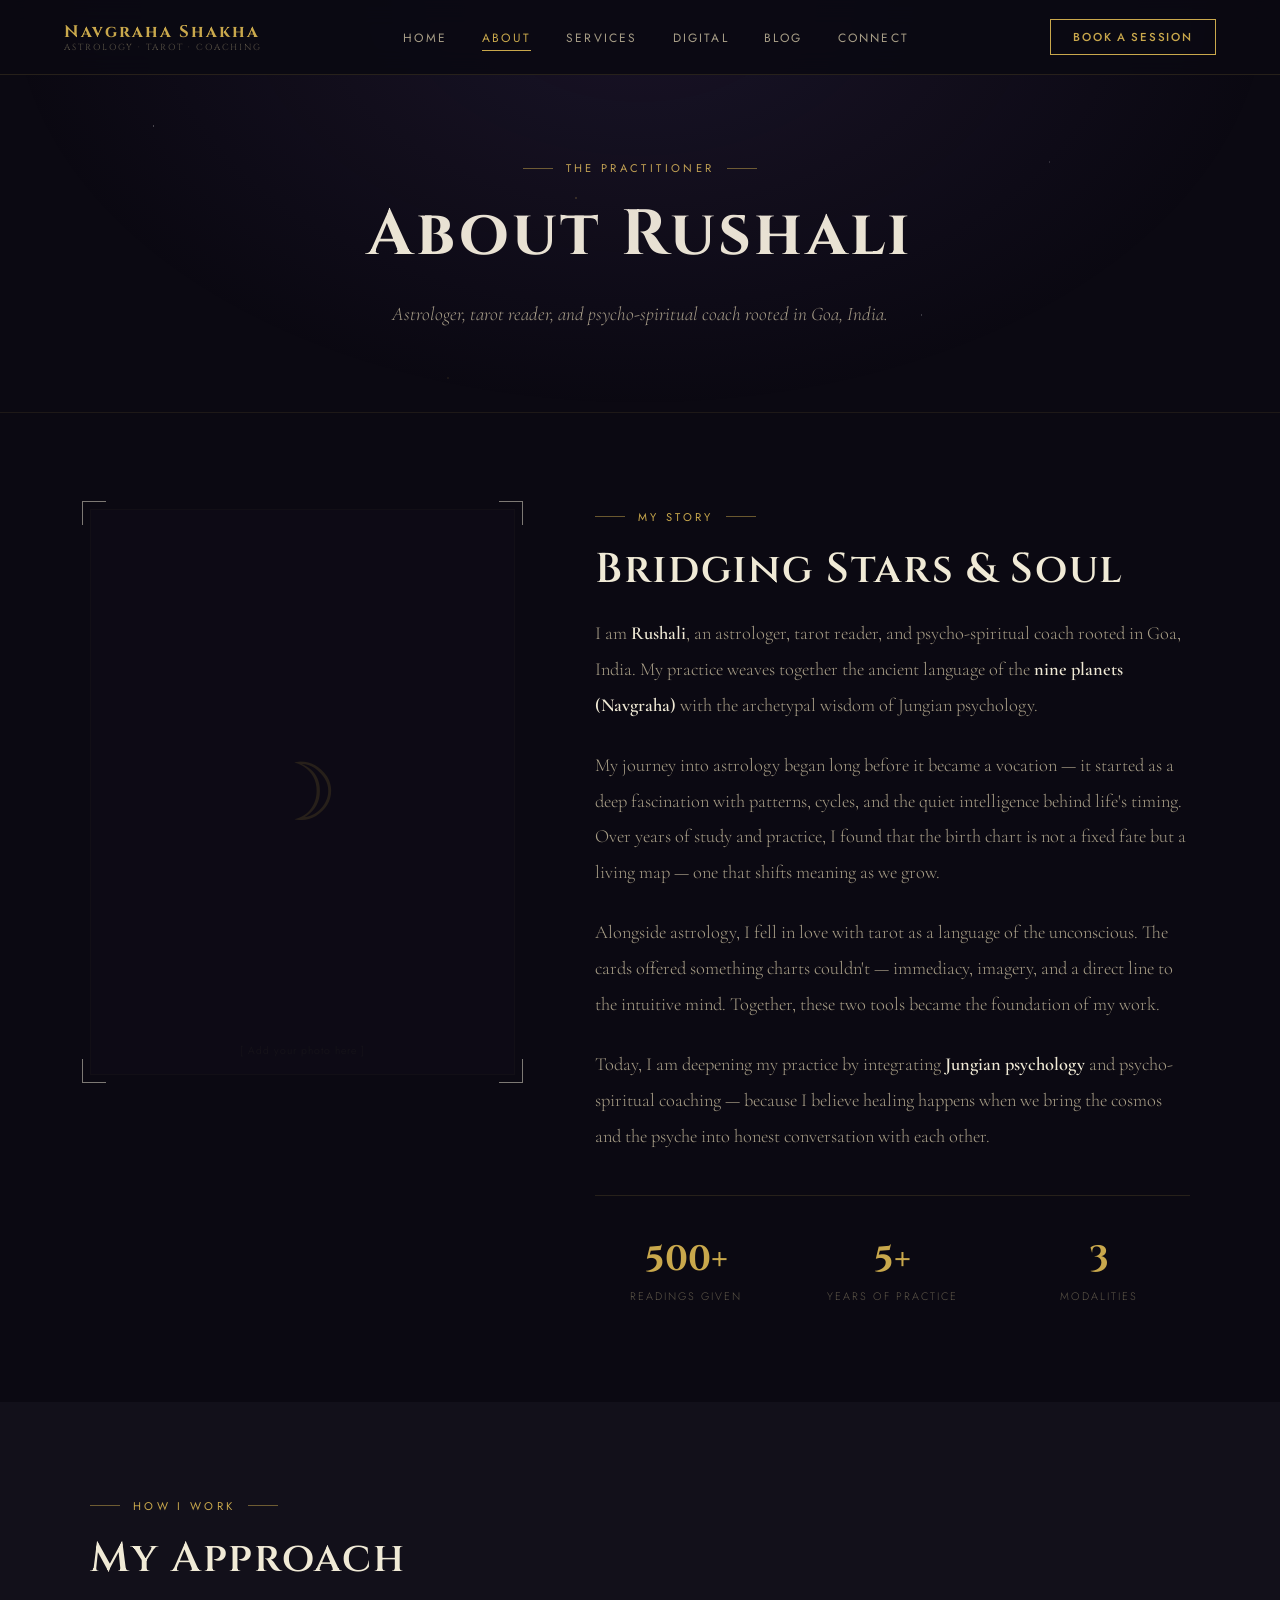
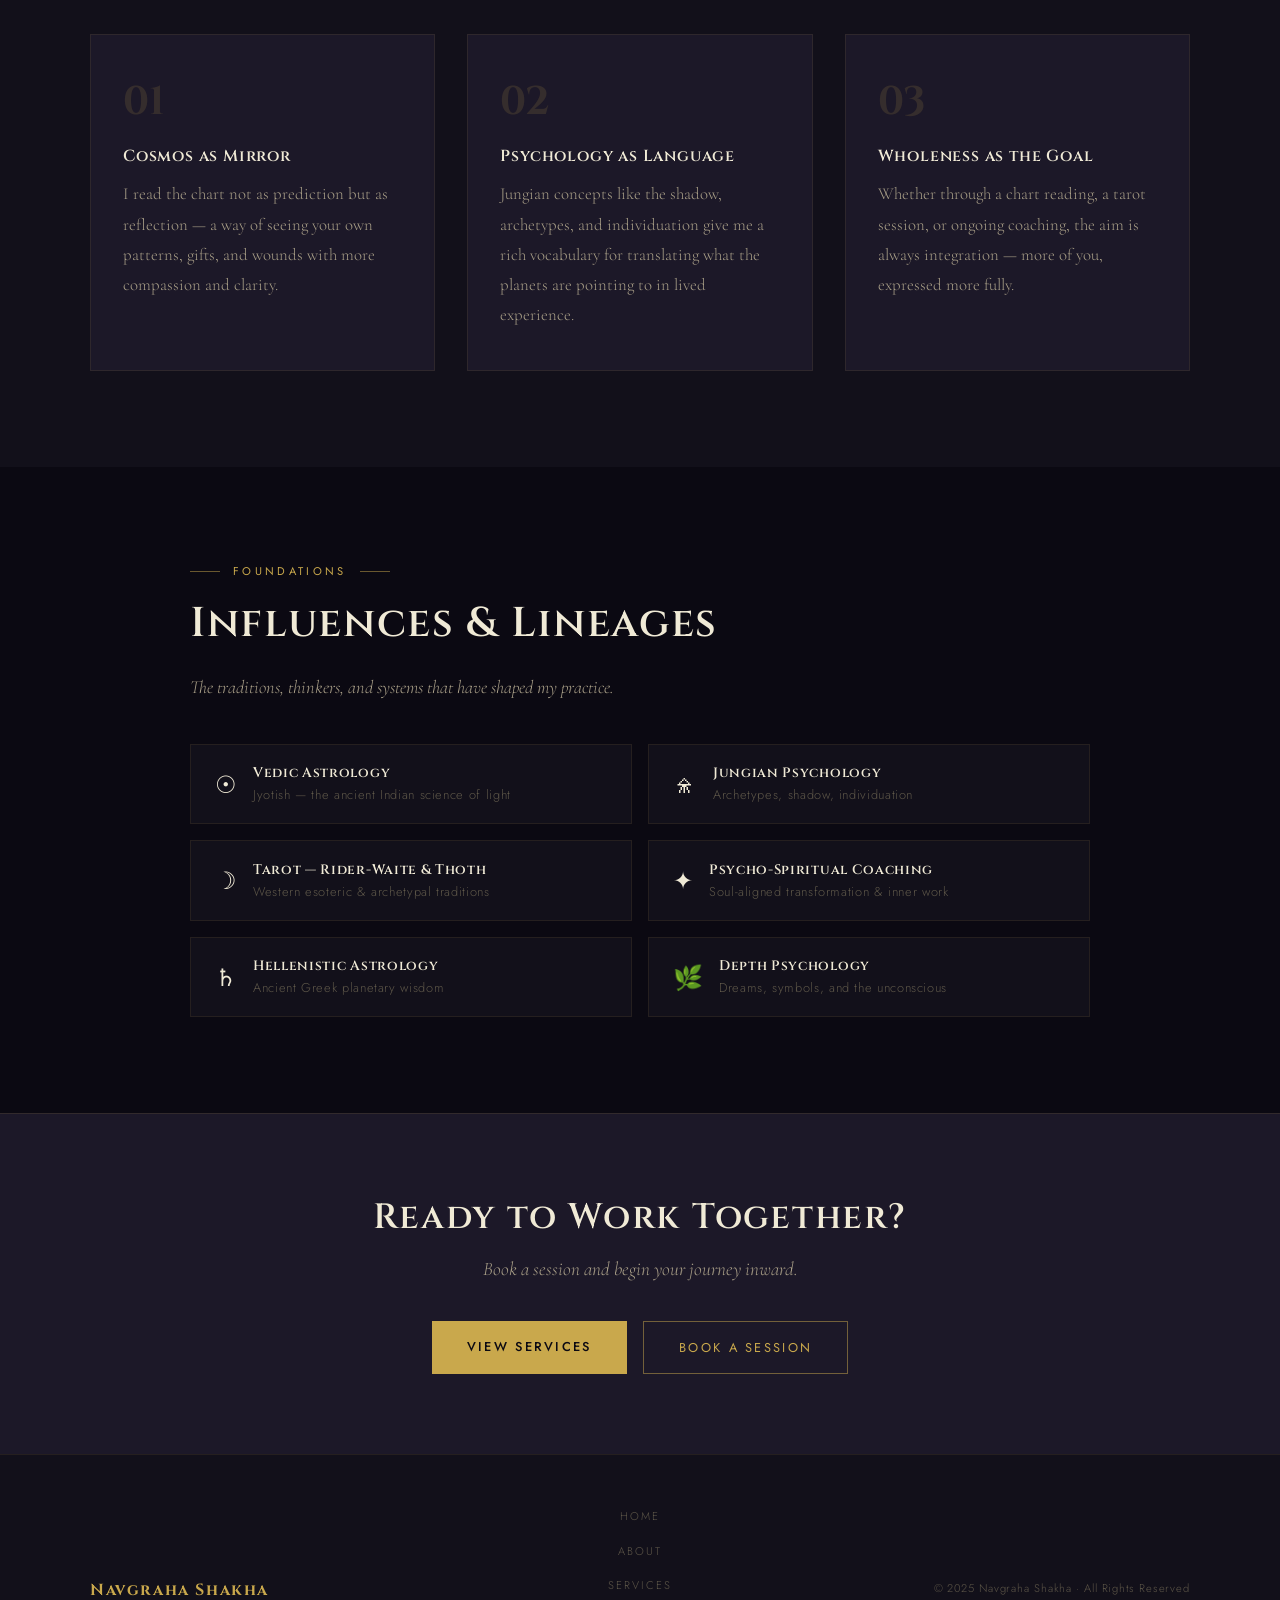
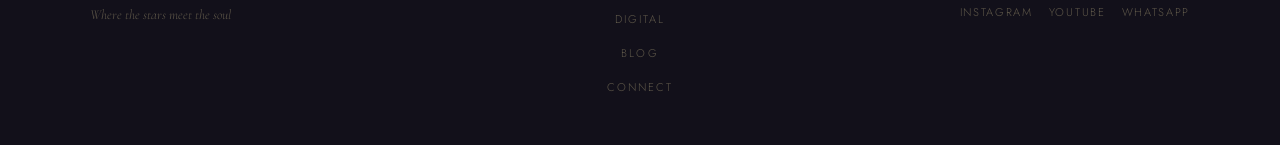
==== about.html @ 57480a90 "Add files via upload" ====
<!DOCTYPE html>
<html lang="en">
<head>
<meta charset="UTF-8">
<meta name="viewport" content="width=device-width, initial-scale=1.0">
<title>About Rushali — Navgraha Shakha</title>
<meta name="description" content="Meet Rushali, astrologer, tarot reader, and psycho-spiritual coach based in Goa, India.">
<link rel="stylesheet" href="style.css">
<style>
.about-grid {
  display: grid;
  grid-template-columns: 1fr 1.4fr;
  gap: 5rem;
  align-items: start;
  max-width: 1100px;
  margin: 0 auto;
}
.about-image-frame {
  position: relative;
  width: 100%;
  aspect-ratio: 3/4;
  background: var(--surface2);
  border: 1px solid rgba(201,168,76,0.2);
  display: flex;
  align-items: center;
  justify-content: center;
  font-size: 5rem;
  color: var(--gold);
  opacity: 0.15;
  overflow: hidden;
}
.about-image-corner {
  position: absolute;
  width: 24px; height: 24px;
  border-color: var(--gold);
  opacity: 0.5;
}
.about-image-corner.tl { top:-8px;left:-8px;border-top:1px solid;border-left:1px solid; }
.about-image-corner.tr { top:-8px;right:-8px;border-top:1px solid;border-right:1px solid; }
.about-image-corner.bl { bottom:-8px;left:-8px;border-bottom:1px solid;border-left:1px solid; }
.about-image-corner.br { bottom:-8px;right:-8px;border-bottom:1px solid;border-right:1px solid; }
.photo-note {
  position: absolute;
  bottom:1rem;left:0;right:0;text-align:center;
  font-size:0.65rem;color:var(--ink-faint);letter-spacing:0.1em;
  font-family:'Jost',sans-serif;
}
.about-text p {
  font-family: 'Cormorant Garamond', serif;
  font-size: 1.15rem;
  line-height: 1.95;
  color: var(--ink-dim);
  margin-bottom: 1.5rem;
}
.about-text p strong { color: var(--ink); font-weight: 600; }
.about-stats {
  display: grid;
  grid-template-columns: repeat(3, 1fr);
  gap: 1.5rem;
  margin-top: 2.5rem;
  padding-top: 2.5rem;
  border-top: 1px solid rgba(201,168,76,0.15);
}
.stat-item { text-align: center; }
.stat-num { font-family:'Cinzel',serif;font-size:2.2rem;font-weight:700;color:var(--gold);display:block; }
.stat-label { font-size:0.68rem;letter-spacing:0.18em;text-transform:uppercase;color:var(--ink-faint);margin-top:0.3rem; }

/* Approach section */
.approach-section { background: var(--surface); padding: 6rem 2rem; position:relative;z-index:1; }
.approach-grid {
  max-width: 1100px; margin: 0 auto;
  display: grid; grid-template-columns: repeat(3,1fr); gap: 2rem;
  margin-top: 3rem;
}
.approach-card {
  background: var(--surface2);
  border: 1px solid rgba(201,168,76,0.1);
  padding: 2.5rem 2rem;
  transition: border-color 0.3s;
}
.approach-card:hover { border-color: rgba(201,168,76,0.3); }
.approach-num {
  font-family:'Cinzel',serif;
  font-size:2.5rem;font-weight:700;
  color:rgba(201,168,76,0.15);
  margin-bottom:1rem;display:block;
}
.approach-card h3 {
  font-family:'Cinzel',serif;font-size:1rem;font-weight:600;
  letter-spacing:0.05em;color:var(--ink);margin-bottom:0.8rem;
}
.approach-card p {
  font-family:'Cormorant Garamond',serif;font-size:1.05rem;
  line-height:1.8;color:var(--ink-dim);
}

/* Influences */
.influences { padding: 6rem 2rem; position:relative;z-index:1; }
.influences-inner { max-width: 900px; margin: 0 auto; }
.influences-list {
  display: grid; grid-template-columns: 1fr 1fr; gap: 1rem; margin-top: 2.5rem;
}
.influence-item {
  display: flex; align-items: center; gap: 1rem;
  padding: 1.2rem 1.5rem;
  border: 1px solid rgba(201,168,76,0.1);
  background: var(--surface);
  transition: border-color 0.3s;
}
.influence-item:hover { border-color: rgba(201,168,76,0.3); }
.influence-item span:first-child { font-size: 1.5rem; }
.influence-item-text h4 { font-family:'Cinzel',serif;font-size:0.85rem;font-weight:600;letter-spacing:0.05em;color:var(--ink);margin-bottom:0.2rem; }
.influence-item-text p { font-size:0.8rem;color:var(--ink-faint);letter-spacing:0.05em; }

@media(max-width:900px){
  .about-grid{grid-template-columns:1fr;gap:3rem;}
  .approach-grid{grid-template-columns:1fr;}
  .influences-list{grid-template-columns:1fr;}
}
</style>
</head>
<body>
<script src="common.js"></script>
<script>document.write(getNav('About'));</script>

<div class="page-hero">
  <div class="page-eyebrow">The Practitioner</div>
  <h1 class="page-title">About Rushali</h1>
  <p class="page-subtitle">Astrologer, tarot reader, and psycho-spiritual coach rooted in Goa, India.</p>
</div>

<section style="background:var(--deep);padding:6rem 2rem;position:relative;z-index:1;">
  <div class="about-grid">
    <div style="position:relative;">
      <div class="about-image-frame">
        ☽
        <div class="photo-note">[ Add your photo here ]</div>
      </div>
      <div class="about-image-corner tl"></div>
      <div class="about-image-corner tr"></div>
      <div class="about-image-corner bl"></div>
      <div class="about-image-corner br"></div>
    </div>
    <div class="about-text fade-in">
      <div class="section-eyebrow">My Story</div>
      <h2 class="section-title">Bridging Stars &amp; Soul</h2>
      <p>
        I am <strong>Rushali</strong>, an astrologer, tarot reader, and psycho-spiritual coach rooted in Goa, India. My practice weaves together the ancient language of the <strong>nine planets (Navgraha)</strong> with the archetypal wisdom of Jungian psychology.
      </p>
      <p>
        My journey into astrology began long before it became a vocation — it started as a deep fascination with patterns, cycles, and the quiet intelligence behind life's timing. Over years of study and practice, I found that the birth chart is not a fixed fate but a living map — one that shifts meaning as we grow.
      </p>
      <p>
        Alongside astrology, I fell in love with tarot as a language of the unconscious. The cards offered something charts couldn't — immediacy, imagery, and a direct line to the intuitive mind. Together, these two tools became the foundation of my work.
      </p>
      <p>
        Today, I am deepening my practice by integrating <strong>Jungian psychology</strong> and psycho-spiritual coaching — because I believe healing happens when we bring the cosmos and the psyche into honest conversation with each other.
      </p>
      <div class="about-stats">
        <div class="stat-item">
          <span class="stat-num">500+</span>
          <span class="stat-label">Readings Given</span>
        </div>
        <div class="stat-item">
          <span class="stat-num">5+</span>
          <span class="stat-label">Years of Practice</span>
        </div>
        <div class="stat-item">
          <span class="stat-num">3</span>
          <span class="stat-label">Modalities</span>
        </div>
      </div>
    </div>
  </div>
</section>

<div class="approach-section">
  <div style="max-width:1100px;margin:0 auto;">
    <div class="section-eyebrow">How I Work</div>
    <h2 class="section-title">My Approach</h2>
  </div>
  <div class="approach-grid">
    <div class="approach-card fade-in">
      <span class="approach-num">01</span>
      <h3>Cosmos as Mirror</h3>
      <p>I read the chart not as prediction but as reflection — a way of seeing your own patterns, gifts, and wounds with more compassion and clarity.</p>
    </div>
    <div class="approach-card fade-in">
      <span class="approach-num">02</span>
      <h3>Psychology as Language</h3>
      <p>Jungian concepts like the shadow, archetypes, and individuation give me a rich vocabulary for translating what the planets are pointing to in lived experience.</p>
    </div>
    <div class="approach-card fade-in">
      <span class="approach-num">03</span>
      <h3>Wholeness as the Goal</h3>
      <p>Whether through a chart reading, a tarot session, or ongoing coaching, the aim is always integration — more of you, expressed more fully.</p>
    </div>
  </div>
</div>

<div class="influences">
  <div class="influences-inner">
    <div class="section-eyebrow">Foundations</div>
    <h2 class="section-title">Influences &amp; Lineages</h2>
    <p class="section-subtitle">The traditions, thinkers, and systems that have shaped my practice.</p>
    <div class="influences-list">
      <div class="influence-item fade-in">
        <span>☉</span>
        <div class="influence-item-text">
          <h4>Vedic Astrology</h4>
          <p>Jyotish — the ancient Indian science of light</p>
        </div>
      </div>
      <div class="influence-item fade-in">
        <span>🜎</span>
        <div class="influence-item-text">
          <h4>Jungian Psychology</h4>
          <p>Archetypes, shadow, individuation</p>
        </div>
      </div>
      <div class="influence-item fade-in">
        <span>☽</span>
        <div class="influence-item-text">
          <h4>Tarot — Rider-Waite &amp; Thoth</h4>
          <p>Western esoteric &amp; archetypal traditions</p>
        </div>
      </div>
      <div class="influence-item fade-in">
        <span>✦</span>
        <div class="influence-item-text">
          <h4>Psycho-Spiritual Coaching</h4>
          <p>Soul-aligned transformation &amp; inner work</p>
        </div>
      </div>
      <div class="influence-item fade-in">
        <span>♄</span>
        <div class="influence-item-text">
          <h4>Hellenistic Astrology</h4>
          <p>Ancient Greek planetary wisdom</p>
        </div>
      </div>
      <div class="influence-item fade-in">
        <span>🌿</span>
        <div class="influence-item-text">
          <h4>Depth Psychology</h4>
          <p>Dreams, symbols, and the unconscious</p>
        </div>
      </div>
    </div>
  </div>
</div>

<div style="background:var(--surface2);border-top:1px solid rgba(201,168,76,0.12);padding:5rem 2rem;text-align:center;position:relative;z-index:1;">
  <h2 style="font-family:'Cinzel',serif;font-size:clamp(1.4rem,3vw,2.2rem);font-weight:600;letter-spacing:0.05em;color:var(--ink);margin-bottom:1rem;">Ready to Work Together?</h2>
  <p style="font-family:'Cormorant Garamond',serif;font-size:1.2rem;font-style:italic;color:var(--ink-dim);margin-bottom:2.5rem;">Book a session and begin your journey inward.</p>
  <div style="display:flex;gap:1rem;justify-content:center;flex-wrap:wrap;">
    <a href="services.html" class="btn-primary">View Services</a>
    <a href="contact.html" class="btn-secondary">Book a Session</a>
  </div>
</div>

<script>document.write(getFooter());</script>
</body>
</html>
---- style.css ----
@import url('https://fonts.googleapis.com/css2?family=Cinzel:wght@400;600;700&family=Cormorant+Garamond:ital,wght@0,300;0,400;0,600;1,300;1,400&family=Jost:wght@300;400;500&display=swap');

:root {
  --gold: #C9A84C;
  --gold-light: #E8C97A;
  --gold-dim: #8A6B2E;
  --deep: #0B0912;
  --surface: #12101A;
  --surface2: #1C1828;
  --surface3: #251F35;
  --ink: #F0EAD6;
  --ink-dim: #A89E87;
  --ink-faint: #5E5749;
}

* { margin: 0; padding: 0; box-sizing: border-box; }
html { scroll-behavior: smooth; }

body {
  background: var(--deep);
  color: var(--ink);
  font-family: 'Jost', sans-serif;
  font-weight: 300;
  overflow-x: hidden;
  min-height: 100vh;
}

body::before {
  content: '';
  position: fixed;
  inset: 0;
  background-image:
    radial-gradient(1px 1px at 12% 14%, rgba(255,255,255,0.5) 0%, transparent 100%),
    radial-gradient(1.5px 1.5px at 45% 22%, rgba(201,168,76,0.4) 0%, transparent 100%),
    radial-gradient(1px 1px at 67% 5%, rgba(255,255,255,0.4) 0%, transparent 100%),
    radial-gradient(1px 1px at 82% 18%, rgba(255,255,255,0.3) 0%, transparent 100%),
    radial-gradient(1px 1px at 35% 42%, rgba(201,168,76,0.3) 0%, transparent 100%),
    radial-gradient(1px 1px at 72% 35%, rgba(255,255,255,0.4) 0%, transparent 100%),
    radial-gradient(1.5px 1.5px at 18% 61%, rgba(255,255,255,0.4) 0%, transparent 100%),
    radial-gradient(1px 1px at 54% 58%, rgba(201,168,76,0.3) 0%, transparent 100%),
    radial-gradient(1px 1px at 40% 82%, rgba(255,255,255,0.4) 0%, transparent 100%),
    radial-gradient(1px 1px at 91% 88%, rgba(255,255,255,0.4) 0%, transparent 100%);
  pointer-events: none;
  z-index: 0;
}

/* ── NAV ── */
nav {
  position: fixed;
  top: 0; left: 0; right: 0;
  z-index: 100;
  display: flex;
  align-items: center;
  justify-content: space-between;
  padding: 1.2rem 4rem;
  background: rgba(11,9,18,0.9);
  backdrop-filter: blur(12px);
  border-bottom: 1px solid rgba(201,168,76,0.15);
}
.nav-logo {
  font-family: 'Cinzel', serif;
  font-size: 1.05rem;
  font-weight: 700;
  letter-spacing: 0.12em;
  color: var(--gold);
  text-decoration: none;
  line-height: 1.2;
}
.nav-logo small {
  display: block;
  font-size: 0.55rem;
  font-weight: 400;
  letter-spacing: 0.22em;
  color: var(--ink-faint);
  text-transform: uppercase;
}
.nav-links {
  display: flex;
  gap: 2.2rem;
  list-style: none;
}
.nav-links a {
  font-size: 0.75rem;
  font-weight: 400;
  letter-spacing: 0.18em;
  text-transform: uppercase;
  color: var(--ink-dim);
  text-decoration: none;
  transition: color 0.3s;
  position: relative;
}
.nav-links a::after {
  content: '';
  position: absolute;
  bottom: -4px; left: 0; right: 0;
  height: 1px;
  background: var(--gold);
  transform: scaleX(0);
  transition: transform 0.3s;
}
.nav-links a:hover, .nav-links a.active { color: var(--gold); }
.nav-links a:hover::after, .nav-links a.active::after { transform: scaleX(1); }
.nav-cta {
  font-size: 0.72rem;
  font-weight: 500;
  letter-spacing: 0.15em;
  text-transform: uppercase;
  padding: 0.55rem 1.4rem;
  border: 1px solid var(--gold);
  color: var(--gold);
  text-decoration: none;
  transition: all 0.3s;
}
.nav-cta:hover { background: var(--gold); color: var(--deep); }

.hamburger { display: none; flex-direction: column; gap: 5px; cursor: pointer; background: none; border: none; padding: 4px; }
.hamburger span { width: 24px; height: 1px; background: var(--gold); display: block; }

/* Mobile nav */
.mobile-menu {
  display: none;
  position: fixed;
  top: 65px; left: 0; right: 0;
  background: rgba(11,9,18,0.97);
  border-bottom: 1px solid rgba(201,168,76,0.15);
  padding: 2rem;
  flex-direction: column;
  gap: 1.5rem;
  z-index: 99;
}
.mobile-menu.open { display: flex; }
.mobile-menu a {
  font-size: 0.8rem;
  letter-spacing: 0.2em;
  text-transform: uppercase;
  color: var(--ink-dim);
  text-decoration: none;
  transition: color 0.3s;
}
.mobile-menu a:hover { color: var(--gold); }

/* ── PAGE HERO (inner pages) ── */
.page-hero {
  position: relative;
  padding: 10rem 2rem 5rem;
  text-align: center;
  z-index: 1;
  border-bottom: 1px solid rgba(201,168,76,0.1);
}
.page-hero::before {
  content: '';
  position: absolute;
  inset: 0;
  background: radial-gradient(ellipse at center top, rgba(107,79,160,0.15) 0%, transparent 70%);
  pointer-events: none;
}
.page-eyebrow {
  font-size: 0.7rem;
  font-weight: 400;
  letter-spacing: 0.3em;
  text-transform: uppercase;
  color: var(--gold);
  margin-bottom: 1rem;
  display: flex;
  align-items: center;
  justify-content: center;
  gap: 0.8rem;
}
.page-eyebrow::before, .page-eyebrow::after {
  content: '';
  width: 30px; height: 1px;
  background: var(--gold);
  opacity: 0.5;
}
.page-title {
  font-family: 'Cinzel', serif;
  font-size: clamp(2rem, 5vw, 4rem);
  font-weight: 700;
  letter-spacing: 0.05em;
  color: var(--ink);
  margin-bottom: 1.2rem;
}
.page-subtitle {
  font-family: 'Cormorant Garamond', serif;
  font-size: 1.2rem;
  font-style: italic;
  color: var(--ink-dim);
  max-width: 560px;
  margin: 0 auto;
  line-height: 1.8;
}

/* ── SECTION BASE ── */
section { position: relative; z-index: 1; padding: 6rem 2rem; }
.section-inner { max-width: 1100px; margin: 0 auto; }
.section-eyebrow {
  font-size: 0.7rem;
  font-weight: 400;
  letter-spacing: 0.3em;
  text-transform: uppercase;
  color: var(--gold);
  margin-bottom: 1rem;
  display: flex;
  align-items: center;
  gap: 0.8rem;
}
.section-eyebrow::before, .section-eyebrow::after {
  content: '';
  width: 30px; height: 1px;
  background: var(--gold);
  opacity: 0.5;
}
.section-title {
  font-family: 'Cinzel', serif;
  font-size: clamp(1.6rem, 3.5vw, 2.6rem);
  font-weight: 600;
  letter-spacing: 0.04em;
  color: var(--ink);
  margin-bottom: 1.2rem;
}
.section-subtitle {
  font-family: 'Cormorant Garamond', serif;
  font-size: 1.15rem;
  font-style: italic;
  color: var(--ink-dim);
  line-height: 1.8;
  max-width: 600px;
}

/* ── BUTTONS ── */
.btn-primary {
  display: inline-block;
  font-family: 'Jost', sans-serif;
  font-size: 0.8rem;
  font-weight: 500;
  letter-spacing: 0.18em;
  text-transform: uppercase;
  padding: 1rem 2.2rem;
  background: var(--gold);
  color: var(--deep);
  text-decoration: none;
  transition: all 0.3s;
}
.btn-primary:hover { background: var(--gold-light); transform: translateY(-2px); }
.btn-secondary {
  display: inline-block;
  font-family: 'Jost', sans-serif;
  font-size: 0.8rem;
  font-weight: 400;
  letter-spacing: 0.18em;
  text-transform: uppercase;
  padding: 1rem 2.2rem;
  border: 1px solid rgba(201,168,76,0.5);
  color: var(--gold);
  text-decoration: none;
  transition: all 0.3s;
}
.btn-secondary:hover { border-color: var(--gold); background: rgba(201,168,76,0.08); }

/* ── GOLD SEPARATOR ── */
.gold-sep {
  display: flex;
  align-items: center;
  gap: 1rem;
  margin: 3rem 0;
  justify-content: center;
}
.gold-sep::before, .gold-sep::after {
  content: '';
  flex: 1;
  max-width: 200px;
  height: 1px;
  background: linear-gradient(90deg, transparent, rgba(201,168,76,0.4));
}
.gold-sep::after { background: linear-gradient(90deg, rgba(201,168,76,0.4), transparent); }
.gold-sep span { color: var(--gold); font-size: 0.75rem; letter-spacing: 0.4rem; }

/* ── FOOTER ── */
footer {
  background: var(--surface);
  border-top: 1px solid rgba(201,168,76,0.1);
  padding: 3rem 4rem;
  position: relative;
  z-index: 1;
}
.footer-inner {
  max-width: 1100px;
  margin: 0 auto;
  display: grid;
  grid-template-columns: 1fr auto 1fr;
  align-items: center;
  gap: 2rem;
}
.footer-logo-wrap { }
.footer-logo {
  font-family: 'Cinzel', serif;
  font-size: 1rem;
  font-weight: 700;
  letter-spacing: 0.1em;
  color: var(--gold);
  text-decoration: none;
}
.footer-tagline {
  font-family: 'Cormorant Garamond', serif;
  font-size: 0.85rem;
  font-style: italic;
  color: var(--ink-faint);
  margin-top: 0.3rem;
}
.footer-links {
  display: flex;
  flex-direction: column;
  gap: 0.7rem;
  list-style: none;
  align-items: center;
}
.footer-links a {
  font-size: 0.7rem;
  letter-spacing: 0.18em;
  text-transform: uppercase;
  color: var(--ink-faint);
  text-decoration: none;
  transition: color 0.3s;
}
.footer-links a:hover { color: var(--gold); }
.footer-right { text-align: right; }
.footer-copy {
  font-size: 0.7rem;
  letter-spacing: 0.08em;
  color: var(--ink-faint);
  margin-bottom: 0.5rem;
}
.footer-social {
  display: flex;
  gap: 1rem;
  justify-content: flex-end;
}
.footer-social a {
  font-size: 0.7rem;
  letter-spacing: 0.15em;
  text-transform: uppercase;
  color: var(--ink-faint);
  text-decoration: none;
  transition: color 0.3s;
}
.footer-social a:hover { color: var(--gold); }

/* ── FORM ELEMENTS ── */
.form-group { display: flex; flex-direction: column; gap: 0.5rem; }
.form-label {
  font-size: 0.68rem;
  font-weight: 400;
  letter-spacing: 0.22em;
  text-transform: uppercase;
  color: var(--gold-dim);
}
.form-input, .form-textarea, .form-select {
  background: var(--surface);
  border: 1px solid rgba(201,168,76,0.15);
  color: var(--ink);
  padding: 0.85rem 1.2rem;
  font-family: 'Jost', sans-serif;
  font-size: 0.9rem;
  font-weight: 300;
  outline: none;
  transition: border-color 0.3s;
  width: 100%;
  appearance: none;
}
.form-input:focus, .form-textarea:focus, .form-select:focus { border-color: rgba(201,168,76,0.5); }
.form-input::placeholder, .form-textarea::placeholder { color: var(--ink-faint); }
.form-textarea { resize: vertical; min-height: 130px; }
.form-select { cursor: pointer; }
.form-select option { background: var(--surface2); }
.form-submit {
  background: var(--gold);
  color: var(--deep);
  border: none;
  padding: 1rem 2.5rem;
  font-family: 'Jost', sans-serif;
  font-size: 0.8rem;
  font-weight: 500;
  letter-spacing: 0.2em;
  text-transform: uppercase;
  cursor: pointer;
  transition: all 0.3s;
}
.form-submit:hover { background: var(--gold-light); transform: translateY(-2px); }

/* ── CARDS ── */
.card {
  background: var(--surface);
  border: 1px solid rgba(201,168,76,0.1);
  transition: border-color 0.3s;
}
.card:hover { border-color: rgba(201,168,76,0.3); }

/* ── RESPONSIVE ── */
@media (max-width: 900px) {
  nav { padding: 1.2rem 1.5rem; }
  .nav-links, .nav-cta { display: none; }
  .hamburger { display: flex; }
  footer { padding: 3rem 1.5rem; }
  .footer-inner { grid-template-columns: 1fr; text-align: center; }
  .footer-right { text-align: center; }
  .footer-social { justify-content: center; }
}
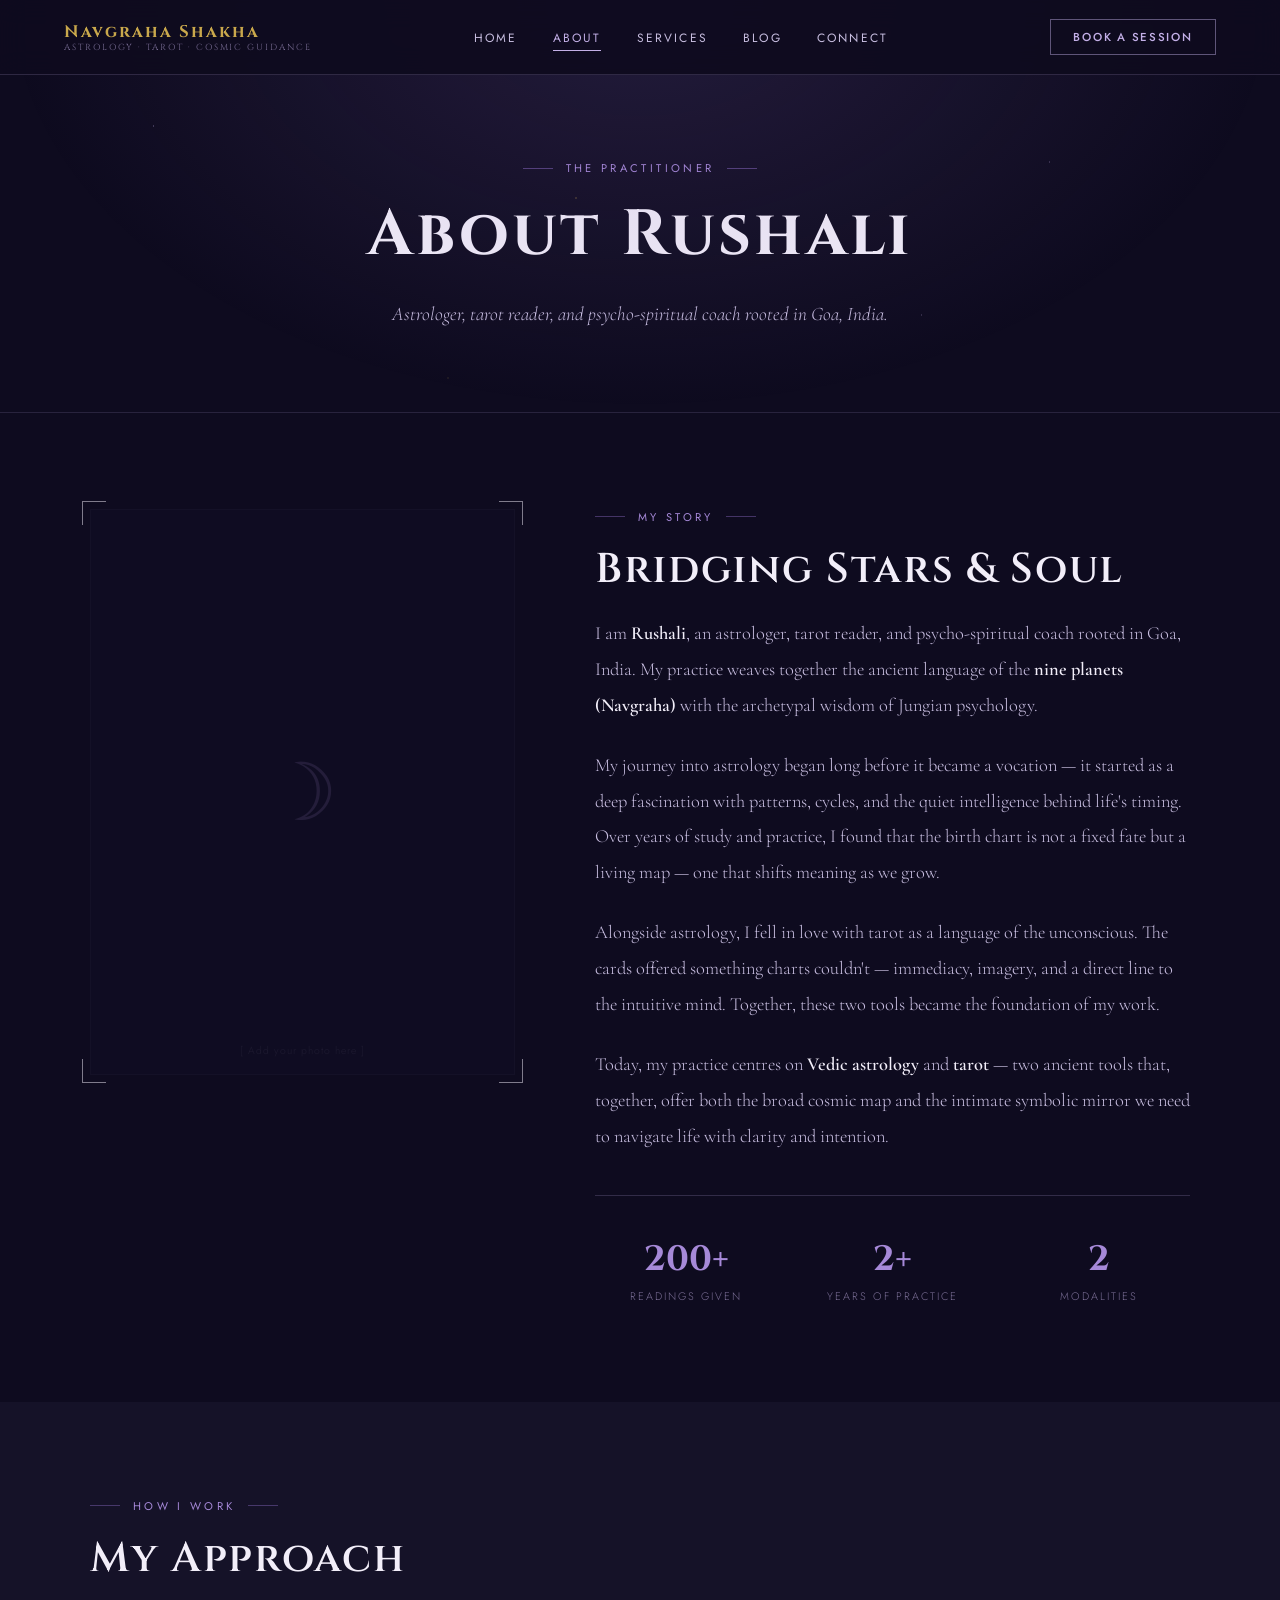
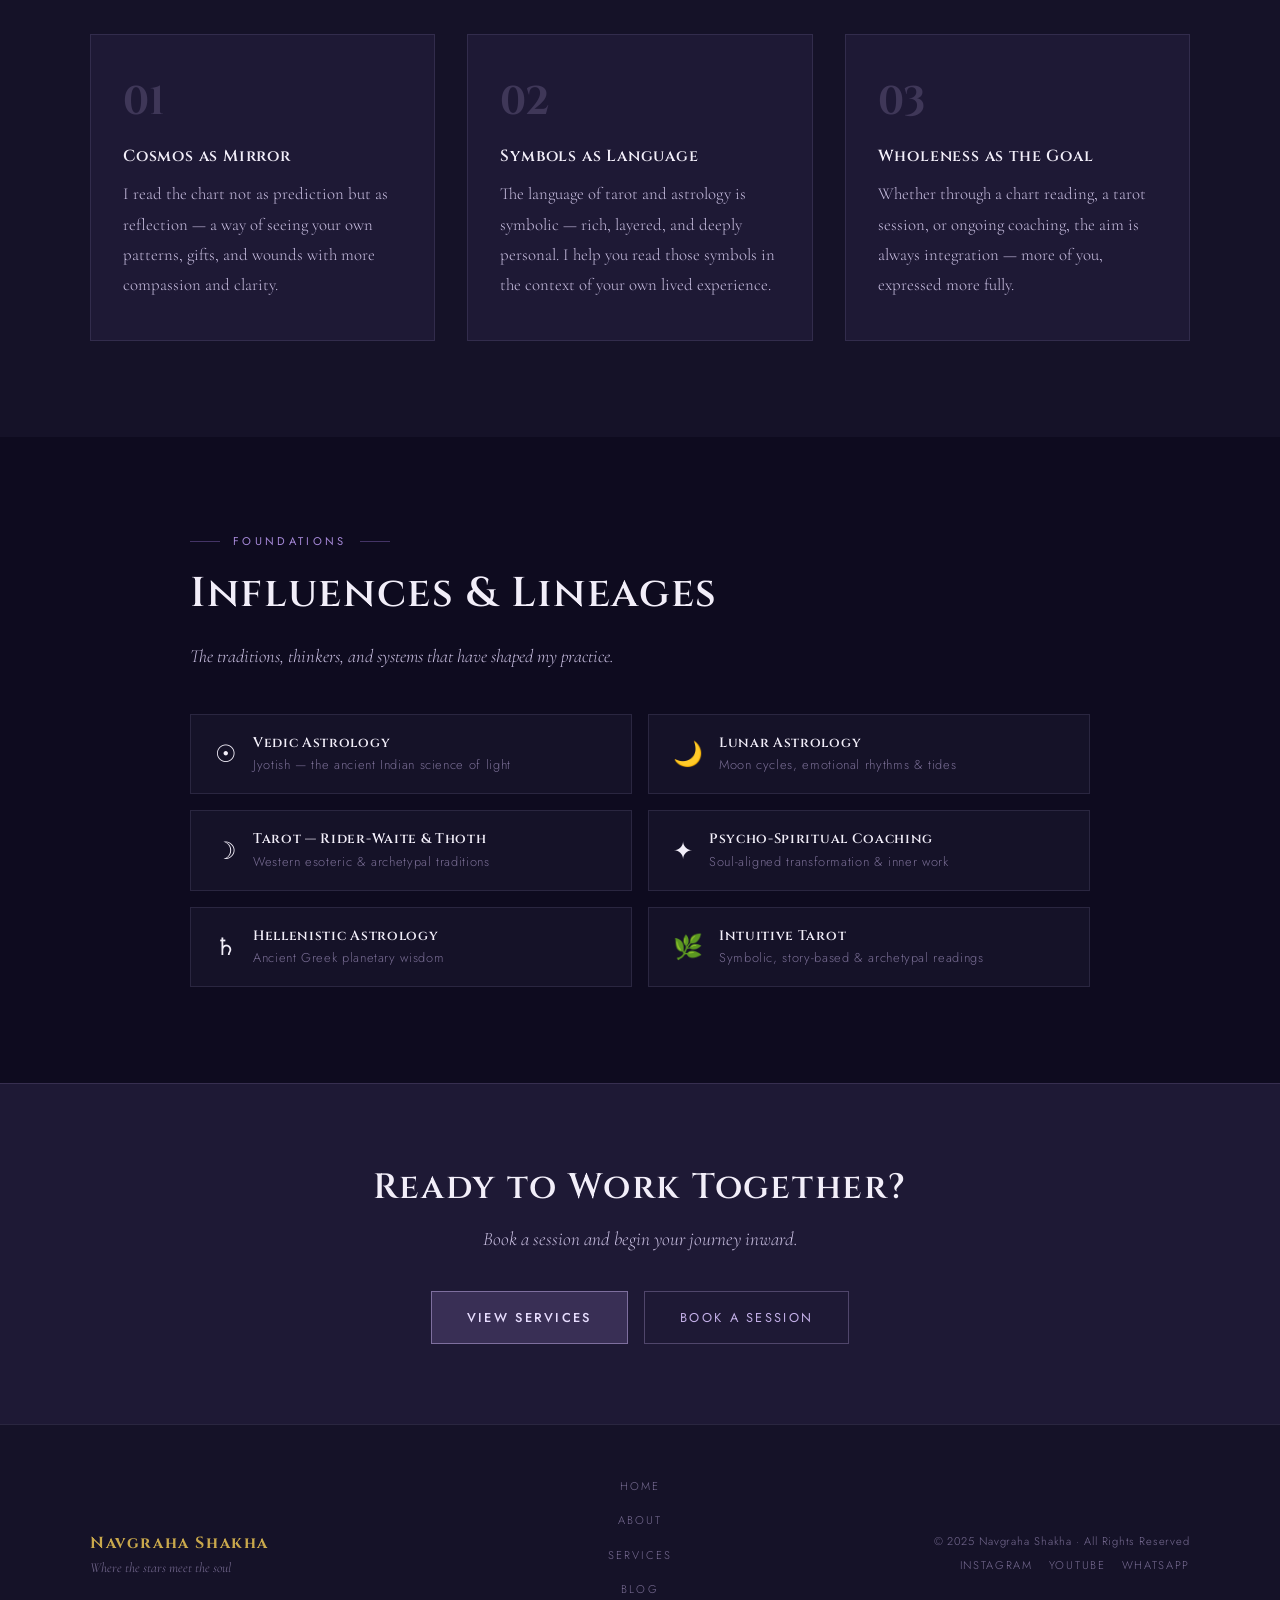
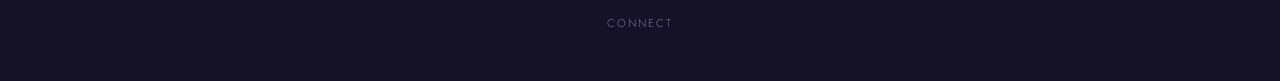
==== commit f6060bc5: "Add files via upload" ====
--- a/about.html
+++ b/about.html
@@ -20,19 +20,19 @@
   width: 100%;
   aspect-ratio: 3/4;
   background: var(--surface2);
-  border: 1px solid rgba(201,168,76,0.2);
+  border: 1px solid rgba(196,176,232,0.2);
   display: flex;
   align-items: center;
   justify-content: center;
   font-size: 5rem;
-  color: var(--gold);
+  color: var(--lavender-mid);
   opacity: 0.15;
   overflow: hidden;
 }
 .about-image-corner {
   position: absolute;
   width: 24px; height: 24px;
-  border-color: var(--gold);
+  border-color: var(--lavender-mid);
   opacity: 0.5;
 }
 .about-image-corner.tl { top:-8px;left:-8px;border-top:1px solid;border-left:1px solid; }
@@ -59,10 +59,10 @@
   gap: 1.5rem;
   margin-top: 2.5rem;
   padding-top: 2.5rem;
-  border-top: 1px solid rgba(201,168,76,0.15);
+  border-top: 1px solid rgba(196,176,232,0.2);
 }
 .stat-item { text-align: center; }
-.stat-num { font-family:'Cinzel',serif;font-size:2.2rem;font-weight:700;color:var(--gold);display:block; }
+.stat-num { font-family:'Cinzel',serif;font-size:2.2rem;font-weight:700;color:var(--lavender-mid);display:block; }
 .stat-label { font-size:0.68rem;letter-spacing:0.18em;text-transform:uppercase;color:var(--ink-faint);margin-top:0.3rem; }
 
 /* Approach section */
@@ -74,15 +74,15 @@
 }
 .approach-card {
   background: var(--surface2);
-  border: 1px solid rgba(201,168,76,0.1);
+  border: 1px solid rgba(196,176,232,0.12);
   padding: 2.5rem 2rem;
   transition: border-color 0.3s;
 }
-.approach-card:hover { border-color: rgba(201,168,76,0.3); }
+.approach-card:hover { border-color: rgba(196,176,232,0.35); }
 .approach-num {
   font-family:'Cinzel',serif;
   font-size:2.5rem;font-weight:700;
-  color:rgba(201,168,76,0.15);
+  color:rgba(196,176,232,0.2);
   margin-bottom:1rem;display:block;
 }
 .approach-card h3 {
@@ -103,11 +103,11 @@
 .influence-item {
   display: flex; align-items: center; gap: 1rem;
   padding: 1.2rem 1.5rem;
-  border: 1px solid rgba(201,168,76,0.1);
+  border: 1px solid rgba(196,176,232,0.12);
   background: var(--surface);
   transition: border-color 0.3s;
 }
-.influence-item:hover { border-color: rgba(201,168,76,0.3); }
+.influence-item:hover { border-color: rgba(196,176,232,0.35); }
 .influence-item span:first-child { font-size: 1.5rem; }
 .influence-item-text h4 { font-family:'Cinzel',serif;font-size:0.85rem;font-weight:600;letter-spacing:0.05em;color:var(--ink);margin-bottom:0.2rem; }
 .influence-item-text p { font-size:0.8rem;color:var(--ink-faint);letter-spacing:0.05em; }
@@ -154,19 +154,19 @@
         Alongside astrology, I fell in love with tarot as a language of the unconscious. The cards offered something charts couldn't — immediacy, imagery, and a direct line to the intuitive mind. Together, these two tools became the foundation of my work.
       </p>
       <p>
-        Today, I am deepening my practice by integrating <strong>Jungian psychology</strong> and psycho-spiritual coaching — because I believe healing happens when we bring the cosmos and the psyche into honest conversation with each other.
+        Today, my practice centres on <strong>Vedic astrology</strong> and <strong>tarot</strong> — two ancient tools that, together, offer both the broad cosmic map and the intimate symbolic mirror we need to navigate life with clarity and intention.
       </p>
       <div class="about-stats">
         <div class="stat-item">
-          <span class="stat-num">500+</span>
+          <span class="stat-num">200+</span>
           <span class="stat-label">Readings Given</span>
         </div>
         <div class="stat-item">
-          <span class="stat-num">5+</span>
+          <span class="stat-num">2+</span>
           <span class="stat-label">Years of Practice</span>
         </div>
         <div class="stat-item">
-          <span class="stat-num">3</span>
+          <span class="stat-num">2</span>
           <span class="stat-label">Modalities</span>
         </div>
       </div>
@@ -187,8 +187,8 @@
     </div>
     <div class="approach-card fade-in">
       <span class="approach-num">02</span>
-      <h3>Psychology as Language</h3>
-      <p>Jungian concepts like the shadow, archetypes, and individuation give me a rich vocabulary for translating what the planets are pointing to in lived experience.</p>
+      <h3>Symbols as Language</h3>
+      <p>The language of tarot and astrology is symbolic — rich, layered, and deeply personal. I help you read those symbols in the context of your own lived experience.</p>
     </div>
     <div class="approach-card fade-in">
       <span class="approach-num">03</span>
@@ -212,10 +212,10 @@
         </div>
       </div>
       <div class="influence-item fade-in">
-        <span>🜎</span>
-        <div class="influence-item-text">
-          <h4>Jungian Psychology</h4>
-          <p>Archetypes, shadow, individuation</p>
+        <span>🌙</span>
+        <div class="influence-item-text">
+          <h4>Lunar Astrology</h4>
+          <p>Moon cycles, emotional rhythms &amp; tides</p>
         </div>
       </div>
       <div class="influence-item fade-in">
@@ -242,15 +242,15 @@
       <div class="influence-item fade-in">
         <span>🌿</span>
         <div class="influence-item-text">
-          <h4>Depth Psychology</h4>
-          <p>Dreams, symbols, and the unconscious</p>
-        </div>
-      </div>
-    </div>
-  </div>
-</div>
-
-<div style="background:var(--surface2);border-top:1px solid rgba(201,168,76,0.12);padding:5rem 2rem;text-align:center;position:relative;z-index:1;">
+          <h4>Intuitive Tarot</h4>
+          <p>Symbolic, story-based &amp; archetypal readings</p>
+        </div>
+      </div>
+    </div>
+  </div>
+</div>
+
+<div style="background:var(--surface2);border-top:1px solid rgba(196,176,232,0.15);padding:5rem 2rem;text-align:center;position:relative;z-index:1;">
   <h2 style="font-family:'Cinzel',serif;font-size:clamp(1.4rem,3vw,2.2rem);font-weight:600;letter-spacing:0.05em;color:var(--ink);margin-bottom:1rem;">Ready to Work Together?</h2>
   <p style="font-family:'Cormorant Garamond',serif;font-size:1.2rem;font-style:italic;color:var(--ink-dim);margin-bottom:2.5rem;">Book a session and begin your journey inward.</p>
   <div style="display:flex;gap:1rem;justify-content:center;flex-wrap:wrap;">
--- a/style.css
+++ b/style.css
@@ -3,14 +3,19 @@
 :root {
   --gold: #C9A84C;
   --gold-light: #E8C97A;
-  --gold-dim: #8A6B2E;
-  --deep: #0B0912;
-  --surface: #12101A;
-  --surface2: #1C1828;
-  --surface3: #251F35;
-  --ink: #F0EAD6;
-  --ink-dim: #A89E87;
-  --ink-faint: #5E5749;
+  --gold-dim: #9A7A35;
+  --deep: #0E0B1F;
+  --surface: #151228;
+  --surface2: #1E1935;
+  --surface3: #282042;
+  --lavender: #C4B0E8;
+  --lavender-mid: #A689D8;
+  --lavender-soft: #E8DEFF;
+  --lavender-dim: #7A5EAD;
+  --lavender-faint: #3D2F6B;
+  --ink: #F2EEF9;
+  --ink-dim: #C8BEE0;
+  --ink-faint: #7A6E95;
 }
 
 * { margin: 0; padding: 0; box-sizing: border-box; }
@@ -30,16 +35,18 @@
   position: fixed;
   inset: 0;
   background-image:
-    radial-gradient(1px 1px at 12% 14%, rgba(255,255,255,0.5) 0%, transparent 100%),
+    radial-gradient(1px 1px at 12% 14%, rgba(196,176,232,0.55) 0%, transparent 100%),
     radial-gradient(1.5px 1.5px at 45% 22%, rgba(201,168,76,0.4) 0%, transparent 100%),
-    radial-gradient(1px 1px at 67% 5%, rgba(255,255,255,0.4) 0%, transparent 100%),
-    radial-gradient(1px 1px at 82% 18%, rgba(255,255,255,0.3) 0%, transparent 100%),
+    radial-gradient(1px 1px at 67% 5%, rgba(232,222,255,0.4) 0%, transparent 100%),
+    radial-gradient(1px 1px at 82% 18%, rgba(196,176,232,0.45) 0%, transparent 100%),
     radial-gradient(1px 1px at 35% 42%, rgba(201,168,76,0.3) 0%, transparent 100%),
-    radial-gradient(1px 1px at 72% 35%, rgba(255,255,255,0.4) 0%, transparent 100%),
-    radial-gradient(1.5px 1.5px at 18% 61%, rgba(255,255,255,0.4) 0%, transparent 100%),
-    radial-gradient(1px 1px at 54% 58%, rgba(201,168,76,0.3) 0%, transparent 100%),
-    radial-gradient(1px 1px at 40% 82%, rgba(255,255,255,0.4) 0%, transparent 100%),
-    radial-gradient(1px 1px at 91% 88%, rgba(255,255,255,0.4) 0%, transparent 100%);
+    radial-gradient(1px 1px at 72% 35%, rgba(196,176,232,0.4) 0%, transparent 100%),
+    radial-gradient(1.5px 1.5px at 18% 61%, rgba(232,222,255,0.35) 0%, transparent 100%),
+    radial-gradient(1px 1px at 54% 58%, rgba(201,168,76,0.25) 0%, transparent 100%),
+    radial-gradient(1px 1px at 40% 82%, rgba(196,176,232,0.45) 0%, transparent 100%),
+    radial-gradient(1px 1px at 91% 88%, rgba(232,222,255,0.3) 0%, transparent 100%),
+    radial-gradient(1px 1px at 25% 90%, rgba(201,168,76,0.3) 0%, transparent 100%),
+    radial-gradient(1px 1px at 78% 72%, rgba(196,176,232,0.4) 0%, transparent 100%);
   pointer-events: none;
   z-index: 0;
 }
@@ -53,9 +60,9 @@
   align-items: center;
   justify-content: space-between;
   padding: 1.2rem 4rem;
-  background: rgba(11,9,18,0.9);
-  backdrop-filter: blur(12px);
-  border-bottom: 1px solid rgba(201,168,76,0.15);
+  background: rgba(14,11,31,0.93);
+  backdrop-filter: blur(14px);
+  border-bottom: 1px solid rgba(196,176,232,0.18);
 }
 .nav-logo {
   font-family: 'Cinzel', serif;
@@ -74,11 +81,7 @@
   color: var(--ink-faint);
   text-transform: uppercase;
 }
-.nav-links {
-  display: flex;
-  gap: 2.2rem;
-  list-style: none;
-}
+.nav-links { display: flex; gap: 2.2rem; list-style: none; }
 .nav-links a {
   font-size: 0.75rem;
   font-weight: 400;
@@ -94,11 +97,11 @@
   position: absolute;
   bottom: -4px; left: 0; right: 0;
   height: 1px;
-  background: var(--gold);
+  background: var(--lavender);
   transform: scaleX(0);
   transition: transform 0.3s;
 }
-.nav-links a:hover, .nav-links a.active { color: var(--gold); }
+.nav-links a:hover, .nav-links a.active { color: var(--lavender); }
 .nav-links a:hover::after, .nav-links a.active::after { transform: scaleX(1); }
 .nav-cta {
   font-size: 0.72rem;
@@ -106,23 +109,22 @@
   letter-spacing: 0.15em;
   text-transform: uppercase;
   padding: 0.55rem 1.4rem;
-  border: 1px solid var(--gold);
-  color: var(--gold);
+  border: 1px solid rgba(196,176,232,0.45);
+  color: var(--lavender);
   text-decoration: none;
   transition: all 0.3s;
 }
-.nav-cta:hover { background: var(--gold); color: var(--deep); }
+.nav-cta:hover { background: rgba(196,176,232,0.15); border-color: var(--lavender); }
 
 .hamburger { display: none; flex-direction: column; gap: 5px; cursor: pointer; background: none; border: none; padding: 4px; }
-.hamburger span { width: 24px; height: 1px; background: var(--gold); display: block; }
-
-/* Mobile nav */
+.hamburger span { width: 24px; height: 1px; background: var(--lavender); display: block; }
+
 .mobile-menu {
   display: none;
   position: fixed;
   top: 65px; left: 0; right: 0;
-  background: rgba(11,9,18,0.97);
-  border-bottom: 1px solid rgba(201,168,76,0.15);
+  background: rgba(14,11,31,0.97);
+  border-bottom: 1px solid rgba(196,176,232,0.18);
   padding: 2rem;
   flex-direction: column;
   gap: 1.5rem;
@@ -130,270 +132,165 @@
 }
 .mobile-menu.open { display: flex; }
 .mobile-menu a {
-  font-size: 0.8rem;
-  letter-spacing: 0.2em;
-  text-transform: uppercase;
-  color: var(--ink-dim);
-  text-decoration: none;
-  transition: color 0.3s;
-}
-.mobile-menu a:hover { color: var(--gold); }
-
-/* ── PAGE HERO (inner pages) ── */
+  font-size: 0.8rem; letter-spacing: 0.2em; text-transform: uppercase;
+  color: var(--ink-dim); text-decoration: none; transition: color 0.3s;
+}
+.mobile-menu a:hover { color: var(--lavender); }
+
+/* ── PAGE HERO ── */
 .page-hero {
   position: relative;
   padding: 10rem 2rem 5rem;
   text-align: center;
   z-index: 1;
-  border-bottom: 1px solid rgba(201,168,76,0.1);
+  border-bottom: 1px solid rgba(196,176,232,0.15);
 }
 .page-hero::before {
   content: '';
-  position: absolute;
-  inset: 0;
-  background: radial-gradient(ellipse at center top, rgba(107,79,160,0.15) 0%, transparent 70%);
+  position: absolute; inset: 0;
+  background: radial-gradient(ellipse at center top, rgba(122,94,173,0.2) 0%, transparent 70%);
   pointer-events: none;
 }
 .page-eyebrow {
-  font-size: 0.7rem;
-  font-weight: 400;
-  letter-spacing: 0.3em;
-  text-transform: uppercase;
-  color: var(--gold);
-  margin-bottom: 1rem;
-  display: flex;
-  align-items: center;
-  justify-content: center;
-  gap: 0.8rem;
+  font-size: 0.7rem; font-weight: 400; letter-spacing: 0.3em;
+  text-transform: uppercase; color: var(--lavender-mid);
+  margin-bottom: 1rem; display: flex; align-items: center;
+  justify-content: center; gap: 0.8rem;
 }
 .page-eyebrow::before, .page-eyebrow::after {
-  content: '';
-  width: 30px; height: 1px;
-  background: var(--gold);
-  opacity: 0.5;
+  content: ''; width: 30px; height: 1px;
+  background: var(--lavender-dim); opacity: 0.6;
 }
 .page-title {
   font-family: 'Cinzel', serif;
   font-size: clamp(2rem, 5vw, 4rem);
-  font-weight: 700;
-  letter-spacing: 0.05em;
-  color: var(--ink);
-  margin-bottom: 1.2rem;
+  font-weight: 700; letter-spacing: 0.05em;
+  color: var(--ink); margin-bottom: 1.2rem;
 }
 .page-subtitle {
   font-family: 'Cormorant Garamond', serif;
-  font-size: 1.2rem;
-  font-style: italic;
-  color: var(--ink-dim);
-  max-width: 560px;
-  margin: 0 auto;
-  line-height: 1.8;
+  font-size: 1.2rem; font-style: italic;
+  color: var(--ink-dim); max-width: 560px;
+  margin: 0 auto; line-height: 1.8;
 }
 
 /* ── SECTION BASE ── */
 section { position: relative; z-index: 1; padding: 6rem 2rem; }
 .section-inner { max-width: 1100px; margin: 0 auto; }
 .section-eyebrow {
-  font-size: 0.7rem;
-  font-weight: 400;
-  letter-spacing: 0.3em;
-  text-transform: uppercase;
-  color: var(--gold);
-  margin-bottom: 1rem;
-  display: flex;
-  align-items: center;
-  gap: 0.8rem;
+  font-size: 0.7rem; font-weight: 400; letter-spacing: 0.3em;
+  text-transform: uppercase; color: var(--lavender-mid);
+  margin-bottom: 1rem; display: flex; align-items: center; gap: 0.8rem;
 }
 .section-eyebrow::before, .section-eyebrow::after {
-  content: '';
-  width: 30px; height: 1px;
-  background: var(--gold);
-  opacity: 0.5;
+  content: ''; width: 30px; height: 1px;
+  background: var(--lavender-dim); opacity: 0.5;
 }
 .section-title {
   font-family: 'Cinzel', serif;
   font-size: clamp(1.6rem, 3.5vw, 2.6rem);
-  font-weight: 600;
-  letter-spacing: 0.04em;
-  color: var(--ink);
-  margin-bottom: 1.2rem;
+  font-weight: 600; letter-spacing: 0.04em;
+  color: var(--ink); margin-bottom: 1.2rem;
 }
 .section-subtitle {
   font-family: 'Cormorant Garamond', serif;
-  font-size: 1.15rem;
-  font-style: italic;
-  color: var(--ink-dim);
-  line-height: 1.8;
-  max-width: 600px;
+  font-size: 1.15rem; font-style: italic;
+  color: var(--ink-dim); line-height: 1.8; max-width: 600px;
 }
 
 /* ── BUTTONS ── */
 .btn-primary {
-  display: inline-block;
-  font-family: 'Jost', sans-serif;
-  font-size: 0.8rem;
-  font-weight: 500;
-  letter-spacing: 0.18em;
-  text-transform: uppercase;
-  padding: 1rem 2.2rem;
-  background: var(--gold);
-  color: var(--deep);
-  text-decoration: none;
-  transition: all 0.3s;
-}
-.btn-primary:hover { background: var(--gold-light); transform: translateY(-2px); }
+  display: inline-block; font-family: 'Jost', sans-serif;
+  font-size: 0.8rem; font-weight: 500; letter-spacing: 0.18em;
+  text-transform: uppercase; padding: 1rem 2.2rem;
+  background: rgba(166,137,216,0.2); color: var(--lavender-soft);
+  text-decoration: none; transition: all 0.3s;
+  border: 1px solid rgba(196,176,232,0.5);
+}
+.btn-primary:hover { background: rgba(196,176,232,0.25); border-color: var(--lavender); transform: translateY(-2px); }
 .btn-secondary {
-  display: inline-block;
-  font-family: 'Jost', sans-serif;
-  font-size: 0.8rem;
-  font-weight: 400;
-  letter-spacing: 0.18em;
-  text-transform: uppercase;
-  padding: 1rem 2.2rem;
-  border: 1px solid rgba(201,168,76,0.5);
-  color: var(--gold);
-  text-decoration: none;
-  transition: all 0.3s;
-}
-.btn-secondary:hover { border-color: var(--gold); background: rgba(201,168,76,0.08); }
-
-/* ── GOLD SEPARATOR ── */
+  display: inline-block; font-family: 'Jost', sans-serif;
+  font-size: 0.8rem; font-weight: 400; letter-spacing: 0.18em;
+  text-transform: uppercase; padding: 1rem 2.2rem;
+  border: 1px solid rgba(196,176,232,0.3);
+  color: var(--lavender); text-decoration: none; transition: all 0.3s;
+}
+.btn-secondary:hover { border-color: var(--lavender); background: rgba(196,176,232,0.08); }
+
+/* ── SEPARATOR ── */
 .gold-sep {
-  display: flex;
-  align-items: center;
-  gap: 1rem;
-  margin: 3rem 0;
-  justify-content: center;
+  display: flex; align-items: center; gap: 1rem;
+  margin: 3rem 0; justify-content: center;
 }
 .gold-sep::before, .gold-sep::after {
-  content: '';
-  flex: 1;
-  max-width: 200px;
-  height: 1px;
-  background: linear-gradient(90deg, transparent, rgba(201,168,76,0.4));
-}
-.gold-sep::after { background: linear-gradient(90deg, rgba(201,168,76,0.4), transparent); }
-.gold-sep span { color: var(--gold); font-size: 0.75rem; letter-spacing: 0.4rem; }
+  content: ''; flex: 1; max-width: 200px; height: 1px;
+  background: linear-gradient(90deg, transparent, rgba(196,176,232,0.35));
+}
+.gold-sep::after { background: linear-gradient(90deg, rgba(196,176,232,0.35), transparent); }
+.gold-sep span { color: var(--lavender-mid); font-size: 0.75rem; letter-spacing: 0.4rem; }
 
 /* ── FOOTER ── */
 footer {
   background: var(--surface);
-  border-top: 1px solid rgba(201,168,76,0.1);
-  padding: 3rem 4rem;
-  position: relative;
-  z-index: 1;
+  border-top: 1px solid rgba(196,176,232,0.12);
+  padding: 3rem 4rem; position: relative; z-index: 1;
 }
 .footer-inner {
-  max-width: 1100px;
-  margin: 0 auto;
-  display: grid;
-  grid-template-columns: 1fr auto 1fr;
-  align-items: center;
-  gap: 2rem;
-}
-.footer-logo-wrap { }
+  max-width: 1100px; margin: 0 auto;
+  display: grid; grid-template-columns: 1fr auto 1fr;
+  align-items: center; gap: 2rem;
+}
 .footer-logo {
-  font-family: 'Cinzel', serif;
-  font-size: 1rem;
-  font-weight: 700;
-  letter-spacing: 0.1em;
-  color: var(--gold);
-  text-decoration: none;
+  font-family: 'Cinzel', serif; font-size: 1rem; font-weight: 700;
+  letter-spacing: 0.1em; color: var(--gold); text-decoration: none;
 }
 .footer-tagline {
-  font-family: 'Cormorant Garamond', serif;
-  font-size: 0.85rem;
-  font-style: italic;
-  color: var(--ink-faint);
-  margin-top: 0.3rem;
-}
-.footer-links {
-  display: flex;
-  flex-direction: column;
-  gap: 0.7rem;
-  list-style: none;
-  align-items: center;
-}
+  font-family: 'Cormorant Garamond', serif; font-size: 0.85rem;
+  font-style: italic; color: var(--ink-faint); margin-top: 0.3rem;
+}
+.footer-links { display: flex; flex-direction: column; gap: 0.7rem; list-style: none; align-items: center; }
 .footer-links a {
-  font-size: 0.7rem;
-  letter-spacing: 0.18em;
-  text-transform: uppercase;
-  color: var(--ink-faint);
-  text-decoration: none;
-  transition: color 0.3s;
-}
-.footer-links a:hover { color: var(--gold); }
+  font-size: 0.7rem; letter-spacing: 0.18em; text-transform: uppercase;
+  color: var(--ink-faint); text-decoration: none; transition: color 0.3s;
+}
+.footer-links a:hover { color: var(--lavender); }
 .footer-right { text-align: right; }
-.footer-copy {
-  font-size: 0.7rem;
-  letter-spacing: 0.08em;
-  color: var(--ink-faint);
-  margin-bottom: 0.5rem;
-}
-.footer-social {
-  display: flex;
-  gap: 1rem;
-  justify-content: flex-end;
-}
+.footer-copy { font-size: 0.7rem; letter-spacing: 0.08em; color: var(--ink-faint); margin-bottom: 0.5rem; }
+.footer-social { display: flex; gap: 1rem; justify-content: flex-end; }
 .footer-social a {
-  font-size: 0.7rem;
-  letter-spacing: 0.15em;
-  text-transform: uppercase;
-  color: var(--ink-faint);
-  text-decoration: none;
-  transition: color 0.3s;
-}
-.footer-social a:hover { color: var(--gold); }
-
-/* ── FORM ELEMENTS ── */
+  font-size: 0.7rem; letter-spacing: 0.15em; text-transform: uppercase;
+  color: var(--ink-faint); text-decoration: none; transition: color 0.3s;
+}
+.footer-social a:hover { color: var(--lavender); }
+
+/* ── FORMS ── */
 .form-group { display: flex; flex-direction: column; gap: 0.5rem; }
 .form-label {
-  font-size: 0.68rem;
-  font-weight: 400;
-  letter-spacing: 0.22em;
-  text-transform: uppercase;
-  color: var(--gold-dim);
+  font-size: 0.68rem; font-weight: 400; letter-spacing: 0.22em;
+  text-transform: uppercase; color: var(--lavender-dim);
 }
 .form-input, .form-textarea, .form-select {
-  background: var(--surface);
-  border: 1px solid rgba(201,168,76,0.15);
-  color: var(--ink);
-  padding: 0.85rem 1.2rem;
-  font-family: 'Jost', sans-serif;
-  font-size: 0.9rem;
-  font-weight: 300;
-  outline: none;
-  transition: border-color 0.3s;
-  width: 100%;
-  appearance: none;
-}
-.form-input:focus, .form-textarea:focus, .form-select:focus { border-color: rgba(201,168,76,0.5); }
+  background: var(--surface2); border: 1px solid rgba(196,176,232,0.18);
+  color: var(--ink); padding: 0.85rem 1.2rem;
+  font-family: 'Jost', sans-serif; font-size: 0.9rem; font-weight: 300;
+  outline: none; transition: border-color 0.3s; width: 100%; appearance: none;
+}
+.form-input:focus, .form-textarea:focus, .form-select:focus { border-color: rgba(196,176,232,0.55); }
 .form-input::placeholder, .form-textarea::placeholder { color: var(--ink-faint); }
 .form-textarea { resize: vertical; min-height: 130px; }
 .form-select { cursor: pointer; }
 .form-select option { background: var(--surface2); }
 .form-submit {
-  background: var(--gold);
-  color: var(--deep);
-  border: none;
-  padding: 1rem 2.5rem;
-  font-family: 'Jost', sans-serif;
-  font-size: 0.8rem;
-  font-weight: 500;
-  letter-spacing: 0.2em;
-  text-transform: uppercase;
-  cursor: pointer;
-  transition: all 0.3s;
-}
-.form-submit:hover { background: var(--gold-light); transform: translateY(-2px); }
+  background: rgba(166,137,216,0.2); color: var(--lavender-soft);
+  border: 1px solid rgba(196,176,232,0.45); padding: 1rem 2.5rem;
+  font-family: 'Jost', sans-serif; font-size: 0.8rem; font-weight: 500;
+  letter-spacing: 0.2em; text-transform: uppercase; cursor: pointer; transition: all 0.3s;
+}
+.form-submit:hover { background: rgba(196,176,232,0.25); transform: translateY(-2px); }
 
 /* ── CARDS ── */
-.card {
-  background: var(--surface);
-  border: 1px solid rgba(201,168,76,0.1);
-  transition: border-color 0.3s;
-}
-.card:hover { border-color: rgba(201,168,76,0.3); }
+.card { background: var(--surface); border: 1px solid rgba(196,176,232,0.12); transition: border-color 0.3s; }
+.card:hover { border-color: rgba(196,176,232,0.35); }
 
 /* ── RESPONSIVE ── */
 @media (max-width: 900px) {
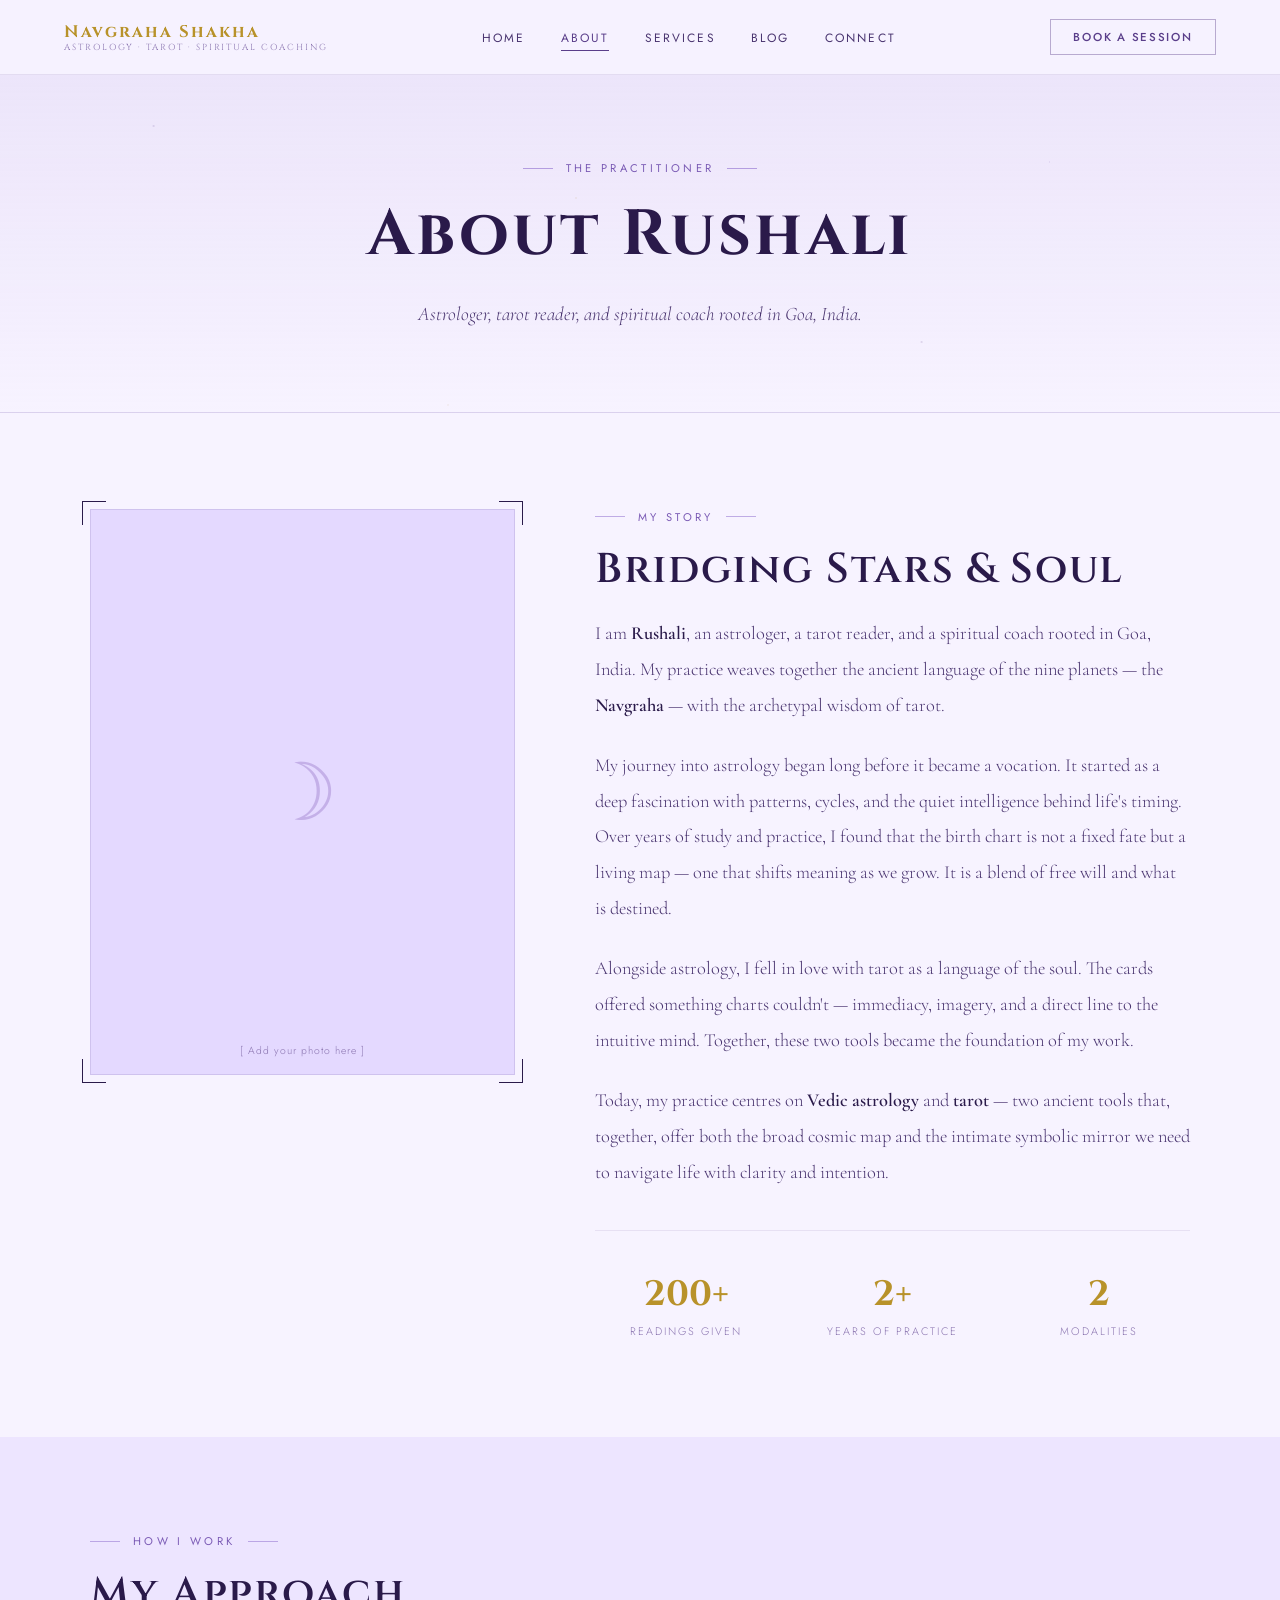
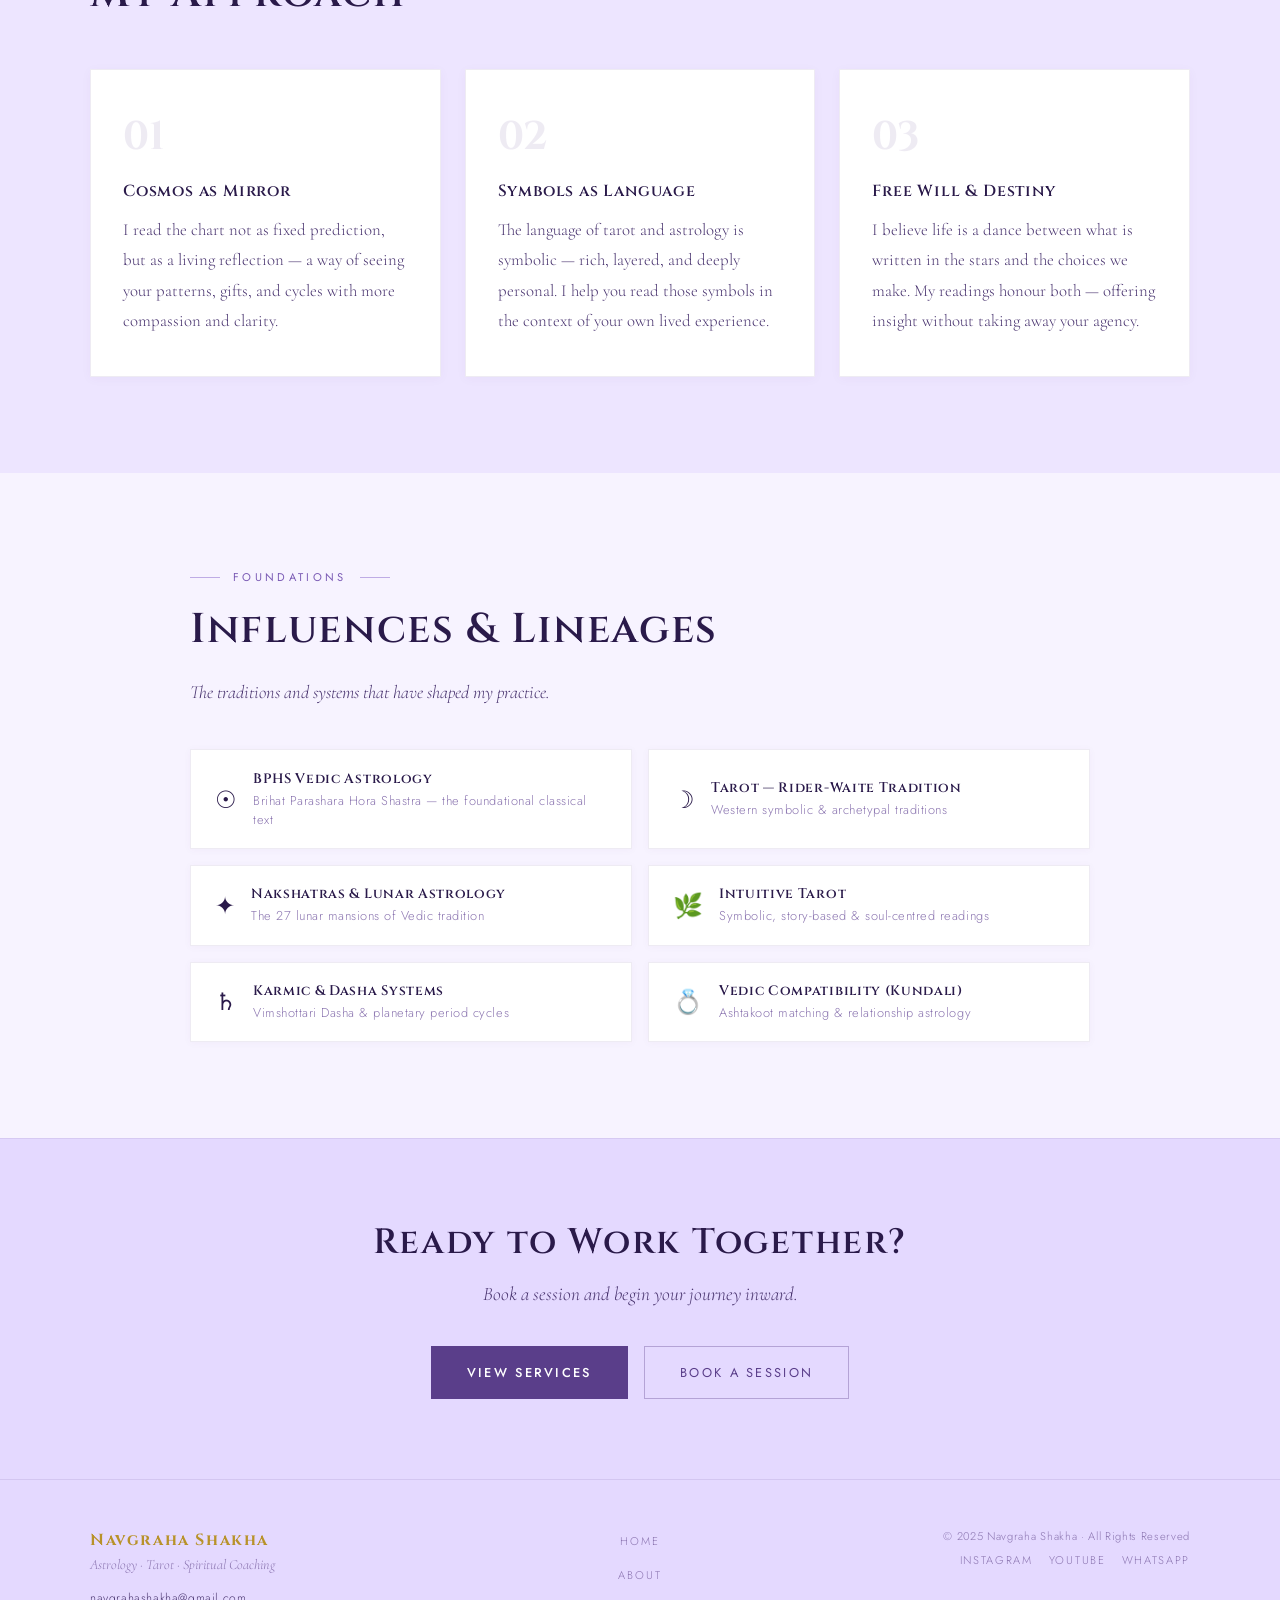
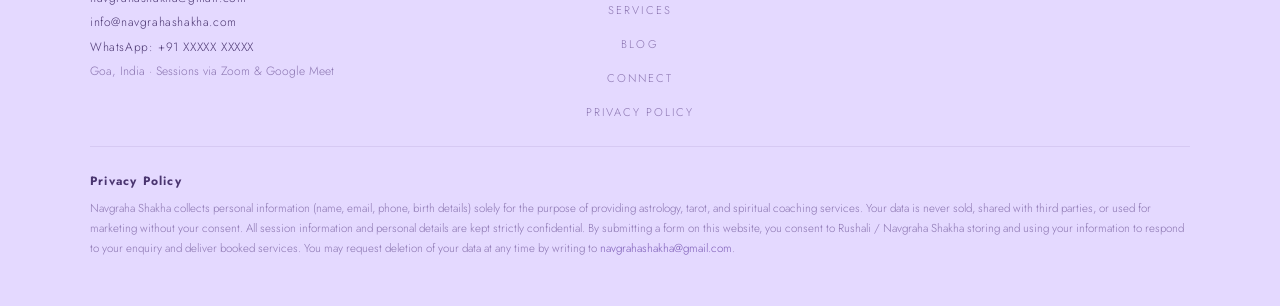
==== commit e03e3b30: "Add files via upload" ====
--- a/about.html
+++ b/about.html
@@ -4,118 +4,48 @@
 <meta charset="UTF-8">
 <meta name="viewport" content="width=device-width, initial-scale=1.0">
 <title>About Rushali — Navgraha Shakha</title>
-<meta name="description" content="Meet Rushali, astrologer, tarot reader, and psycho-spiritual coach based in Goa, India.">
 <link rel="stylesheet" href="style.css">
 <style>
-.about-grid {
-  display: grid;
-  grid-template-columns: 1fr 1.4fr;
-  gap: 5rem;
-  align-items: start;
-  max-width: 1100px;
-  margin: 0 auto;
+.about-grid { display: grid; grid-template-columns: 1fr 1.4fr; gap: 5rem; align-items: start; max-width: 1100px; margin: 0 auto; }
+.about-image-frame {
+  position: relative; width: 100%; aspect-ratio: 3/4;
+  background: var(--surface2); border: 1px solid rgba(90,62,138,0.15);
+  display: flex; align-items: center; justify-content: center; font-size: 5rem;
+  color: var(--lavender-faint); overflow: hidden;
 }
-.about-image-frame {
-  position: relative;
-  width: 100%;
-  aspect-ratio: 3/4;
-  background: var(--surface2);
-  border: 1px solid rgba(196,176,232,0.2);
-  display: flex;
-  align-items: center;
-  justify-content: center;
-  font-size: 5rem;
-  color: var(--lavender-mid);
-  opacity: 0.15;
-  overflow: hidden;
-}
-.about-image-corner {
-  position: absolute;
-  width: 24px; height: 24px;
-  border-color: var(--lavender-mid);
-  opacity: 0.5;
-}
-.about-image-corner.tl { top:-8px;left:-8px;border-top:1px solid;border-left:1px solid; }
-.about-image-corner.tr { top:-8px;right:-8px;border-top:1px solid;border-right:1px solid; }
-.about-image-corner.bl { bottom:-8px;left:-8px;border-bottom:1px solid;border-left:1px solid; }
-.about-image-corner.br { bottom:-8px;right:-8px;border-bottom:1px solid;border-right:1px solid; }
-.photo-note {
-  position: absolute;
-  bottom:1rem;left:0;right:0;text-align:center;
-  font-size:0.65rem;color:var(--ink-faint);letter-spacing:0.1em;
-  font-family:'Jost',sans-serif;
-}
-.about-text p {
-  font-family: 'Cormorant Garamond', serif;
-  font-size: 1.15rem;
-  line-height: 1.95;
-  color: var(--ink-dim);
-  margin-bottom: 1.5rem;
-}
-.about-text p strong { color: var(--ink); font-weight: 600; }
-.about-stats {
-  display: grid;
-  grid-template-columns: repeat(3, 1fr);
-  gap: 1.5rem;
-  margin-top: 2.5rem;
-  padding-top: 2.5rem;
-  border-top: 1px solid rgba(196,176,232,0.2);
-}
-.stat-item { text-align: center; }
-.stat-num { font-family:'Cinzel',serif;font-size:2.2rem;font-weight:700;color:var(--lavender-mid);display:block; }
+.corner { position: absolute; width: 24px; height: 24px; border-color: rgba(90,62,138,0.3); }
+.corner.tl { top:-8px;left:-8px;border-top:1px solid;border-left:1px solid; }
+.corner.tr { top:-8px;right:-8px;border-top:1px solid;border-right:1px solid; }
+.corner.bl { bottom:-8px;left:-8px;border-bottom:1px solid;border-left:1px solid; }
+.corner.br { bottom:-8px;right:-8px;border-bottom:1px solid;border-right:1px solid; }
+.photo-note { position:absolute;bottom:1rem;left:0;right:0;text-align:center;font-size:0.65rem;color:var(--ink-faint);letter-spacing:0.1em; }
+.about-text p { font-family:'Cormorant Garamond',serif;font-size:1.15rem;line-height:1.95;color:var(--ink-dim);margin-bottom:1.5rem; }
+.about-text p strong { color:var(--ink);font-weight:600; }
+.about-stats { display:grid;grid-template-columns:repeat(3,1fr);gap:1.5rem;margin-top:2.5rem;padding-top:2.5rem;border-top:1px solid rgba(90,62,138,0.1); }
+.stat-item { text-align:center; }
+.stat-num { font-family:'Cinzel',serif;font-size:2.2rem;font-weight:700;color:var(--gold);display:block; }
 .stat-label { font-size:0.68rem;letter-spacing:0.18em;text-transform:uppercase;color:var(--ink-faint);margin-top:0.3rem; }
 
-/* Approach section */
-.approach-section { background: var(--surface); padding: 6rem 2rem; position:relative;z-index:1; }
-.approach-grid {
-  max-width: 1100px; margin: 0 auto;
-  display: grid; grid-template-columns: repeat(3,1fr); gap: 2rem;
-  margin-top: 3rem;
-}
-.approach-card {
-  background: var(--surface2);
-  border: 1px solid rgba(196,176,232,0.12);
-  padding: 2.5rem 2rem;
-  transition: border-color 0.3s;
-}
-.approach-card:hover { border-color: rgba(196,176,232,0.35); }
-.approach-num {
-  font-family:'Cinzel',serif;
-  font-size:2.5rem;font-weight:700;
-  color:rgba(196,176,232,0.2);
-  margin-bottom:1rem;display:block;
-}
-.approach-card h3 {
-  font-family:'Cinzel',serif;font-size:1rem;font-weight:600;
-  letter-spacing:0.05em;color:var(--ink);margin-bottom:0.8rem;
-}
-.approach-card p {
-  font-family:'Cormorant Garamond',serif;font-size:1.05rem;
-  line-height:1.8;color:var(--ink-dim);
-}
+.approach-section { background:var(--surface);padding:6rem 2rem;position:relative;z-index:1; }
+.approach-grid { max-width:1100px;margin:3rem auto 0;display:grid;grid-template-columns:repeat(3,1fr);gap:1.5rem; }
+.approach-card { background:var(--white);border:1px solid rgba(90,62,138,0.1);padding:2.5rem 2rem;transition:all 0.3s;box-shadow:0 2px 10px rgba(90,62,138,0.04); }
+.approach-card:hover { border-color:rgba(90,62,138,0.28);box-shadow:0 4px 20px rgba(90,62,138,0.08); }
+.approach-num { font-family:'Cinzel',serif;font-size:2.5rem;font-weight:700;color:rgba(90,62,138,0.1);margin-bottom:1rem;display:block; }
+.approach-card h3 { font-family:'Cinzel',serif;font-size:1rem;font-weight:600;letter-spacing:0.05em;color:var(--ink);margin-bottom:0.8rem; }
+.approach-card p { font-family:'Cormorant Garamond',serif;font-size:1.05rem;line-height:1.8;color:var(--ink-dim); }
 
-/* Influences */
-.influences { padding: 6rem 2rem; position:relative;z-index:1; }
-.influences-inner { max-width: 900px; margin: 0 auto; }
-.influences-list {
-  display: grid; grid-template-columns: 1fr 1fr; gap: 1rem; margin-top: 2.5rem;
-}
-.influence-item {
-  display: flex; align-items: center; gap: 1rem;
-  padding: 1.2rem 1.5rem;
-  border: 1px solid rgba(196,176,232,0.12);
-  background: var(--surface);
-  transition: border-color 0.3s;
-}
-.influence-item:hover { border-color: rgba(196,176,232,0.35); }
-.influence-item span:first-child { font-size: 1.5rem; }
-.influence-item-text h4 { font-family:'Cinzel',serif;font-size:0.85rem;font-weight:600;letter-spacing:0.05em;color:var(--ink);margin-bottom:0.2rem; }
-.influence-item-text p { font-size:0.8rem;color:var(--ink-faint);letter-spacing:0.05em; }
+.influences { padding:6rem 2rem;position:relative;z-index:1; }
+.influences-list { display:grid;grid-template-columns:1fr 1fr;gap:1rem;margin-top:2.5rem; }
+.influence-item { display:flex;align-items:center;gap:1rem;padding:1.2rem 1.5rem;border:1px solid rgba(90,62,138,0.1);background:var(--white);transition:border-color 0.3s;box-shadow:0 1px 8px rgba(90,62,138,0.04); }
+.influence-item:hover { border-color:rgba(90,62,138,0.25); }
+.influence-item span:first-child { font-size:1.5rem; }
+.influence-item h4 { font-family:'Cinzel',serif;font-size:0.85rem;font-weight:600;letter-spacing:0.05em;color:var(--ink);margin-bottom:0.2rem; }
+.influence-item p { font-size:0.8rem;color:var(--ink-faint);letter-spacing:0.04em; }
 
 @media(max-width:900px){
-  .about-grid{grid-template-columns:1fr;gap:3rem;}
-  .approach-grid{grid-template-columns:1fr;}
-  .influences-list{grid-template-columns:1fr;}
+  .about-grid { grid-template-columns:1fr;gap:3rem; }
+  .approach-grid { grid-template-columns:1fr; }
+  .influences-list { grid-template-columns:1fr; }
 }
 </style>
 </head>
@@ -126,7 +56,7 @@
 <div class="page-hero">
   <div class="page-eyebrow">The Practitioner</div>
   <h1 class="page-title">About Rushali</h1>
-  <p class="page-subtitle">Astrologer, tarot reader, and psycho-spiritual coach rooted in Goa, India.</p>
+  <p class="page-subtitle">Astrologer, tarot reader, and spiritual coach rooted in Goa, India.</p>
 </div>
 
 <section style="background:var(--deep);padding:6rem 2rem;position:relative;z-index:1;">
@@ -136,22 +66,20 @@
         ☽
         <div class="photo-note">[ Add your photo here ]</div>
       </div>
-      <div class="about-image-corner tl"></div>
-      <div class="about-image-corner tr"></div>
-      <div class="about-image-corner bl"></div>
-      <div class="about-image-corner br"></div>
+      <div class="corner tl"></div><div class="corner tr"></div>
+      <div class="corner bl"></div><div class="corner br"></div>
     </div>
     <div class="about-text fade-in">
       <div class="section-eyebrow">My Story</div>
       <h2 class="section-title">Bridging Stars &amp; Soul</h2>
       <p>
-        I am <strong>Rushali</strong>, an astrologer, tarot reader, and psycho-spiritual coach rooted in Goa, India. My practice weaves together the ancient language of the <strong>nine planets (Navgraha)</strong> with the archetypal wisdom of Jungian psychology.
+        I am <strong>Rushali</strong>, an astrologer, a tarot reader, and a spiritual coach rooted in Goa, India. My practice weaves together the ancient language of the nine planets — the <strong>Navgraha</strong> — with the archetypal wisdom of tarot.
       </p>
       <p>
-        My journey into astrology began long before it became a vocation — it started as a deep fascination with patterns, cycles, and the quiet intelligence behind life's timing. Over years of study and practice, I found that the birth chart is not a fixed fate but a living map — one that shifts meaning as we grow.
+        My journey into astrology began long before it became a vocation. It started as a deep fascination with patterns, cycles, and the quiet intelligence behind life's timing. Over years of study and practice, I found that the birth chart is not a fixed fate but a living map — one that shifts meaning as we grow. It is a blend of free will and what is destined.
       </p>
       <p>
-        Alongside astrology, I fell in love with tarot as a language of the unconscious. The cards offered something charts couldn't — immediacy, imagery, and a direct line to the intuitive mind. Together, these two tools became the foundation of my work.
+        Alongside astrology, I fell in love with tarot as a language of the soul. The cards offered something charts couldn't — immediacy, imagery, and a direct line to the intuitive mind. Together, these two tools became the foundation of my work.
       </p>
       <p>
         Today, my practice centres on <strong>Vedic astrology</strong> and <strong>tarot</strong> — two ancient tools that, together, offer both the broad cosmic map and the intimate symbolic mirror we need to navigate life with clarity and intention.
@@ -183,7 +111,7 @@
     <div class="approach-card fade-in">
       <span class="approach-num">01</span>
       <h3>Cosmos as Mirror</h3>
-      <p>I read the chart not as prediction but as reflection — a way of seeing your own patterns, gifts, and wounds with more compassion and clarity.</p>
+      <p>I read the chart not as fixed prediction, but as a living reflection — a way of seeing your patterns, gifts, and cycles with more compassion and clarity.</p>
     </div>
     <div class="approach-card fade-in">
       <span class="approach-num">02</span>
@@ -192,65 +120,47 @@
     </div>
     <div class="approach-card fade-in">
       <span class="approach-num">03</span>
-      <h3>Wholeness as the Goal</h3>
-      <p>Whether through a chart reading, a tarot session, or ongoing coaching, the aim is always integration — more of you, expressed more fully.</p>
+      <h3>Free Will &amp; Destiny</h3>
+      <p>I believe life is a dance between what is written in the stars and the choices we make. My readings honour both — offering insight without taking away your agency.</p>
     </div>
   </div>
 </div>
 
-<div class="influences">
-  <div class="influences-inner">
+<div class="influences" style="background:var(--deep);">
+  <div style="max-width:900px;margin:0 auto;">
     <div class="section-eyebrow">Foundations</div>
     <h2 class="section-title">Influences &amp; Lineages</h2>
-    <p class="section-subtitle">The traditions, thinkers, and systems that have shaped my practice.</p>
+    <p class="section-subtitle">The traditions and systems that have shaped my practice.</p>
     <div class="influences-list">
       <div class="influence-item fade-in">
         <span>☉</span>
-        <div class="influence-item-text">
-          <h4>Vedic Astrology</h4>
-          <p>Jyotish — the ancient Indian science of light</p>
-        </div>
-      </div>
-      <div class="influence-item fade-in">
-        <span>🌙</span>
-        <div class="influence-item-text">
-          <h4>Lunar Astrology</h4>
-          <p>Moon cycles, emotional rhythms &amp; tides</p>
-        </div>
+        <div><h4>BPHS Vedic Astrology</h4><p>Brihat Parashara Hora Shastra — the foundational classical text</p></div>
       </div>
       <div class="influence-item fade-in">
         <span>☽</span>
-        <div class="influence-item-text">
-          <h4>Tarot — Rider-Waite &amp; Thoth</h4>
-          <p>Western esoteric &amp; archetypal traditions</p>
-        </div>
+        <div><h4>Tarot — Rider-Waite Tradition</h4><p>Western symbolic &amp; archetypal traditions</p></div>
       </div>
       <div class="influence-item fade-in">
         <span>✦</span>
-        <div class="influence-item-text">
-          <h4>Psycho-Spiritual Coaching</h4>
-          <p>Soul-aligned transformation &amp; inner work</p>
-        </div>
+        <div><h4>Nakshatras &amp; Lunar Astrology</h4><p>The 27 lunar mansions of Vedic tradition</p></div>
+      </div>
+      <div class="influence-item fade-in">
+        <span>🌿</span>
+        <div><h4>Intuitive Tarot</h4><p>Symbolic, story-based &amp; soul-centred readings</p></div>
       </div>
       <div class="influence-item fade-in">
         <span>♄</span>
-        <div class="influence-item-text">
-          <h4>Hellenistic Astrology</h4>
-          <p>Ancient Greek planetary wisdom</p>
-        </div>
+        <div><h4>Karmic &amp; Dasha Systems</h4><p>Vimshottari Dasha &amp; planetary period cycles</p></div>
       </div>
       <div class="influence-item fade-in">
-        <span>🌿</span>
-        <div class="influence-item-text">
-          <h4>Intuitive Tarot</h4>
-          <p>Symbolic, story-based &amp; archetypal readings</p>
-        </div>
+        <span>💍</span>
+        <div><h4>Vedic Compatibility (Kundali)</h4><p>Ashtakoot matching &amp; relationship astrology</p></div>
       </div>
     </div>
   </div>
 </div>
 
-<div style="background:var(--surface2);border-top:1px solid rgba(196,176,232,0.15);padding:5rem 2rem;text-align:center;position:relative;z-index:1;">
+<div style="background:var(--surface2);border-top:1px solid rgba(90,62,138,0.1);padding:5rem 2rem;text-align:center;position:relative;z-index:1;">
   <h2 style="font-family:'Cinzel',serif;font-size:clamp(1.4rem,3vw,2.2rem);font-weight:600;letter-spacing:0.05em;color:var(--ink);margin-bottom:1rem;">Ready to Work Together?</h2>
   <p style="font-family:'Cormorant Garamond',serif;font-size:1.2rem;font-style:italic;color:var(--ink-dim);margin-bottom:2.5rem;">Book a session and begin your journey inward.</p>
   <div style="display:flex;gap:1rem;justify-content:center;flex-wrap:wrap;">
--- a/style.css
+++ b/style.css
@@ -1,21 +1,22 @@
 @import url('https://fonts.googleapis.com/css2?family=Cinzel:wght@400;600;700&family=Cormorant+Garamond:ital,wght@0,300;0,400;0,600;1,300;1,400&family=Jost:wght@300;400;500&display=swap');
 
 :root {
-  --gold: #C9A84C;
-  --gold-light: #E8C97A;
-  --gold-dim: #9A7A35;
-  --deep: #0E0B1F;
-  --surface: #151228;
-  --surface2: #1E1935;
-  --surface3: #282042;
-  --lavender: #C4B0E8;
-  --lavender-mid: #A689D8;
-  --lavender-soft: #E8DEFF;
-  --lavender-dim: #7A5EAD;
-  --lavender-faint: #3D2F6B;
-  --ink: #F2EEF9;
-  --ink-dim: #C8BEE0;
-  --ink-faint: #7A6E95;
+  --gold: #B8922A;
+  --gold-light: #D4AC4E;
+  --gold-dim: #8A6B1E;
+  --deep: #F7F3FF;
+  --surface: #EDE5FF;
+  --surface2: #E4D9FF;
+  --surface3: #D8CAFF;
+  --lavender: #5A3E8A;
+  --lavender-mid: #7B5BB5;
+  --lavender-soft: #9B7DD4;
+  --lavender-dim: #3D2A6B;
+  --lavender-faint: #C4B0E8;
+  --ink: #2A1A4A;
+  --ink-dim: #4A3570;
+  --ink-faint: #8B75B0;
+  --white: #FFFFFF;
 }
 
 * { margin: 0; padding: 0; box-sizing: border-box; }
@@ -35,18 +36,18 @@
   position: fixed;
   inset: 0;
   background-image:
-    radial-gradient(1px 1px at 12% 14%, rgba(196,176,232,0.55) 0%, transparent 100%),
-    radial-gradient(1.5px 1.5px at 45% 22%, rgba(201,168,76,0.4) 0%, transparent 100%),
-    radial-gradient(1px 1px at 67% 5%, rgba(232,222,255,0.4) 0%, transparent 100%),
-    radial-gradient(1px 1px at 82% 18%, rgba(196,176,232,0.45) 0%, transparent 100%),
-    radial-gradient(1px 1px at 35% 42%, rgba(201,168,76,0.3) 0%, transparent 100%),
-    radial-gradient(1px 1px at 72% 35%, rgba(196,176,232,0.4) 0%, transparent 100%),
-    radial-gradient(1.5px 1.5px at 18% 61%, rgba(232,222,255,0.35) 0%, transparent 100%),
-    radial-gradient(1px 1px at 54% 58%, rgba(201,168,76,0.25) 0%, transparent 100%),
-    radial-gradient(1px 1px at 40% 82%, rgba(196,176,232,0.45) 0%, transparent 100%),
-    radial-gradient(1px 1px at 91% 88%, rgba(232,222,255,0.3) 0%, transparent 100%),
-    radial-gradient(1px 1px at 25% 90%, rgba(201,168,76,0.3) 0%, transparent 100%),
-    radial-gradient(1px 1px at 78% 72%, rgba(196,176,232,0.4) 0%, transparent 100%);
+    radial-gradient(1.5px 1.5px at 12% 14%, rgba(90,62,138,0.25) 0%, transparent 100%),
+    radial-gradient(1px 1px at 45% 22%, rgba(184,146,42,0.3) 0%, transparent 100%),
+    radial-gradient(1.5px 1.5px at 67% 8%, rgba(90,62,138,0.2) 0%, transparent 100%),
+    radial-gradient(1px 1px at 82% 18%, rgba(123,91,181,0.25) 0%, transparent 100%),
+    radial-gradient(1px 1px at 35% 45%, rgba(184,146,42,0.2) 0%, transparent 100%),
+    radial-gradient(1.5px 1.5px at 72% 38%, rgba(90,62,138,0.22) 0%, transparent 100%),
+    radial-gradient(1px 1px at 18% 62%, rgba(123,91,181,0.2) 0%, transparent 100%),
+    radial-gradient(1px 1px at 54% 60%, rgba(184,146,42,0.18) 0%, transparent 100%),
+    radial-gradient(1.5px 1.5px at 40% 80%, rgba(90,62,138,0.22) 0%, transparent 100%),
+    radial-gradient(1px 1px at 88% 85%, rgba(123,91,181,0.2) 0%, transparent 100%),
+    radial-gradient(1px 1px at 25% 92%, rgba(184,146,42,0.2) 0%, transparent 100%),
+    radial-gradient(1px 1px at 78% 72%, rgba(90,62,138,0.18) 0%, transparent 100%);
   pointer-events: none;
   z-index: 0;
 }
@@ -60,75 +61,48 @@
   align-items: center;
   justify-content: space-between;
   padding: 1.2rem 4rem;
-  background: rgba(14,11,31,0.93);
+  background: rgba(247,243,255,0.92);
   backdrop-filter: blur(14px);
-  border-bottom: 1px solid rgba(196,176,232,0.18);
+  border-bottom: 1px solid rgba(90,62,138,0.12);
 }
 .nav-logo {
   font-family: 'Cinzel', serif;
-  font-size: 1.05rem;
-  font-weight: 700;
-  letter-spacing: 0.12em;
-  color: var(--gold);
-  text-decoration: none;
-  line-height: 1.2;
+  font-size: 1.05rem; font-weight: 700;
+  letter-spacing: 0.12em; color: var(--gold);
+  text-decoration: none; line-height: 1.2;
 }
 .nav-logo small {
-  display: block;
-  font-size: 0.55rem;
-  font-weight: 400;
-  letter-spacing: 0.22em;
-  color: var(--ink-faint);
-  text-transform: uppercase;
+  display: block; font-size: 0.55rem; font-weight: 400;
+  letter-spacing: 0.22em; color: var(--ink-faint); text-transform: uppercase;
 }
 .nav-links { display: flex; gap: 2.2rem; list-style: none; }
 .nav-links a {
-  font-size: 0.75rem;
-  font-weight: 400;
-  letter-spacing: 0.18em;
-  text-transform: uppercase;
-  color: var(--ink-dim);
-  text-decoration: none;
-  transition: color 0.3s;
-  position: relative;
+  font-size: 0.75rem; font-weight: 400; letter-spacing: 0.18em;
+  text-transform: uppercase; color: var(--ink-dim);
+  text-decoration: none; transition: color 0.3s; position: relative;
 }
 .nav-links a::after {
-  content: '';
-  position: absolute;
-  bottom: -4px; left: 0; right: 0;
-  height: 1px;
-  background: var(--lavender);
-  transform: scaleX(0);
-  transition: transform 0.3s;
+  content: ''; position: absolute; bottom: -4px; left: 0; right: 0;
+  height: 1px; background: var(--lavender); transform: scaleX(0); transition: transform 0.3s;
 }
 .nav-links a:hover, .nav-links a.active { color: var(--lavender); }
 .nav-links a:hover::after, .nav-links a.active::after { transform: scaleX(1); }
 .nav-cta {
-  font-size: 0.72rem;
-  font-weight: 500;
-  letter-spacing: 0.15em;
-  text-transform: uppercase;
-  padding: 0.55rem 1.4rem;
-  border: 1px solid rgba(196,176,232,0.45);
-  color: var(--lavender);
-  text-decoration: none;
-  transition: all 0.3s;
-}
-.nav-cta:hover { background: rgba(196,176,232,0.15); border-color: var(--lavender); }
+  font-size: 0.72rem; font-weight: 500; letter-spacing: 0.15em;
+  text-transform: uppercase; padding: 0.55rem 1.4rem;
+  border: 1px solid rgba(90,62,138,0.4); color: var(--lavender);
+  text-decoration: none; transition: all 0.3s;
+}
+.nav-cta:hover { background: var(--lavender); color: var(--white); }
 
 .hamburger { display: none; flex-direction: column; gap: 5px; cursor: pointer; background: none; border: none; padding: 4px; }
 .hamburger span { width: 24px; height: 1px; background: var(--lavender); display: block; }
 
 .mobile-menu {
-  display: none;
-  position: fixed;
-  top: 65px; left: 0; right: 0;
-  background: rgba(14,11,31,0.97);
-  border-bottom: 1px solid rgba(196,176,232,0.18);
-  padding: 2rem;
-  flex-direction: column;
-  gap: 1.5rem;
-  z-index: 99;
+  display: none; position: fixed; top: 65px; left: 0; right: 0;
+  background: rgba(247,243,255,0.98);
+  border-bottom: 1px solid rgba(90,62,138,0.12);
+  padding: 2rem; flex-direction: column; gap: 1.5rem; z-index: 99;
 }
 .mobile-menu.open { display: flex; }
 .mobile-menu a {
@@ -139,17 +113,10 @@
 
 /* ── PAGE HERO ── */
 .page-hero {
-  position: relative;
-  padding: 10rem 2rem 5rem;
-  text-align: center;
-  z-index: 1;
-  border-bottom: 1px solid rgba(196,176,232,0.15);
-}
-.page-hero::before {
-  content: '';
-  position: absolute; inset: 0;
-  background: radial-gradient(ellipse at center top, rgba(122,94,173,0.2) 0%, transparent 70%);
-  pointer-events: none;
+  position: relative; padding: 10rem 2rem 5rem;
+  text-align: center; z-index: 1;
+  border-bottom: 1px solid rgba(90,62,138,0.1);
+  background: linear-gradient(180deg, rgba(196,176,232,0.25) 0%, transparent 100%);
 }
 .page-eyebrow {
   font-size: 0.7rem; font-weight: 400; letter-spacing: 0.3em;
@@ -159,18 +126,15 @@
 }
 .page-eyebrow::before, .page-eyebrow::after {
   content: ''; width: 30px; height: 1px;
-  background: var(--lavender-dim); opacity: 0.6;
+  background: var(--lavender-soft); opacity: 0.7;
 }
 .page-title {
-  font-family: 'Cinzel', serif;
-  font-size: clamp(2rem, 5vw, 4rem);
-  font-weight: 700; letter-spacing: 0.05em;
-  color: var(--ink); margin-bottom: 1.2rem;
+  font-family: 'Cinzel', serif; font-size: clamp(2rem, 5vw, 4rem);
+  font-weight: 700; letter-spacing: 0.05em; color: var(--ink); margin-bottom: 1.2rem;
 }
 .page-subtitle {
-  font-family: 'Cormorant Garamond', serif;
-  font-size: 1.2rem; font-style: italic;
-  color: var(--ink-dim); max-width: 560px;
+  font-family: 'Cormorant Garamond', serif; font-size: 1.2rem;
+  font-style: italic; color: var(--ink-dim); max-width: 560px;
   margin: 0 auto; line-height: 1.8;
 }
 
@@ -183,114 +147,125 @@
   margin-bottom: 1rem; display: flex; align-items: center; gap: 0.8rem;
 }
 .section-eyebrow::before, .section-eyebrow::after {
-  content: ''; width: 30px; height: 1px;
-  background: var(--lavender-dim); opacity: 0.5;
+  content: ''; width: 30px; height: 1px; background: var(--lavender-soft); opacity: 0.6;
 }
 .section-title {
-  font-family: 'Cinzel', serif;
-  font-size: clamp(1.6rem, 3.5vw, 2.6rem);
-  font-weight: 600; letter-spacing: 0.04em;
-  color: var(--ink); margin-bottom: 1.2rem;
+  font-family: 'Cinzel', serif; font-size: clamp(1.6rem, 3.5vw, 2.6rem);
+  font-weight: 600; letter-spacing: 0.04em; color: var(--ink); margin-bottom: 1.2rem;
 }
 .section-subtitle {
-  font-family: 'Cormorant Garamond', serif;
-  font-size: 1.15rem; font-style: italic;
-  color: var(--ink-dim); line-height: 1.8; max-width: 600px;
+  font-family: 'Cormorant Garamond', serif; font-size: 1.15rem;
+  font-style: italic; color: var(--ink-dim); line-height: 1.8; max-width: 600px;
 }
 
 /* ── BUTTONS ── */
 .btn-primary {
-  display: inline-block; font-family: 'Jost', sans-serif;
-  font-size: 0.8rem; font-weight: 500; letter-spacing: 0.18em;
-  text-transform: uppercase; padding: 1rem 2.2rem;
-  background: rgba(166,137,216,0.2); color: var(--lavender-soft);
-  text-decoration: none; transition: all 0.3s;
-  border: 1px solid rgba(196,176,232,0.5);
-}
-.btn-primary:hover { background: rgba(196,176,232,0.25); border-color: var(--lavender); transform: translateY(-2px); }
+  display: inline-block; font-family: 'Jost', sans-serif; font-size: 0.8rem;
+  font-weight: 500; letter-spacing: 0.18em; text-transform: uppercase;
+  padding: 1rem 2.2rem; background: var(--lavender); color: var(--white);
+  text-decoration: none; transition: all 0.3s; border: 1px solid var(--lavender);
+}
+.btn-primary:hover { background: var(--lavender-dim); border-color: var(--lavender-dim); transform: translateY(-2px); }
 .btn-secondary {
-  display: inline-block; font-family: 'Jost', sans-serif;
-  font-size: 0.8rem; font-weight: 400; letter-spacing: 0.18em;
-  text-transform: uppercase; padding: 1rem 2.2rem;
-  border: 1px solid rgba(196,176,232,0.3);
+  display: inline-block; font-family: 'Jost', sans-serif; font-size: 0.8rem;
+  font-weight: 400; letter-spacing: 0.18em; text-transform: uppercase;
+  padding: 1rem 2.2rem; border: 1px solid rgba(90,62,138,0.35);
   color: var(--lavender); text-decoration: none; transition: all 0.3s;
 }
-.btn-secondary:hover { border-color: var(--lavender); background: rgba(196,176,232,0.08); }
+.btn-secondary:hover { border-color: var(--lavender); background: rgba(90,62,138,0.07); }
 
 /* ── SEPARATOR ── */
 .gold-sep {
-  display: flex; align-items: center; gap: 1rem;
-  margin: 3rem 0; justify-content: center;
+  display: flex; align-items: center; gap: 1rem; margin: 3rem 0; justify-content: center;
 }
 .gold-sep::before, .gold-sep::after {
   content: ''; flex: 1; max-width: 200px; height: 1px;
-  background: linear-gradient(90deg, transparent, rgba(196,176,232,0.35));
-}
-.gold-sep::after { background: linear-gradient(90deg, rgba(196,176,232,0.35), transparent); }
-.gold-sep span { color: var(--lavender-mid); font-size: 0.75rem; letter-spacing: 0.4rem; }
+  background: linear-gradient(90deg, transparent, rgba(90,62,138,0.25));
+}
+.gold-sep::after { background: linear-gradient(90deg, rgba(90,62,138,0.25), transparent); }
+.gold-sep span { color: var(--lavender-soft); font-size: 0.75rem; letter-spacing: 0.4rem; }
 
 /* ── FOOTER ── */
 footer {
-  background: var(--surface);
-  border-top: 1px solid rgba(196,176,232,0.12);
+  background: var(--surface2); border-top: 1px solid rgba(90,62,138,0.12);
   padding: 3rem 4rem; position: relative; z-index: 1;
 }
 .footer-inner {
   max-width: 1100px; margin: 0 auto;
-  display: grid; grid-template-columns: 1fr auto 1fr;
-  align-items: center; gap: 2rem;
+  display: grid; grid-template-columns: 1fr auto 1fr; align-items: start; gap: 2rem;
 }
 .footer-logo {
   font-family: 'Cinzel', serif; font-size: 1rem; font-weight: 700;
   letter-spacing: 0.1em; color: var(--gold); text-decoration: none;
 }
 .footer-tagline {
-  font-family: 'Cormorant Garamond', serif; font-size: 0.85rem;
+  font-family: 'Cormorant Garamond', serif; font-size: 0.88rem;
   font-style: italic; color: var(--ink-faint); margin-top: 0.3rem;
 }
-.footer-links { display: flex; flex-direction: column; gap: 0.7rem; list-style: none; align-items: center; }
+.footer-contact {
+  margin-top: 1rem; display: flex; flex-direction: column; gap: 0.4rem;
+}
+.footer-contact a {
+  font-size: 0.75rem; letter-spacing: 0.05em; color: var(--ink-dim);
+  text-decoration: none; transition: color 0.3s;
+}
+.footer-contact a:hover { color: var(--lavender); }
+.footer-links {
+  display: flex; flex-direction: column; gap: 0.7rem;
+  list-style: none; align-items: center;
+}
 .footer-links a {
   font-size: 0.7rem; letter-spacing: 0.18em; text-transform: uppercase;
   color: var(--ink-faint); text-decoration: none; transition: color 0.3s;
 }
 .footer-links a:hover { color: var(--lavender); }
 .footer-right { text-align: right; }
-.footer-copy { font-size: 0.7rem; letter-spacing: 0.08em; color: var(--ink-faint); margin-bottom: 0.5rem; }
+.footer-copy { font-size: 0.7rem; letter-spacing: 0.06em; color: var(--ink-faint); margin-bottom: 0.5rem; }
 .footer-social { display: flex; gap: 1rem; justify-content: flex-end; }
 .footer-social a {
   font-size: 0.7rem; letter-spacing: 0.15em; text-transform: uppercase;
   color: var(--ink-faint); text-decoration: none; transition: color 0.3s;
 }
 .footer-social a:hover { color: var(--lavender); }
+.footer-privacy {
+  max-width: 1100px; margin: 1.5rem auto 0;
+  padding-top: 1.5rem; border-top: 1px solid rgba(90,62,138,0.1);
+  font-size: 0.72rem; color: var(--ink-faint); line-height: 1.7;
+}
+.footer-privacy a { color: var(--lavender-mid); text-decoration: none; }
+.footer-privacy a:hover { text-decoration: underline; }
 
 /* ── FORMS ── */
 .form-group { display: flex; flex-direction: column; gap: 0.5rem; }
 .form-label {
   font-size: 0.68rem; font-weight: 400; letter-spacing: 0.22em;
-  text-transform: uppercase; color: var(--lavender-dim);
+  text-transform: uppercase; color: var(--lavender-mid);
 }
 .form-input, .form-textarea, .form-select {
-  background: var(--surface2); border: 1px solid rgba(196,176,232,0.18);
+  background: var(--white); border: 1px solid rgba(90,62,138,0.18);
   color: var(--ink); padding: 0.85rem 1.2rem;
   font-family: 'Jost', sans-serif; font-size: 0.9rem; font-weight: 300;
   outline: none; transition: border-color 0.3s; width: 100%; appearance: none;
 }
-.form-input:focus, .form-textarea:focus, .form-select:focus { border-color: rgba(196,176,232,0.55); }
+.form-input:focus, .form-textarea:focus, .form-select:focus { border-color: rgba(90,62,138,0.5); }
 .form-input::placeholder, .form-textarea::placeholder { color: var(--ink-faint); }
 .form-textarea { resize: vertical; min-height: 130px; }
 .form-select { cursor: pointer; }
-.form-select option { background: var(--surface2); }
+.form-select option { background: var(--white); color: var(--ink); }
 .form-submit {
-  background: rgba(166,137,216,0.2); color: var(--lavender-soft);
-  border: 1px solid rgba(196,176,232,0.45); padding: 1rem 2.5rem;
+  background: var(--lavender); color: var(--white);
+  border: 1px solid var(--lavender); padding: 1rem 2.5rem;
   font-family: 'Jost', sans-serif; font-size: 0.8rem; font-weight: 500;
   letter-spacing: 0.2em; text-transform: uppercase; cursor: pointer; transition: all 0.3s;
 }
-.form-submit:hover { background: rgba(196,176,232,0.25); transform: translateY(-2px); }
+.form-submit:hover { background: var(--lavender-dim); transform: translateY(-2px); }
 
 /* ── CARDS ── */
-.card { background: var(--surface); border: 1px solid rgba(196,176,232,0.12); transition: border-color 0.3s; }
-.card:hover { border-color: rgba(196,176,232,0.35); }
+.card {
+  background: var(--white); border: 1px solid rgba(90,62,138,0.1);
+  transition: border-color 0.3s; box-shadow: 0 2px 16px rgba(90,62,138,0.05);
+}
+.card:hover { border-color: rgba(90,62,138,0.28); box-shadow: 0 4px 24px rgba(90,62,138,0.1); }
 
 /* ── RESPONSIVE ── */
 @media (max-width: 900px) {
@@ -298,7 +273,7 @@
   .nav-links, .nav-cta { display: none; }
   .hamburger { display: flex; }
   footer { padding: 3rem 1.5rem; }
-  .footer-inner { grid-template-columns: 1fr; text-align: center; }
-  .footer-right { text-align: center; }
-  .footer-social { justify-content: center; }
-}
+  .footer-inner { grid-template-columns: 1fr; text-align: left; }
+  .footer-right { text-align: left; }
+  .footer-social { justify-content: flex-start; }
+}
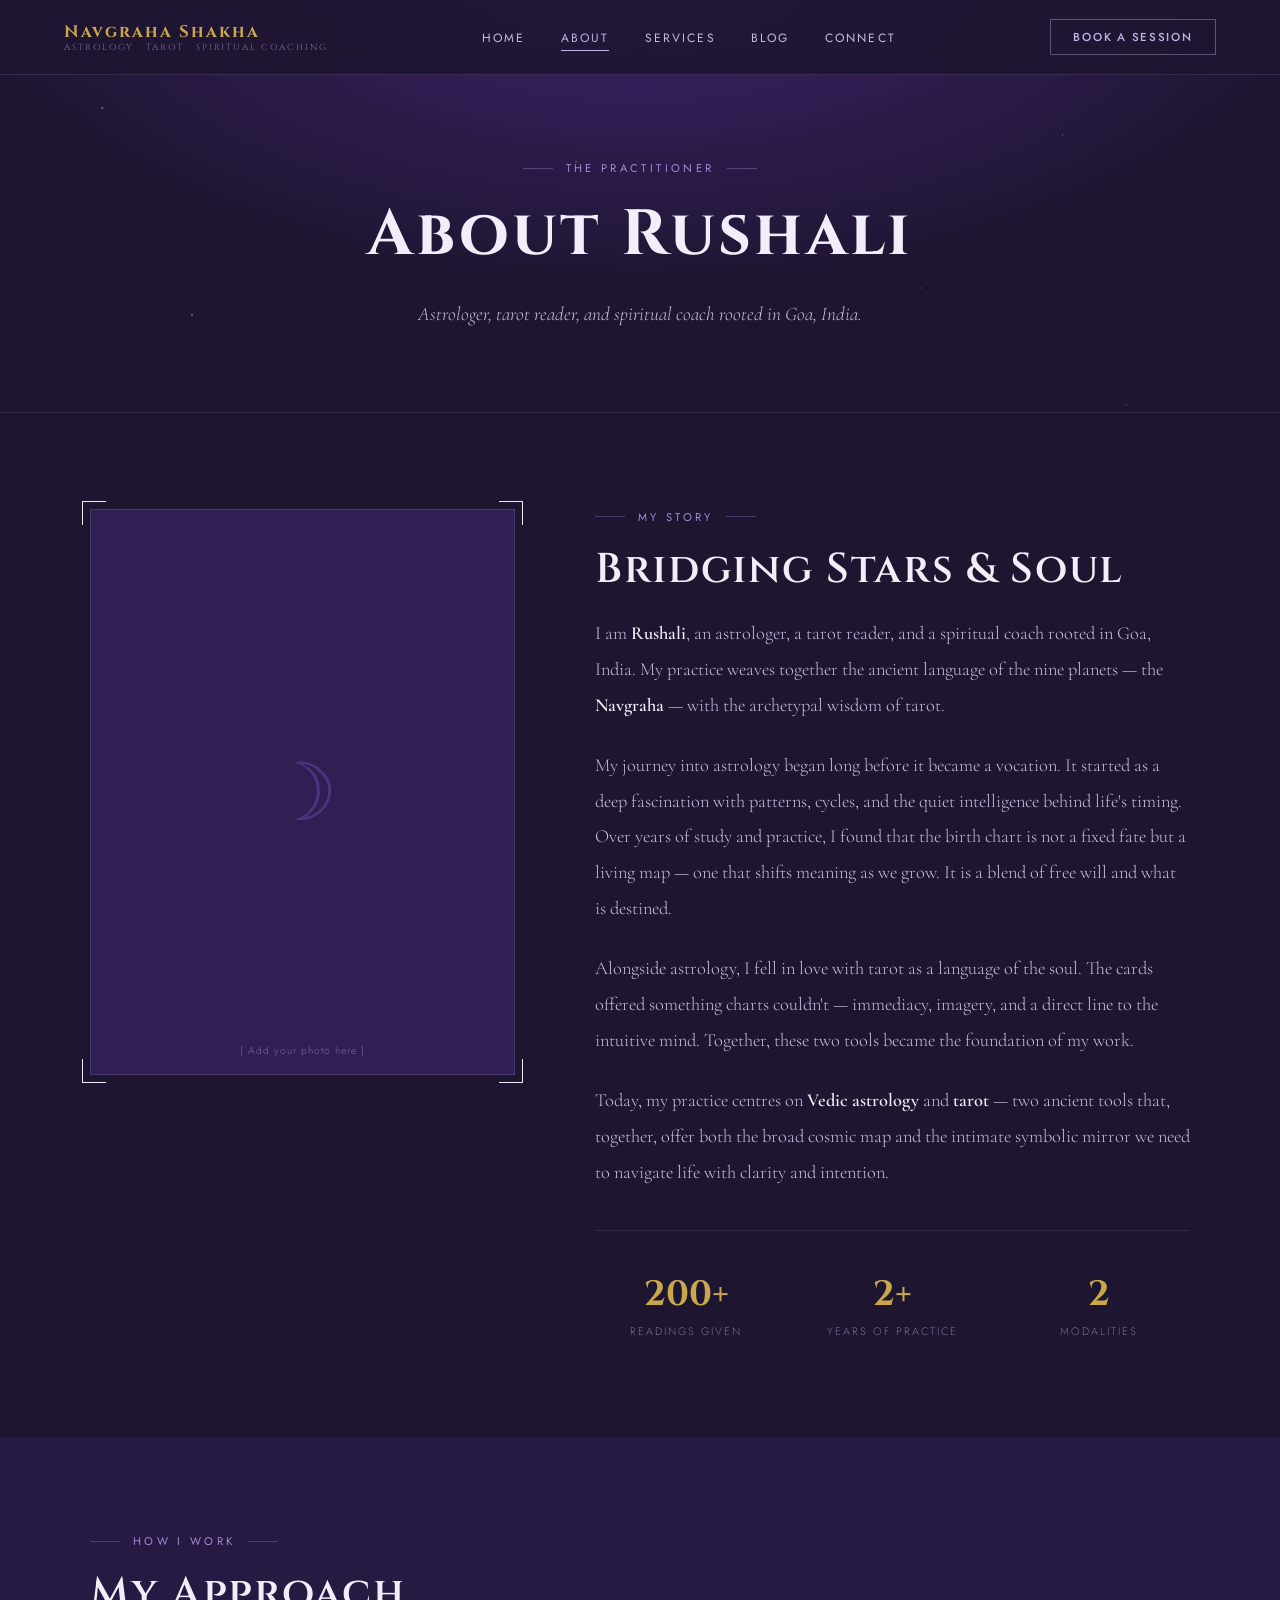
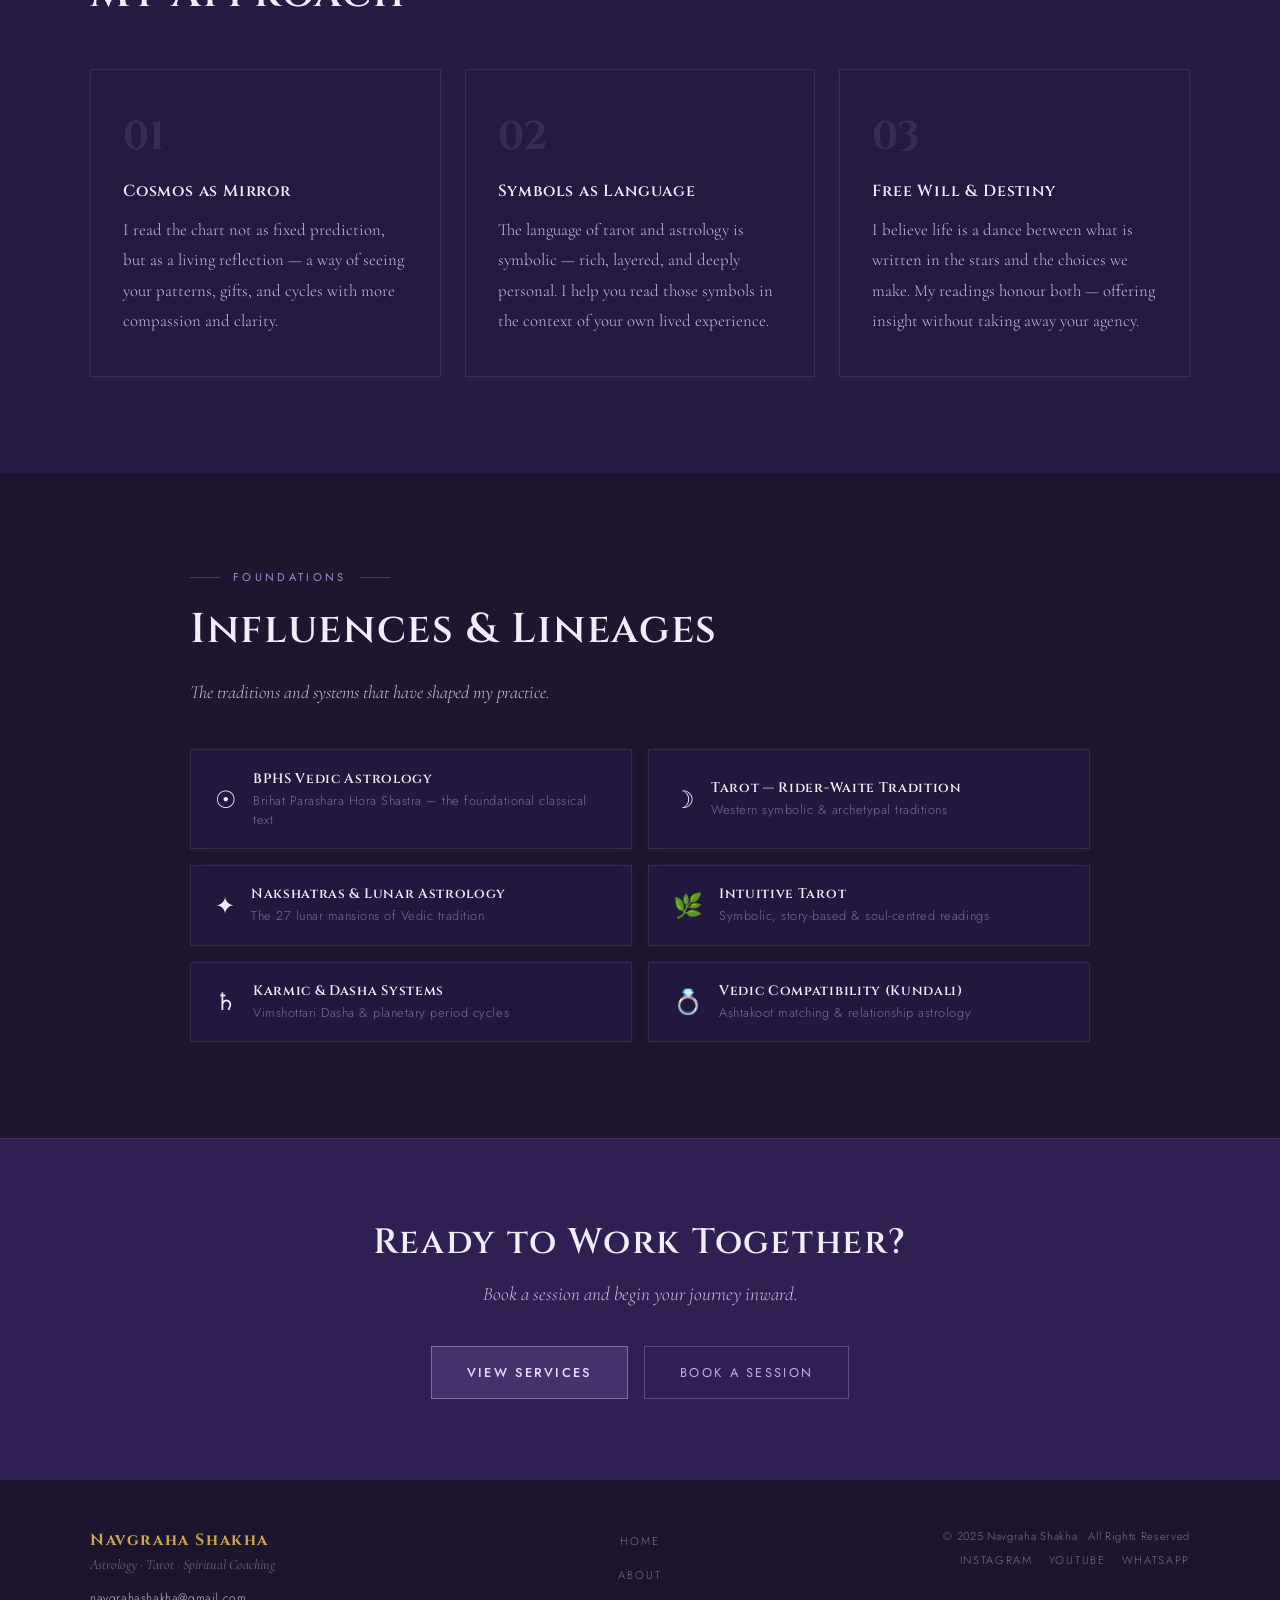
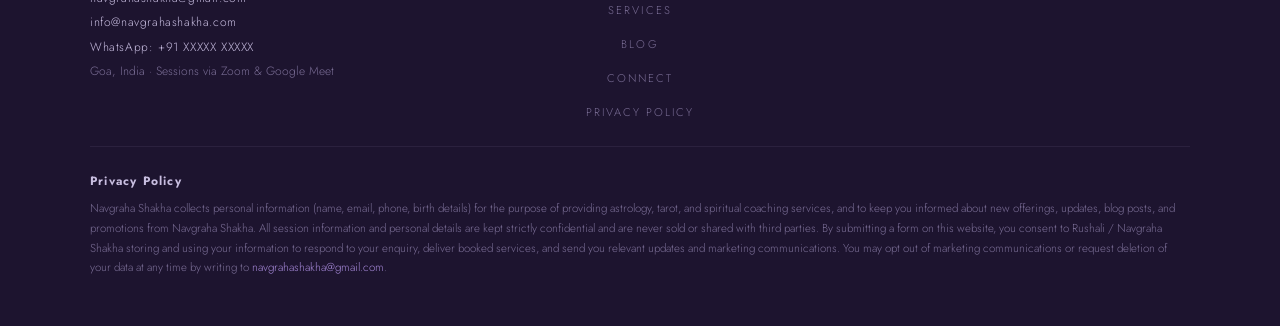
==== commit a2ea8b9c: "Add files via upload" ====
--- a/about.html
+++ b/about.html
@@ -9,7 +9,7 @@
 .about-grid { display: grid; grid-template-columns: 1fr 1.4fr; gap: 5rem; align-items: start; max-width: 1100px; margin: 0 auto; }
 .about-image-frame {
   position: relative; width: 100%; aspect-ratio: 3/4;
-  background: var(--surface2); border: 1px solid rgba(90,62,138,0.15);
+  background: var(--surface2); border: 1px solid rgba(196,176,232,0.16);
   display: flex; align-items: center; justify-content: center; font-size: 5rem;
   color: var(--lavender-faint); overflow: hidden;
 }
@@ -21,23 +21,23 @@
 .photo-note { position:absolute;bottom:1rem;left:0;right:0;text-align:center;font-size:0.65rem;color:var(--ink-faint);letter-spacing:0.1em; }
 .about-text p { font-family:'Cormorant Garamond',serif;font-size:1.15rem;line-height:1.95;color:var(--ink-dim);margin-bottom:1.5rem; }
 .about-text p strong { color:var(--ink);font-weight:600; }
-.about-stats { display:grid;grid-template-columns:repeat(3,1fr);gap:1.5rem;margin-top:2.5rem;padding-top:2.5rem;border-top:1px solid rgba(90,62,138,0.1); }
+.about-stats { display:grid;grid-template-columns:repeat(3,1fr);gap:1.5rem;margin-top:2.5rem;padding-top:2.5rem;border-top:1px solid rgba(196,176,232,0.12); }
 .stat-item { text-align:center; }
 .stat-num { font-family:'Cinzel',serif;font-size:2.2rem;font-weight:700;color:var(--gold);display:block; }
 .stat-label { font-size:0.68rem;letter-spacing:0.18em;text-transform:uppercase;color:var(--ink-faint);margin-top:0.3rem; }
 
 .approach-section { background:var(--surface);padding:6rem 2rem;position:relative;z-index:1; }
 .approach-grid { max-width:1100px;margin:3rem auto 0;display:grid;grid-template-columns:repeat(3,1fr);gap:1.5rem; }
-.approach-card { background:var(--white);border:1px solid rgba(90,62,138,0.1);padding:2.5rem 2rem;transition:all 0.3s;box-shadow:0 2px 10px rgba(90,62,138,0.04); }
-.approach-card:hover { border-color:rgba(90,62,138,0.28);box-shadow:0 4px 20px rgba(90,62,138,0.08); }
-.approach-num { font-family:'Cinzel',serif;font-size:2.5rem;font-weight:700;color:rgba(90,62,138,0.1);margin-bottom:1rem;display:block; }
+.approach-card { background:rgba(38,26,66,0.65);border:1px solid rgba(196,176,232,0.12);padding:2.5rem 2rem;transition:all 0.3s;box-shadow:0 2px 10px rgba(196,176,232,0.05); }
+.approach-card:hover { border-color:rgba(196,176,232,0.28);box-shadow:0 4px 20px rgba(196,176,232,0.08); }
+.approach-num { font-family:'Cinzel',serif;font-size:2.5rem;font-weight:700;color:rgba(196,176,232,0.12);margin-bottom:1rem;display:block; }
 .approach-card h3 { font-family:'Cinzel',serif;font-size:1rem;font-weight:600;letter-spacing:0.05em;color:var(--ink);margin-bottom:0.8rem; }
 .approach-card p { font-family:'Cormorant Garamond',serif;font-size:1.05rem;line-height:1.8;color:var(--ink-dim); }
 
 .influences { padding:6rem 2rem;position:relative;z-index:1; }
 .influences-list { display:grid;grid-template-columns:1fr 1fr;gap:1rem;margin-top:2.5rem; }
-.influence-item { display:flex;align-items:center;gap:1rem;padding:1.2rem 1.5rem;border:1px solid rgba(90,62,138,0.1);background:var(--white);transition:border-color 0.3s;box-shadow:0 1px 8px rgba(90,62,138,0.04); }
-.influence-item:hover { border-color:rgba(90,62,138,0.25); }
+.influence-item { display:flex;align-items:center;gap:1rem;padding:1.2rem 1.5rem;border:1px solid rgba(196,176,232,0.12);background:rgba(38,26,66,0.65);transition:border-color 0.3s;box-shadow:0 1px 8px rgba(196,176,232,0.05); }
+.influence-item:hover { border-color:rgba(196,176,232,0.25); }
 .influence-item span:first-child { font-size:1.5rem; }
 .influence-item h4 { font-family:'Cinzel',serif;font-size:0.85rem;font-weight:600;letter-spacing:0.05em;color:var(--ink);margin-bottom:0.2rem; }
 .influence-item p { font-size:0.8rem;color:var(--ink-faint);letter-spacing:0.04em; }
@@ -160,7 +160,7 @@
   </div>
 </div>
 
-<div style="background:var(--surface2);border-top:1px solid rgba(90,62,138,0.1);padding:5rem 2rem;text-align:center;position:relative;z-index:1;">
+<div style="background:var(--surface2);border-top:1px solid rgba(196,176,232,0.12);padding:5rem 2rem;text-align:center;position:relative;z-index:1;">
   <h2 style="font-family:'Cinzel',serif;font-size:clamp(1.4rem,3vw,2.2rem);font-weight:600;letter-spacing:0.05em;color:var(--ink);margin-bottom:1rem;">Ready to Work Together?</h2>
   <p style="font-family:'Cormorant Garamond',serif;font-size:1.2rem;font-style:italic;color:var(--ink-dim);margin-bottom:2.5rem;">Book a session and begin your journey inward.</p>
   <div style="display:flex;gap:1rem;justify-content:center;flex-wrap:wrap;">
--- a/style.css
+++ b/style.css
@@ -1,21 +1,22 @@
 @import url('https://fonts.googleapis.com/css2?family=Cinzel:wght@400;600;700&family=Cormorant+Garamond:ital,wght@0,300;0,400;0,600;1,300;1,400&family=Jost:wght@300;400;500&display=swap');
 
 :root {
-  --gold: #B8922A;
-  --gold-light: #D4AC4E;
-  --gold-dim: #8A6B1E;
-  --deep: #F7F3FF;
-  --surface: #EDE5FF;
-  --surface2: #E4D9FF;
-  --surface3: #D8CAFF;
-  --lavender: #5A3E8A;
-  --lavender-mid: #7B5BB5;
-  --lavender-soft: #9B7DD4;
-  --lavender-dim: #3D2A6B;
-  --lavender-faint: #C4B0E8;
-  --ink: #2A1A4A;
-  --ink-dim: #4A3570;
-  --ink-faint: #8B75B0;
+  --gold: #C9A84C;
+  --gold-light: #E8C97A;
+  --gold-dim: #9A7A35;
+  /* Nebula: dark base with purple radial glow */
+  --deep: #1E1530;
+  --surface: #261A42;
+  --surface2: #301F52;
+  --surface3: #3D2860;
+  --lavender: #C4B0E8;
+  --lavender-mid: #A689D8;
+  --lavender-soft: #E8DEFF;
+  --lavender-dim: #7A5EAD;
+  --lavender-faint: #4A3580;
+  --ink: #F2EEF9;
+  --ink-dim: #C8BEE0;
+  --ink-faint: #7A6E95;
   --white: #FFFFFF;
 }
 
@@ -31,45 +32,59 @@
   min-height: 100vh;
 }
 
+/* Nebula: fixed radial purple glow from top, dark everywhere else */
 body::before {
   content: '';
   position: fixed;
   inset: 0;
-  background-image:
-    radial-gradient(1.5px 1.5px at 12% 14%, rgba(90,62,138,0.25) 0%, transparent 100%),
-    radial-gradient(1px 1px at 45% 22%, rgba(184,146,42,0.3) 0%, transparent 100%),
-    radial-gradient(1.5px 1.5px at 67% 8%, rgba(90,62,138,0.2) 0%, transparent 100%),
-    radial-gradient(1px 1px at 82% 18%, rgba(123,91,181,0.25) 0%, transparent 100%),
-    radial-gradient(1px 1px at 35% 45%, rgba(184,146,42,0.2) 0%, transparent 100%),
-    radial-gradient(1.5px 1.5px at 72% 38%, rgba(90,62,138,0.22) 0%, transparent 100%),
-    radial-gradient(1px 1px at 18% 62%, rgba(123,91,181,0.2) 0%, transparent 100%),
-    radial-gradient(1px 1px at 54% 60%, rgba(184,146,42,0.18) 0%, transparent 100%),
-    radial-gradient(1.5px 1.5px at 40% 80%, rgba(90,62,138,0.22) 0%, transparent 100%),
-    radial-gradient(1px 1px at 88% 85%, rgba(123,91,181,0.2) 0%, transparent 100%),
-    radial-gradient(1px 1px at 25% 92%, rgba(184,146,42,0.2) 0%, transparent 100%),
-    radial-gradient(1px 1px at 78% 72%, rgba(90,62,138,0.18) 0%, transparent 100%);
+  background:
+    radial-gradient(ellipse 80% 55% at 50% -5%, rgba(90,50,160,0.55) 0%, transparent 70%),
+    radial-gradient(ellipse 50% 35% at 80% 110%, rgba(61,40,96,0.3) 0%, transparent 60%),
+    radial-gradient(ellipse 40% 30% at 10% 90%, rgba(42,26,80,0.25) 0%, transparent 60%);
   pointer-events: none;
   z-index: 0;
 }
 
+/* Star field */
+body::after {
+  content: '';
+  position: fixed;
+  inset: 0;
+  background-image:
+    radial-gradient(1.5px 1.5px at 8% 12%, rgba(196,176,232,0.7) 0%, transparent 100%),
+    radial-gradient(1px 1px at 22% 6%, rgba(255,255,255,0.55) 0%, transparent 100%),
+    radial-gradient(1.5px 1.5px at 45% 18%, rgba(201,168,76,0.55) 0%, transparent 100%),
+    radial-gradient(1px 1px at 67% 4%, rgba(196,176,232,0.6) 0%, transparent 100%),
+    radial-gradient(1px 1px at 83% 15%, rgba(255,255,255,0.45) 0%, transparent 100%),
+    radial-gradient(1px 1px at 93% 8%, rgba(196,176,232,0.5) 0%, transparent 100%),
+    radial-gradient(1.5px 1.5px at 15% 35%, rgba(255,255,255,0.5) 0%, transparent 100%),
+    radial-gradient(1px 1px at 38% 40%, rgba(201,168,76,0.4) 0%, transparent 100%),
+    radial-gradient(1px 1px at 72% 32%, rgba(196,176,232,0.5) 0%, transparent 100%),
+    radial-gradient(1px 1px at 88% 45%, rgba(255,255,255,0.35) 0%, transparent 100%),
+    radial-gradient(1.5px 1.5px at 5% 58%, rgba(196,176,232,0.5) 0%, transparent 100%),
+    radial-gradient(1px 1px at 55% 55%, rgba(201,168,76,0.35) 0%, transparent 100%),
+    radial-gradient(1px 1px at 78% 62%, rgba(255,255,255,0.4) 0%, transparent 100%),
+    radial-gradient(1px 1px at 28% 72%, rgba(196,176,232,0.45) 0%, transparent 100%),
+    radial-gradient(1.5px 1.5px at 62% 80%, rgba(255,255,255,0.5) 0%, transparent 100%),
+    radial-gradient(1px 1px at 91% 85%, rgba(201,168,76,0.4) 0%, transparent 100%),
+    radial-gradient(1px 1px at 18% 90%, rgba(196,176,232,0.45) 0%, transparent 100%),
+    radial-gradient(1px 1px at 48% 94%, rgba(255,255,255,0.35) 0%, transparent 100%);
+  pointer-events: none;
+  z-index: 0;
+}
+
 /* ── NAV ── */
 nav {
-  position: fixed;
-  top: 0; left: 0; right: 0;
-  z-index: 100;
-  display: flex;
-  align-items: center;
-  justify-content: space-between;
+  position: fixed; top: 0; left: 0; right: 0; z-index: 100;
+  display: flex; align-items: center; justify-content: space-between;
   padding: 1.2rem 4rem;
-  background: rgba(247,243,255,0.92);
-  backdrop-filter: blur(14px);
-  border-bottom: 1px solid rgba(90,62,138,0.12);
+  background: rgba(30,21,48,0.88);
+  backdrop-filter: blur(16px);
+  border-bottom: 1px solid rgba(196,176,232,0.15);
 }
 .nav-logo {
-  font-family: 'Cinzel', serif;
-  font-size: 1.05rem; font-weight: 700;
-  letter-spacing: 0.12em; color: var(--gold);
-  text-decoration: none; line-height: 1.2;
+  font-family: 'Cinzel', serif; font-size: 1.05rem; font-weight: 700;
+  letter-spacing: 0.12em; color: var(--gold); text-decoration: none; line-height: 1.2;
 }
 .nav-logo small {
   display: block; font-size: 0.55rem; font-weight: 400;
@@ -88,67 +103,53 @@
 .nav-links a:hover, .nav-links a.active { color: var(--lavender); }
 .nav-links a:hover::after, .nav-links a.active::after { transform: scaleX(1); }
 .nav-cta {
-  font-size: 0.72rem; font-weight: 500; letter-spacing: 0.15em;
-  text-transform: uppercase; padding: 0.55rem 1.4rem;
-  border: 1px solid rgba(90,62,138,0.4); color: var(--lavender);
-  text-decoration: none; transition: all 0.3s;
-}
-.nav-cta:hover { background: var(--lavender); color: var(--white); }
+  font-size: 0.72rem; font-weight: 500; letter-spacing: 0.15em; text-transform: uppercase;
+  padding: 0.55rem 1.4rem; border: 1px solid rgba(196,176,232,0.4);
+  color: var(--lavender); text-decoration: none; transition: all 0.3s;
+}
+.nav-cta:hover { background: rgba(196,176,232,0.12); border-color: var(--lavender); }
 
 .hamburger { display: none; flex-direction: column; gap: 5px; cursor: pointer; background: none; border: none; padding: 4px; }
 .hamburger span { width: 24px; height: 1px; background: var(--lavender); display: block; }
-
 .mobile-menu {
   display: none; position: fixed; top: 65px; left: 0; right: 0;
-  background: rgba(247,243,255,0.98);
-  border-bottom: 1px solid rgba(90,62,138,0.12);
+  background: rgba(30,21,48,0.97); border-bottom: 1px solid rgba(196,176,232,0.15);
   padding: 2rem; flex-direction: column; gap: 1.5rem; z-index: 99;
 }
 .mobile-menu.open { display: flex; }
-.mobile-menu a {
-  font-size: 0.8rem; letter-spacing: 0.2em; text-transform: uppercase;
-  color: var(--ink-dim); text-decoration: none; transition: color 0.3s;
-}
+.mobile-menu a { font-size: 0.8rem; letter-spacing: 0.2em; text-transform: uppercase; color: var(--ink-dim); text-decoration: none; transition: color 0.3s; }
 .mobile-menu a:hover { color: var(--lavender); }
 
 /* ── PAGE HERO ── */
 .page-hero {
-  position: relative; padding: 10rem 2rem 5rem;
-  text-align: center; z-index: 1;
-  border-bottom: 1px solid rgba(90,62,138,0.1);
-  background: linear-gradient(180deg, rgba(196,176,232,0.25) 0%, transparent 100%);
+  position: relative; padding: 10rem 2rem 5rem; text-align: center; z-index: 1;
+  border-bottom: 1px solid rgba(196,176,232,0.12);
 }
 .page-eyebrow {
-  font-size: 0.7rem; font-weight: 400; letter-spacing: 0.3em;
-  text-transform: uppercase; color: var(--lavender-mid);
-  margin-bottom: 1rem; display: flex; align-items: center;
-  justify-content: center; gap: 0.8rem;
+  font-size: 0.7rem; font-weight: 400; letter-spacing: 0.3em; text-transform: uppercase;
+  color: var(--lavender-mid); margin-bottom: 1rem;
+  display: flex; align-items: center; justify-content: center; gap: 0.8rem;
 }
 .page-eyebrow::before, .page-eyebrow::after {
-  content: ''; width: 30px; height: 1px;
-  background: var(--lavender-soft); opacity: 0.7;
+  content: ''; width: 30px; height: 1px; background: var(--lavender-dim); opacity: 0.6;
 }
 .page-title {
   font-family: 'Cinzel', serif; font-size: clamp(2rem, 5vw, 4rem);
   font-weight: 700; letter-spacing: 0.05em; color: var(--ink); margin-bottom: 1.2rem;
 }
 .page-subtitle {
-  font-family: 'Cormorant Garamond', serif; font-size: 1.2rem;
-  font-style: italic; color: var(--ink-dim); max-width: 560px;
-  margin: 0 auto; line-height: 1.8;
-}
-
-/* ── SECTION BASE ── */
+  font-family: 'Cormorant Garamond', serif; font-size: 1.2rem; font-style: italic;
+  color: var(--ink-dim); max-width: 560px; margin: 0 auto; line-height: 1.8;
+}
+
+/* ── SECTIONS ── */
 section { position: relative; z-index: 1; padding: 6rem 2rem; }
 .section-inner { max-width: 1100px; margin: 0 auto; }
 .section-eyebrow {
-  font-size: 0.7rem; font-weight: 400; letter-spacing: 0.3em;
-  text-transform: uppercase; color: var(--lavender-mid);
-  margin-bottom: 1rem; display: flex; align-items: center; gap: 0.8rem;
-}
-.section-eyebrow::before, .section-eyebrow::after {
-  content: ''; width: 30px; height: 1px; background: var(--lavender-soft); opacity: 0.6;
-}
+  font-size: 0.7rem; font-weight: 400; letter-spacing: 0.3em; text-transform: uppercase;
+  color: var(--lavender-mid); margin-bottom: 1rem; display: flex; align-items: center; gap: 0.8rem;
+}
+.section-eyebrow::before, .section-eyebrow::after { content: ''; width: 30px; height: 1px; background: var(--lavender-dim); opacity: 0.5; }
 .section-title {
   font-family: 'Cinzel', serif; font-size: clamp(1.6rem, 3.5vw, 2.6rem);
   font-weight: 600; letter-spacing: 0.04em; color: var(--ink); margin-bottom: 1.2rem;
@@ -161,111 +162,81 @@
 /* ── BUTTONS ── */
 .btn-primary {
   display: inline-block; font-family: 'Jost', sans-serif; font-size: 0.8rem;
-  font-weight: 500; letter-spacing: 0.18em; text-transform: uppercase;
-  padding: 1rem 2.2rem; background: var(--lavender); color: var(--white);
-  text-decoration: none; transition: all 0.3s; border: 1px solid var(--lavender);
-}
-.btn-primary:hover { background: var(--lavender-dim); border-color: var(--lavender-dim); transform: translateY(-2px); }
+  font-weight: 500; letter-spacing: 0.18em; text-transform: uppercase; padding: 1rem 2.2rem;
+  background: rgba(166,137,216,0.18); color: var(--lavender-soft);
+  text-decoration: none; transition: all 0.3s; border: 1px solid rgba(196,176,232,0.45);
+}
+.btn-primary:hover { background: rgba(196,176,232,0.28); border-color: var(--lavender); transform: translateY(-2px); }
 .btn-secondary {
   display: inline-block; font-family: 'Jost', sans-serif; font-size: 0.8rem;
-  font-weight: 400; letter-spacing: 0.18em; text-transform: uppercase;
-  padding: 1rem 2.2rem; border: 1px solid rgba(90,62,138,0.35);
-  color: var(--lavender); text-decoration: none; transition: all 0.3s;
-}
-.btn-secondary:hover { border-color: var(--lavender); background: rgba(90,62,138,0.07); }
+  font-weight: 400; letter-spacing: 0.18em; text-transform: uppercase; padding: 1rem 2.2rem;
+  border: 1px solid rgba(196,176,232,0.3); color: var(--lavender); text-decoration: none; transition: all 0.3s;
+}
+.btn-secondary:hover { border-color: var(--lavender); background: rgba(196,176,232,0.08); }
 
 /* ── SEPARATOR ── */
-.gold-sep {
-  display: flex; align-items: center; gap: 1rem; margin: 3rem 0; justify-content: center;
-}
-.gold-sep::before, .gold-sep::after {
-  content: ''; flex: 1; max-width: 200px; height: 1px;
-  background: linear-gradient(90deg, transparent, rgba(90,62,138,0.25));
-}
-.gold-sep::after { background: linear-gradient(90deg, rgba(90,62,138,0.25), transparent); }
-.gold-sep span { color: var(--lavender-soft); font-size: 0.75rem; letter-spacing: 0.4rem; }
+.gold-sep { display: flex; align-items: center; gap: 1rem; margin: 3rem 0; justify-content: center; }
+.gold-sep::before, .gold-sep::after { content: ''; flex: 1; max-width: 200px; height: 1px; background: linear-gradient(90deg, transparent, rgba(196,176,232,0.3)); }
+.gold-sep::after { background: linear-gradient(90deg, rgba(196,176,232,0.3), transparent); }
+.gold-sep span { color: var(--lavender-mid); font-size: 0.75rem; letter-spacing: 0.4rem; }
+
+/* ── CARDS ── */
+.card { background: rgba(38,26,66,0.7); border: 1px solid rgba(196,176,232,0.12); transition: all 0.3s; backdrop-filter: blur(8px); }
+.card:hover { border-color: rgba(196,176,232,0.3); }
+
+/* ── FORMS ── */
+.form-group { display: flex; flex-direction: column; gap: 0.5rem; }
+.form-label { font-size: 0.68rem; font-weight: 400; letter-spacing: 0.22em; text-transform: uppercase; color: var(--lavender-dim); }
+.form-input, .form-textarea, .form-select {
+  background: rgba(48,31,82,0.6); border: 1px solid rgba(196,176,232,0.18);
+  color: var(--ink); padding: 0.85rem 1.2rem; font-family: 'Jost', sans-serif;
+  font-size: 0.9rem; font-weight: 300; outline: none; transition: border-color 0.3s;
+  width: 100%; appearance: none; backdrop-filter: blur(4px);
+}
+.form-input:focus, .form-textarea:focus, .form-select:focus { border-color: rgba(196,176,232,0.55); }
+.form-input::placeholder, .form-textarea::placeholder { color: var(--ink-faint); }
+.form-textarea { resize: vertical; min-height: 130px; }
+.form-select { cursor: pointer; }
+.form-select option { background: var(--surface2); color: var(--ink); }
+.form-submit {
+  background: rgba(166,137,216,0.2); color: var(--lavender-soft);
+  border: 1px solid rgba(196,176,232,0.45); padding: 1rem 2.5rem;
+  font-family: 'Jost', sans-serif; font-size: 0.8rem; font-weight: 500;
+  letter-spacing: 0.2em; text-transform: uppercase; cursor: pointer; transition: all 0.3s;
+}
+.form-submit:hover { background: rgba(196,176,232,0.28); transform: translateY(-2px); }
 
 /* ── FOOTER ── */
 footer {
-  background: var(--surface2); border-top: 1px solid rgba(90,62,138,0.12);
-  padding: 3rem 4rem; position: relative; z-index: 1;
+  background: rgba(30,21,48,0.95); border-top: 1px solid rgba(196,176,232,0.12);
+  padding: 3rem 4rem; position: relative; z-index: 1; backdrop-filter: blur(12px);
 }
 .footer-inner {
   max-width: 1100px; margin: 0 auto;
   display: grid; grid-template-columns: 1fr auto 1fr; align-items: start; gap: 2rem;
 }
-.footer-logo {
-  font-family: 'Cinzel', serif; font-size: 1rem; font-weight: 700;
-  letter-spacing: 0.1em; color: var(--gold); text-decoration: none;
-}
-.footer-tagline {
-  font-family: 'Cormorant Garamond', serif; font-size: 0.88rem;
-  font-style: italic; color: var(--ink-faint); margin-top: 0.3rem;
-}
-.footer-contact {
-  margin-top: 1rem; display: flex; flex-direction: column; gap: 0.4rem;
-}
-.footer-contact a {
-  font-size: 0.75rem; letter-spacing: 0.05em; color: var(--ink-dim);
-  text-decoration: none; transition: color 0.3s;
-}
+.footer-logo { font-family: 'Cinzel', serif; font-size: 1rem; font-weight: 700; letter-spacing: 0.1em; color: var(--gold); text-decoration: none; }
+.footer-tagline { font-family: 'Cormorant Garamond', serif; font-size: 0.88rem; font-style: italic; color: var(--ink-faint); margin-top: 0.3rem; }
+.footer-contact { margin-top: 1rem; display: flex; flex-direction: column; gap: 0.4rem; }
+.footer-contact a { font-size: 0.75rem; letter-spacing: 0.05em; color: var(--ink-dim); text-decoration: none; transition: color 0.3s; }
 .footer-contact a:hover { color: var(--lavender); }
-.footer-links {
-  display: flex; flex-direction: column; gap: 0.7rem;
-  list-style: none; align-items: center;
-}
-.footer-links a {
-  font-size: 0.7rem; letter-spacing: 0.18em; text-transform: uppercase;
-  color: var(--ink-faint); text-decoration: none; transition: color 0.3s;
-}
+.footer-contact span { font-size: 0.72rem; color: var(--ink-faint); }
+.footer-links { display: flex; flex-direction: column; gap: 0.7rem; list-style: none; align-items: center; }
+.footer-links a { font-size: 0.7rem; letter-spacing: 0.18em; text-transform: uppercase; color: var(--ink-faint); text-decoration: none; transition: color 0.3s; }
 .footer-links a:hover { color: var(--lavender); }
 .footer-right { text-align: right; }
 .footer-copy { font-size: 0.7rem; letter-spacing: 0.06em; color: var(--ink-faint); margin-bottom: 0.5rem; }
 .footer-social { display: flex; gap: 1rem; justify-content: flex-end; }
-.footer-social a {
-  font-size: 0.7rem; letter-spacing: 0.15em; text-transform: uppercase;
-  color: var(--ink-faint); text-decoration: none; transition: color 0.3s;
-}
+.footer-social a { font-size: 0.7rem; letter-spacing: 0.15em; text-transform: uppercase; color: var(--ink-faint); text-decoration: none; transition: color 0.3s; }
 .footer-social a:hover { color: var(--lavender); }
 .footer-privacy {
-  max-width: 1100px; margin: 1.5rem auto 0;
-  padding-top: 1.5rem; border-top: 1px solid rgba(90,62,138,0.1);
+  max-width: 1100px; margin: 1.5rem auto 0; padding-top: 1.5rem;
+  border-top: 1px solid rgba(196,176,232,0.08);
   font-size: 0.72rem; color: var(--ink-faint); line-height: 1.7;
 }
+.footer-privacy strong { color: var(--ink-dim); display: block; margin-bottom: 0.4rem; font-size: 0.75rem; letter-spacing: 0.1em; }
 .footer-privacy a { color: var(--lavender-mid); text-decoration: none; }
 .footer-privacy a:hover { text-decoration: underline; }
-
-/* ── FORMS ── */
-.form-group { display: flex; flex-direction: column; gap: 0.5rem; }
-.form-label {
-  font-size: 0.68rem; font-weight: 400; letter-spacing: 0.22em;
-  text-transform: uppercase; color: var(--lavender-mid);
-}
-.form-input, .form-textarea, .form-select {
-  background: var(--white); border: 1px solid rgba(90,62,138,0.18);
-  color: var(--ink); padding: 0.85rem 1.2rem;
-  font-family: 'Jost', sans-serif; font-size: 0.9rem; font-weight: 300;
-  outline: none; transition: border-color 0.3s; width: 100%; appearance: none;
-}
-.form-input:focus, .form-textarea:focus, .form-select:focus { border-color: rgba(90,62,138,0.5); }
-.form-input::placeholder, .form-textarea::placeholder { color: var(--ink-faint); }
-.form-textarea { resize: vertical; min-height: 130px; }
-.form-select { cursor: pointer; }
-.form-select option { background: var(--white); color: var(--ink); }
-.form-submit {
-  background: var(--lavender); color: var(--white);
-  border: 1px solid var(--lavender); padding: 1rem 2.5rem;
-  font-family: 'Jost', sans-serif; font-size: 0.8rem; font-weight: 500;
-  letter-spacing: 0.2em; text-transform: uppercase; cursor: pointer; transition: all 0.3s;
-}
-.form-submit:hover { background: var(--lavender-dim); transform: translateY(-2px); }
-
-/* ── CARDS ── */
-.card {
-  background: var(--white); border: 1px solid rgba(90,62,138,0.1);
-  transition: border-color 0.3s; box-shadow: 0 2px 16px rgba(90,62,138,0.05);
-}
-.card:hover { border-color: rgba(90,62,138,0.28); box-shadow: 0 4px 24px rgba(90,62,138,0.1); }
 
 /* ── RESPONSIVE ── */
 @media (max-width: 900px) {
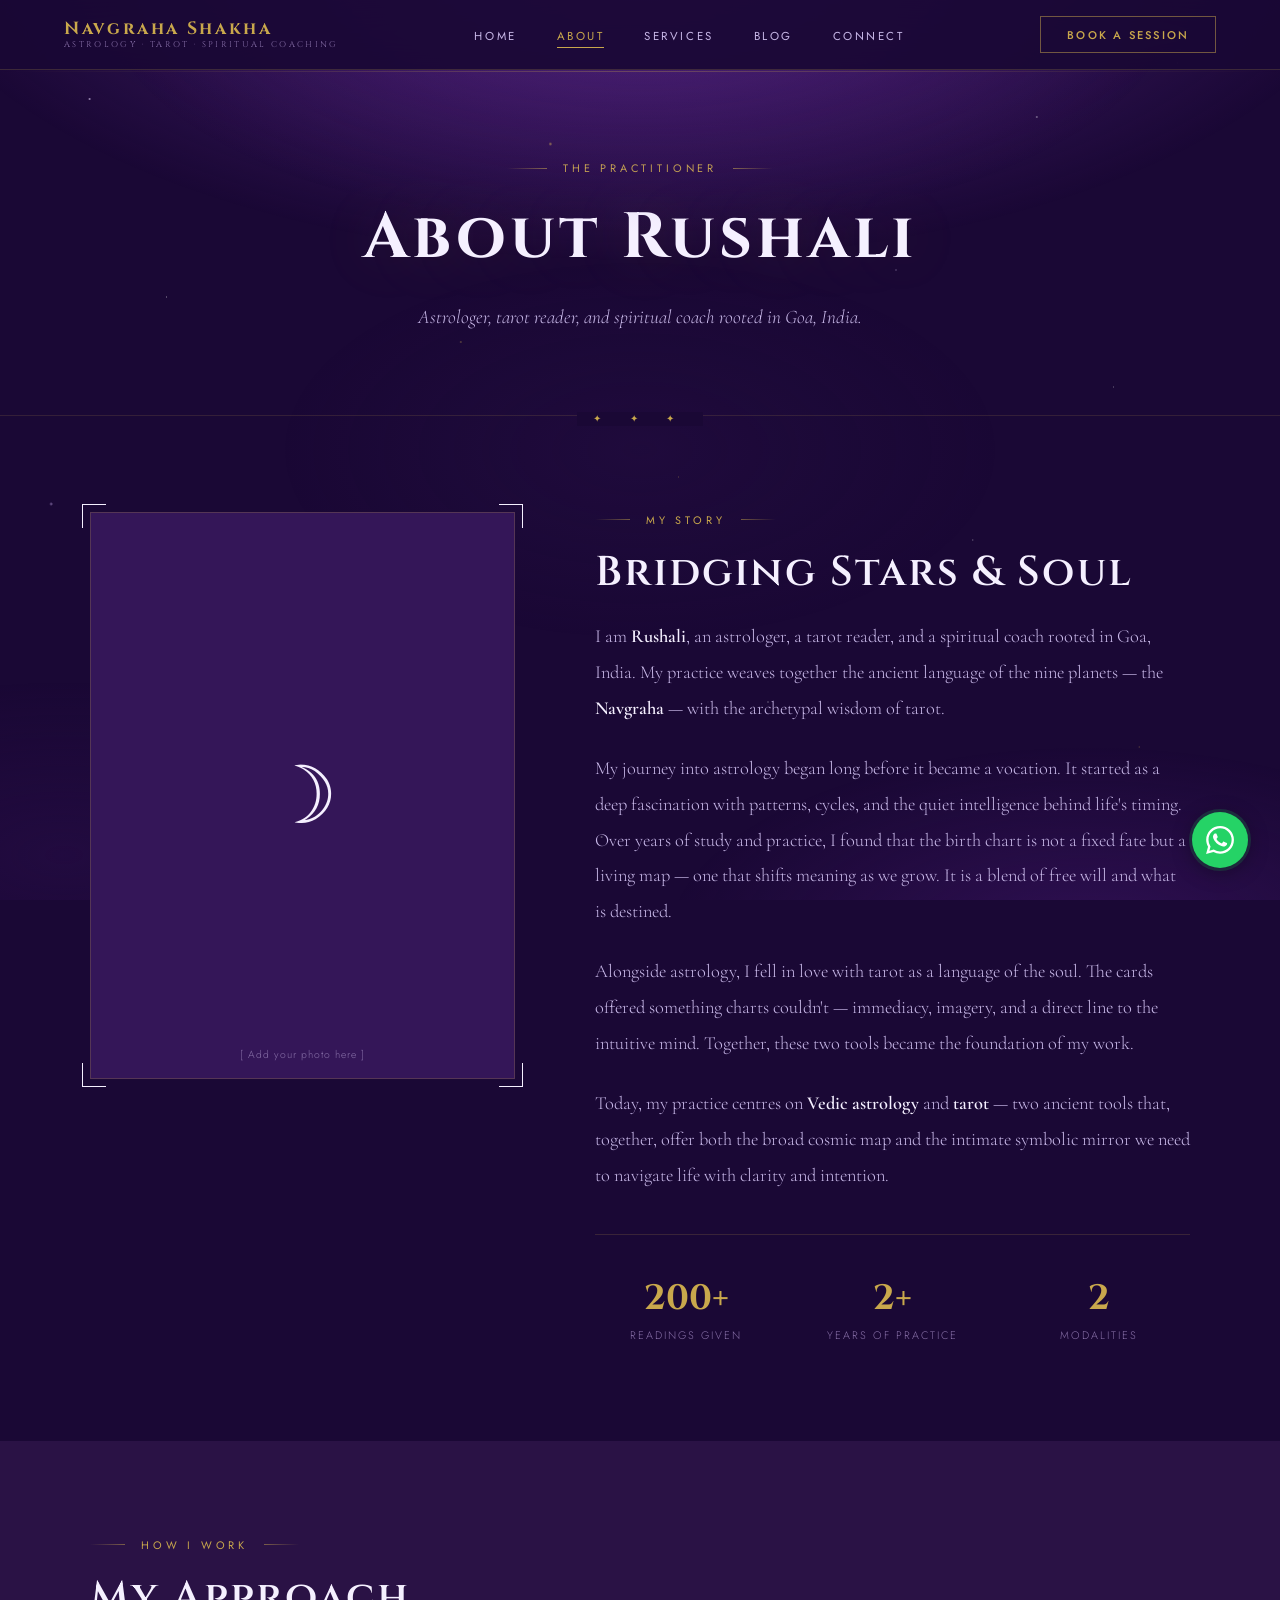
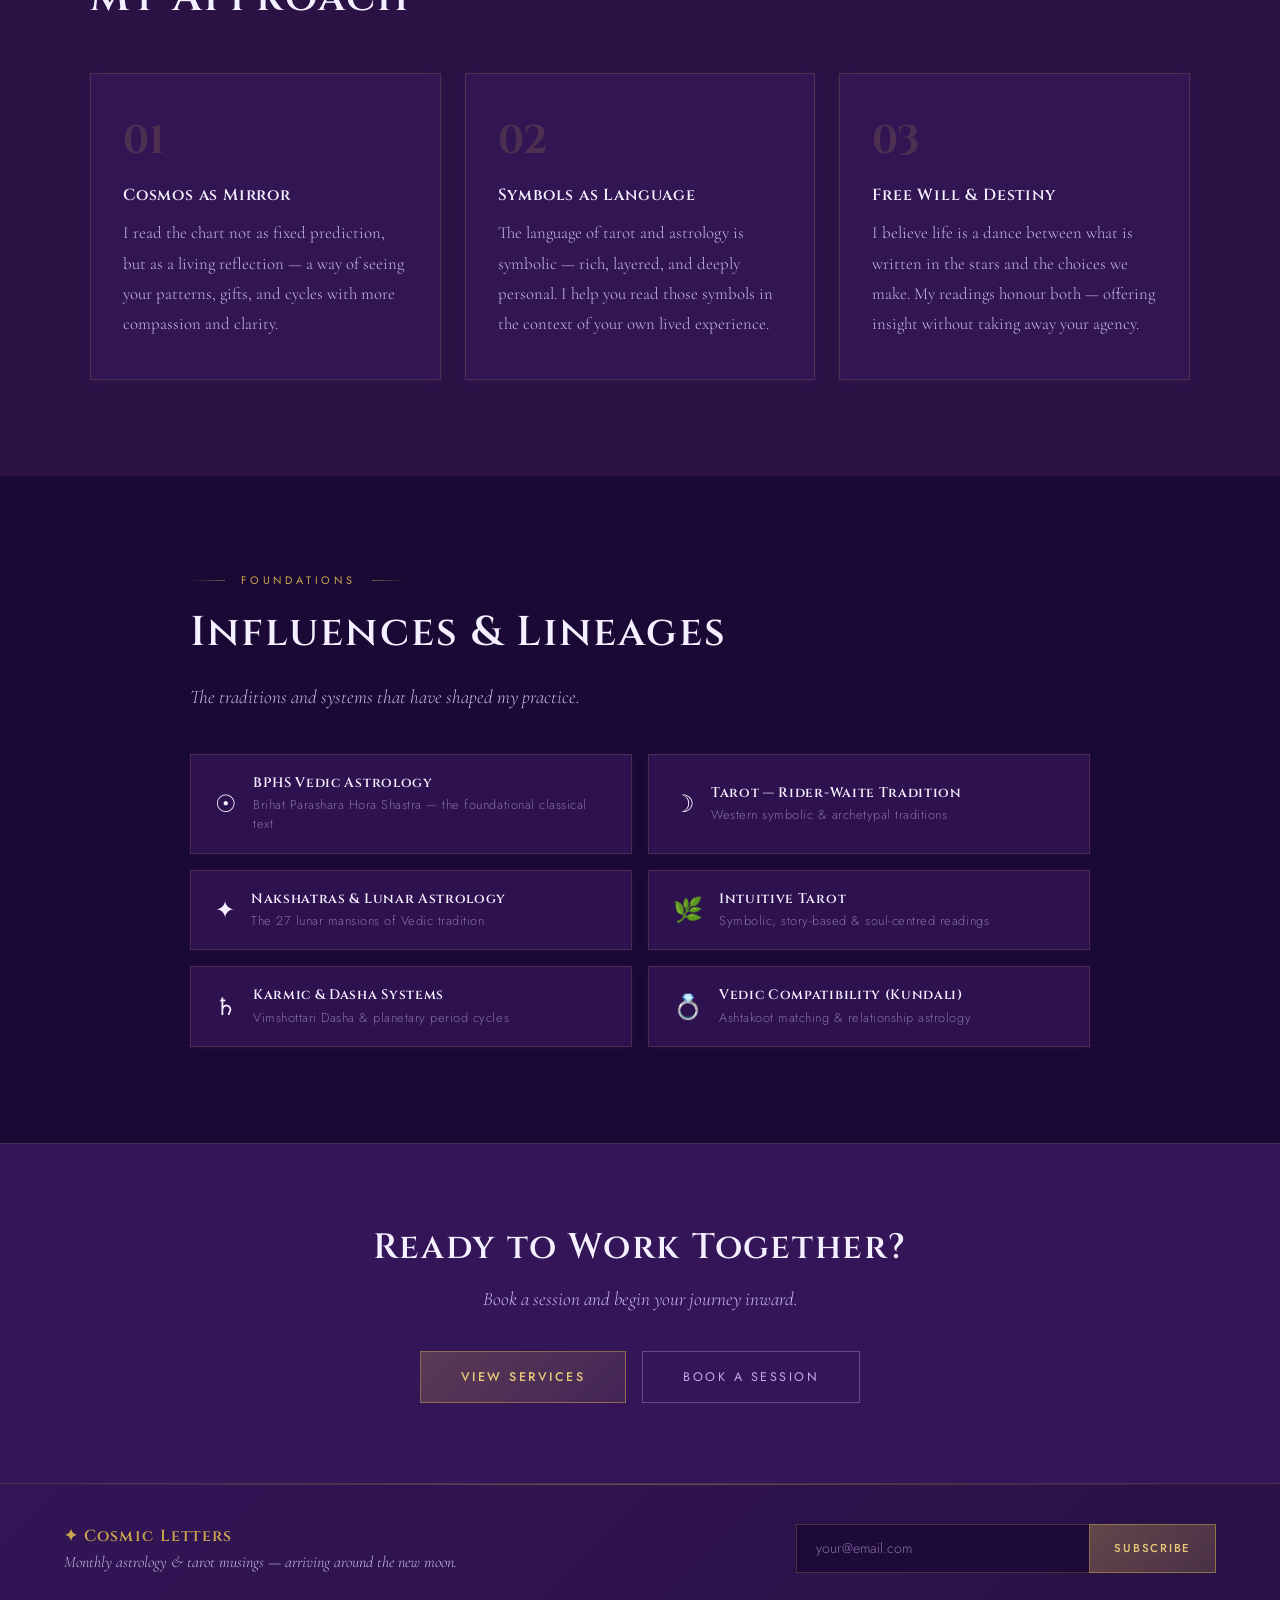
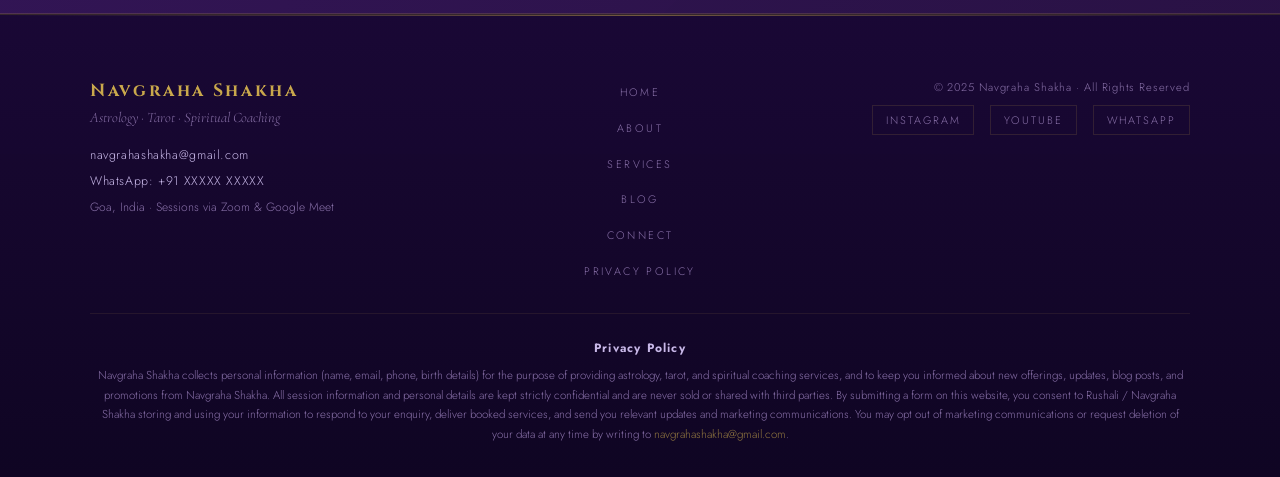
==== commit 16694048: "Add files via upload" ====
--- a/about.html
+++ b/about.html
@@ -9,7 +9,7 @@
 .about-grid { display: grid; grid-template-columns: 1fr 1.4fr; gap: 5rem; align-items: start; max-width: 1100px; margin: 0 auto; }
 .about-image-frame {
   position: relative; width: 100%; aspect-ratio: 3/4;
-  background: var(--surface2); border: 1px solid rgba(196,176,232,0.16);
+  background: var(--surface2); border: 1px solid rgba(201,168,76,0.22);
   display: flex; align-items: center; justify-content: center; font-size: 5rem;
   color: var(--lavender-faint); overflow: hidden;
 }
@@ -21,23 +21,23 @@
 .photo-note { position:absolute;bottom:1rem;left:0;right:0;text-align:center;font-size:0.65rem;color:var(--ink-faint);letter-spacing:0.1em; }
 .about-text p { font-family:'Cormorant Garamond',serif;font-size:1.15rem;line-height:1.95;color:var(--ink-dim);margin-bottom:1.5rem; }
 .about-text p strong { color:var(--ink);font-weight:600; }
-.about-stats { display:grid;grid-template-columns:repeat(3,1fr);gap:1.5rem;margin-top:2.5rem;padding-top:2.5rem;border-top:1px solid rgba(196,176,232,0.12); }
+.about-stats { display:grid;grid-template-columns:repeat(3,1fr);gap:1.5rem;margin-top:2.5rem;padding-top:2.5rem;border-top:1px solid rgba(201,168,76,0.18); }
 .stat-item { text-align:center; }
 .stat-num { font-family:'Cinzel',serif;font-size:2.2rem;font-weight:700;color:var(--gold);display:block; }
 .stat-label { font-size:0.68rem;letter-spacing:0.18em;text-transform:uppercase;color:var(--ink-faint);margin-top:0.3rem; }
 
 .approach-section { background:var(--surface);padding:6rem 2rem;position:relative;z-index:1; }
 .approach-grid { max-width:1100px;margin:3rem auto 0;display:grid;grid-template-columns:repeat(3,1fr);gap:1.5rem; }
-.approach-card { background:rgba(38,26,66,0.65);border:1px solid rgba(196,176,232,0.12);padding:2.5rem 2rem;transition:all 0.3s;box-shadow:0 2px 10px rgba(196,176,232,0.05); }
-.approach-card:hover { border-color:rgba(196,176,232,0.28);box-shadow:0 4px 20px rgba(196,176,232,0.08); }
-.approach-num { font-family:'Cinzel',serif;font-size:2.5rem;font-weight:700;color:rgba(196,176,232,0.12);margin-bottom:1rem;display:block; }
+.approach-card { background:rgba(52,22,88,0.75);border:1px solid rgba(201,168,76,0.18);padding:2.5rem 2rem;transition:all 0.3s;box-shadow:0 2px 10px rgba(196,176,232,0.05); }
+.approach-card:hover { border-color:rgba(201,168,76,0.3);box-shadow:0 4px 20px rgba(201,168,76,0.08); }
+.approach-num { font-family:'Cinzel',serif;font-size:2.5rem;font-weight:700;color:rgba(201,168,76,0.18);margin-bottom:1rem;display:block; }
 .approach-card h3 { font-family:'Cinzel',serif;font-size:1rem;font-weight:600;letter-spacing:0.05em;color:var(--ink);margin-bottom:0.8rem; }
 .approach-card p { font-family:'Cormorant Garamond',serif;font-size:1.05rem;line-height:1.8;color:var(--ink-dim); }
 
 .influences { padding:6rem 2rem;position:relative;z-index:1; }
 .influences-list { display:grid;grid-template-columns:1fr 1fr;gap:1rem;margin-top:2.5rem; }
-.influence-item { display:flex;align-items:center;gap:1rem;padding:1.2rem 1.5rem;border:1px solid rgba(196,176,232,0.12);background:rgba(38,26,66,0.65);transition:border-color 0.3s;box-shadow:0 1px 8px rgba(196,176,232,0.05); }
-.influence-item:hover { border-color:rgba(196,176,232,0.25); }
+.influence-item { display:flex;align-items:center;gap:1rem;padding:1.2rem 1.5rem;border:1px solid rgba(201,168,76,0.18);background:rgba(52,22,88,0.75);transition:border-color 0.3s;box-shadow:0 1px 8px rgba(196,176,232,0.05); }
+.influence-item:hover { border-color:rgba(201,168,76,0.28); }
 .influence-item span:first-child { font-size:1.5rem; }
 .influence-item h4 { font-family:'Cinzel',serif;font-size:0.85rem;font-weight:600;letter-spacing:0.05em;color:var(--ink);margin-bottom:0.2rem; }
 .influence-item p { font-size:0.8rem;color:var(--ink-faint);letter-spacing:0.04em; }
@@ -160,7 +160,7 @@
   </div>
 </div>
 
-<div style="background:var(--surface2);border-top:1px solid rgba(196,176,232,0.12);padding:5rem 2rem;text-align:center;position:relative;z-index:1;">
+<div style="background:var(--surface2);border-top:1px solid rgba(201,168,76,0.18);padding:5rem 2rem;text-align:center;position:relative;z-index:1;">
   <h2 style="font-family:'Cinzel',serif;font-size:clamp(1.4rem,3vw,2.2rem);font-weight:600;letter-spacing:0.05em;color:var(--ink);margin-bottom:1rem;">Ready to Work Together?</h2>
   <p style="font-family:'Cormorant Garamond',serif;font-size:1.2rem;font-style:italic;color:var(--ink-dim);margin-bottom:2.5rem;">Book a session and begin your journey inward.</p>
   <div style="display:flex;gap:1rem;justify-content:center;flex-wrap:wrap;">
@@ -169,6 +169,6 @@
   </div>
 </div>
 
-<script>document.write(getFooter());</script>
+<script>document.write(getNewsletterBar() + getFooter() + getWhatsApp());</script>
 </body>
 </html>
--- a/style.css
+++ b/style.css
@@ -4,27 +4,28 @@
   --gold: #C9A84C;
   --gold-light: #E8C97A;
   --gold-dim: #9A7A35;
-  /* Nebula: dark base with purple radial glow */
-  --deep: #1E1530;
-  --surface: #261A42;
-  --surface2: #301F52;
-  --surface3: #3D2860;
-  --lavender: #C4B0E8;
-  --lavender-mid: #A689D8;
-  --lavender-soft: #E8DEFF;
-  --lavender-dim: #7A5EAD;
-  --lavender-faint: #4A3580;
-  --ink: #F2EEF9;
-  --ink-dim: #C8BEE0;
-  --ink-faint: #7A6E95;
-  --white: #FFFFFF;
+  --gold-pale: rgba(201,168,76,0.15);
+  --jewel: #4A1A78;
+  --jewel-dark: #2E0F50;
+  --jewel-deep: #1A0835;
+  --jewel-mid: #6B2FA0;
+  --jewel-light: #8B4BC8;
+  --surface: #2A1245;
+  --surface2: #341658;
+  --surface3: #3E1A6A;
+  --lavender: #C4A8E8;
+  --lavender-mid: #A07CD0;
+  --lavender-soft: #EAD8FF;
+  --ink: #F5F0FF;
+  --ink-dim: #C8B8E8;
+  --ink-faint: #8870A8;
 }
 
 * { margin: 0; padding: 0; box-sizing: border-box; }
 html { scroll-behavior: smooth; }
 
 body {
-  background: var(--deep);
+  background: var(--jewel-deep);
   color: var(--ink);
   font-family: 'Jost', sans-serif;
   font-weight: 300;
@@ -32,110 +33,159 @@
   min-height: 100vh;
 }
 
-/* Nebula: fixed radial purple glow from top, dark everywhere else */
+/* Rich nebula background */
 body::before {
   content: '';
-  position: fixed;
-  inset: 0;
+  position: fixed; inset: 0;
   background:
-    radial-gradient(ellipse 80% 55% at 50% -5%, rgba(90,50,160,0.55) 0%, transparent 70%),
-    radial-gradient(ellipse 50% 35% at 80% 110%, rgba(61,40,96,0.3) 0%, transparent 60%),
-    radial-gradient(ellipse 40% 30% at 10% 90%, rgba(42,26,80,0.25) 0%, transparent 60%);
-  pointer-events: none;
-  z-index: 0;
+    radial-gradient(ellipse 90% 60% at 50% -10%, rgba(107,47,160,0.7) 0%, transparent 65%),
+    radial-gradient(ellipse 60% 40% at 85% 105%, rgba(74,26,120,0.45) 0%, transparent 55%),
+    radial-gradient(ellipse 50% 35% at 5% 95%, rgba(46,15,80,0.4) 0%, transparent 55%),
+    radial-gradient(ellipse 40% 30% at 50% 50%, rgba(52,22,88,0.2) 0%, transparent 70%);
+  pointer-events: none; z-index: 0;
 }
 
 /* Star field */
 body::after {
   content: '';
-  position: fixed;
-  inset: 0;
+  position: fixed; inset: 0;
   background-image:
-    radial-gradient(1.5px 1.5px at 8% 12%, rgba(196,176,232,0.7) 0%, transparent 100%),
-    radial-gradient(1px 1px at 22% 6%, rgba(255,255,255,0.55) 0%, transparent 100%),
-    radial-gradient(1.5px 1.5px at 45% 18%, rgba(201,168,76,0.55) 0%, transparent 100%),
-    radial-gradient(1px 1px at 67% 4%, rgba(196,176,232,0.6) 0%, transparent 100%),
-    radial-gradient(1px 1px at 83% 15%, rgba(255,255,255,0.45) 0%, transparent 100%),
-    radial-gradient(1px 1px at 93% 8%, rgba(196,176,232,0.5) 0%, transparent 100%),
-    radial-gradient(1.5px 1.5px at 15% 35%, rgba(255,255,255,0.5) 0%, transparent 100%),
-    radial-gradient(1px 1px at 38% 40%, rgba(201,168,76,0.4) 0%, transparent 100%),
-    radial-gradient(1px 1px at 72% 32%, rgba(196,176,232,0.5) 0%, transparent 100%),
-    radial-gradient(1px 1px at 88% 45%, rgba(255,255,255,0.35) 0%, transparent 100%),
-    radial-gradient(1.5px 1.5px at 5% 58%, rgba(196,176,232,0.5) 0%, transparent 100%),
-    radial-gradient(1px 1px at 55% 55%, rgba(201,168,76,0.35) 0%, transparent 100%),
-    radial-gradient(1px 1px at 78% 62%, rgba(255,255,255,0.4) 0%, transparent 100%),
-    radial-gradient(1px 1px at 28% 72%, rgba(196,176,232,0.45) 0%, transparent 100%),
-    radial-gradient(1.5px 1.5px at 62% 80%, rgba(255,255,255,0.5) 0%, transparent 100%),
-    radial-gradient(1px 1px at 91% 85%, rgba(201,168,76,0.4) 0%, transparent 100%),
-    radial-gradient(1px 1px at 18% 90%, rgba(196,176,232,0.45) 0%, transparent 100%),
-    radial-gradient(1px 1px at 48% 94%, rgba(255,255,255,0.35) 0%, transparent 100%);
-  pointer-events: none;
-  z-index: 0;
-}
+    radial-gradient(1.5px 1.5px at 7% 11%, rgba(232,215,255,0.8) 0%, transparent 100%),
+    radial-gradient(1px 1px at 19% 5%, rgba(255,255,255,0.6) 0%, transparent 100%),
+    radial-gradient(2px 2px at 43% 16%, rgba(201,168,76,0.7) 0%, transparent 100%),
+    radial-gradient(1px 1px at 65% 3%, rgba(232,215,255,0.65) 0%, transparent 100%),
+    radial-gradient(1.5px 1.5px at 81% 13%, rgba(255,255,255,0.5) 0%, transparent 100%),
+    radial-gradient(1px 1px at 92% 7%, rgba(196,168,232,0.6) 0%, transparent 100%),
+    radial-gradient(1px 1px at 13% 33%, rgba(255,255,255,0.55) 0%, transparent 100%),
+    radial-gradient(1.5px 1.5px at 36% 38%, rgba(201,168,76,0.45) 0%, transparent 100%),
+    radial-gradient(1px 1px at 70% 30%, rgba(232,215,255,0.55) 0%, transparent 100%),
+    radial-gradient(1px 1px at 87% 43%, rgba(255,255,255,0.4) 0%, transparent 100%),
+    radial-gradient(2px 2px at 4% 56%, rgba(196,168,232,0.55) 0%, transparent 100%),
+    radial-gradient(1px 1px at 53% 53%, rgba(201,168,76,0.4) 0%, transparent 100%),
+    radial-gradient(1px 1px at 76% 60%, rgba(255,255,255,0.45) 0%, transparent 100%),
+    radial-gradient(1.5px 1.5px at 26% 70%, rgba(196,168,232,0.5) 0%, transparent 100%),
+    radial-gradient(1px 1px at 60% 78%, rgba(255,255,255,0.55) 0%, transparent 100%),
+    radial-gradient(1px 1px at 89% 83%, rgba(201,168,76,0.45) 0%, transparent 100%),
+    radial-gradient(1px 1px at 16% 88%, rgba(232,215,255,0.5) 0%, transparent 100%),
+    radial-gradient(1.5px 1.5px at 47% 93%, rgba(255,255,255,0.4) 0%, transparent 100%),
+    radial-gradient(1px 1px at 74% 97%, rgba(196,168,232,0.45) 0%, transparent 100%);
+  pointer-events: none; z-index: 0;
+}
+
+/* ── DECORATIVE HELPERS ── */
+.ornate-divider {
+  display: flex; align-items: center; gap: 1rem;
+  margin: 2rem 0; justify-content: center;
+}
+.ornate-divider::before, .ornate-divider::after {
+  content: '';
+  flex: 1; max-width: 180px; height: 1px;
+  background: linear-gradient(90deg, transparent, rgba(201,168,76,0.5));
+}
+.ornate-divider::after { background: linear-gradient(90deg, rgba(201,168,76,0.5), transparent); }
+.ornate-divider-symbol { color: var(--gold); font-size: 0.8rem; letter-spacing: 0.5rem; }
+
+/* Corner decoration mixin via pseudo */
+.corner-box { position: relative; }
+.corner-box::before, .corner-box::after {
+  content: '';
+  position: absolute; width: 20px; height: 20px;
+  border-color: rgba(201,168,76,0.4);
+}
+.corner-box::before { top: -1px; left: -1px; border-top: 1px solid; border-left: 1px solid; }
+.corner-box::after { bottom: -1px; right: -1px; border-bottom: 1px solid; border-right: 1px solid; }
 
 /* ── NAV ── */
 nav {
   position: fixed; top: 0; left: 0; right: 0; z-index: 100;
   display: flex; align-items: center; justify-content: space-between;
-  padding: 1.2rem 4rem;
-  background: rgba(30,21,48,0.88);
-  backdrop-filter: blur(16px);
-  border-bottom: 1px solid rgba(196,176,232,0.15);
+  padding: 1rem 4rem;
+  background: rgba(26,8,53,0.92);
+  backdrop-filter: blur(20px);
+  border-bottom: 1px solid rgba(201,168,76,0.2);
+}
+nav::after {
+  content: '';
+  position: absolute; bottom: -3px; left: 0; right: 0; height: 1px;
+  background: linear-gradient(90deg, transparent, rgba(201,168,76,0.3), transparent);
 }
 .nav-logo {
-  font-family: 'Cinzel', serif; font-size: 1.05rem; font-weight: 700;
-  letter-spacing: 0.12em; color: var(--gold); text-decoration: none; line-height: 1.2;
+  font-family: 'Cinzel', serif; font-size: 1.1rem; font-weight: 700;
+  letter-spacing: 0.15em; color: var(--gold); text-decoration: none; line-height: 1.2;
 }
 .nav-logo small {
-  display: block; font-size: 0.55rem; font-weight: 400;
-  letter-spacing: 0.22em; color: var(--ink-faint); text-transform: uppercase;
-}
-.nav-links { display: flex; gap: 2.2rem; list-style: none; }
+  display: block; font-size: 0.52rem; font-weight: 400;
+  letter-spacing: 0.28em; color: var(--ink-faint); text-transform: uppercase;
+}
+.nav-links { display: flex; gap: 2.5rem; list-style: none; }
 .nav-links a {
-  font-size: 0.75rem; font-weight: 400; letter-spacing: 0.18em;
+  font-size: 0.72rem; font-weight: 400; letter-spacing: 0.22em;
   text-transform: uppercase; color: var(--ink-dim);
   text-decoration: none; transition: color 0.3s; position: relative;
 }
 .nav-links a::after {
   content: ''; position: absolute; bottom: -4px; left: 0; right: 0;
-  height: 1px; background: var(--lavender); transform: scaleX(0); transition: transform 0.3s;
-}
-.nav-links a:hover, .nav-links a.active { color: var(--lavender); }
+  height: 1px; background: var(--gold); transform: scaleX(0); transition: transform 0.3s;
+}
+.nav-links a:hover, .nav-links a.active { color: var(--gold); }
 .nav-links a:hover::after, .nav-links a.active::after { transform: scaleX(1); }
 .nav-cta {
-  font-size: 0.72rem; font-weight: 500; letter-spacing: 0.15em; text-transform: uppercase;
-  padding: 0.55rem 1.4rem; border: 1px solid rgba(196,176,232,0.4);
-  color: var(--lavender); text-decoration: none; transition: all 0.3s;
-}
-.nav-cta:hover { background: rgba(196,176,232,0.12); border-color: var(--lavender); }
+  font-size: 0.7rem; font-weight: 500; letter-spacing: 0.2em; text-transform: uppercase;
+  padding: 0.6rem 1.6rem; border: 1px solid rgba(201,168,76,0.5);
+  color: var(--gold); text-decoration: none; transition: all 0.3s;
+  position: relative; overflow: hidden;
+}
+.nav-cta::before {
+  content: ''; position: absolute; inset: 0;
+  background: var(--gold); transform: scaleX(0); transform-origin: left;
+  transition: transform 0.3s; z-index: -1;
+}
+.nav-cta:hover { color: var(--jewel-deep); }
+.nav-cta:hover::before { transform: scaleX(1); }
 
 .hamburger { display: none; flex-direction: column; gap: 5px; cursor: pointer; background: none; border: none; padding: 4px; }
-.hamburger span { width: 24px; height: 1px; background: var(--lavender); display: block; }
+.hamburger span { width: 24px; height: 1px; background: var(--gold); display: block; }
 .mobile-menu {
-  display: none; position: fixed; top: 65px; left: 0; right: 0;
-  background: rgba(30,21,48,0.97); border-bottom: 1px solid rgba(196,176,232,0.15);
+  display: none; position: fixed; top: 68px; left: 0; right: 0;
+  background: rgba(26,8,53,0.98); border-bottom: 1px solid rgba(201,168,76,0.2);
   padding: 2rem; flex-direction: column; gap: 1.5rem; z-index: 99;
 }
 .mobile-menu.open { display: flex; }
 .mobile-menu a { font-size: 0.8rem; letter-spacing: 0.2em; text-transform: uppercase; color: var(--ink-dim); text-decoration: none; transition: color 0.3s; }
-.mobile-menu a:hover { color: var(--lavender); }
-
-/* ── PAGE HERO ── */
+.mobile-menu a:hover { color: var(--gold); }
+
+/* ── PAGE HERO (inner pages) ── */
 .page-hero {
   position: relative; padding: 10rem 2rem 5rem; text-align: center; z-index: 1;
-  border-bottom: 1px solid rgba(196,176,232,0.12);
+  border-bottom: 1px solid rgba(201,168,76,0.15);
+}
+.page-hero::before {
+  content: '';
+  position: absolute; inset: 0;
+  background: radial-gradient(ellipse 60% 80% at 50% 0%, rgba(107,47,160,0.3) 0%, transparent 70%);
+  pointer-events: none;
+}
+/* Ornate top border on page hero */
+.page-hero::after {
+  content: '✦ ✦ ✦';
+  position: absolute; bottom: -0.7rem; left: 50%; transform: translateX(-50%);
+  font-size: 0.6rem; color: var(--gold); letter-spacing: 0.8rem;
+  background: var(--jewel-deep); padding: 0 1rem;
 }
 .page-eyebrow {
-  font-size: 0.7rem; font-weight: 400; letter-spacing: 0.3em; text-transform: uppercase;
-  color: var(--lavender-mid); margin-bottom: 1rem;
-  display: flex; align-items: center; justify-content: center; gap: 0.8rem;
+  font-size: 0.68rem; font-weight: 400; letter-spacing: 0.35em; text-transform: uppercase;
+  color: var(--gold); margin-bottom: 1.2rem;
+  display: flex; align-items: center; justify-content: center; gap: 1rem;
 }
 .page-eyebrow::before, .page-eyebrow::after {
-  content: ''; width: 30px; height: 1px; background: var(--lavender-dim); opacity: 0.6;
-}
+  content: ''; width: 40px; height: 1px;
+  background: linear-gradient(90deg, transparent, rgba(201,168,76,0.6));
+}
+.page-eyebrow::after { background: linear-gradient(90deg, rgba(201,168,76,0.6), transparent); }
 .page-title {
   font-family: 'Cinzel', serif; font-size: clamp(2rem, 5vw, 4rem);
-  font-weight: 700; letter-spacing: 0.05em; color: var(--ink); margin-bottom: 1.2rem;
+  font-weight: 700; letter-spacing: 0.06em; color: var(--ink); margin-bottom: 1.2rem;
+  text-shadow: 0 0 60px rgba(201,168,76,0.2);
 }
 .page-subtitle {
   font-family: 'Cormorant Garamond', serif; font-size: 1.2rem; font-style: italic;
@@ -146,105 +196,227 @@
 section { position: relative; z-index: 1; padding: 6rem 2rem; }
 .section-inner { max-width: 1100px; margin: 0 auto; }
 .section-eyebrow {
-  font-size: 0.7rem; font-weight: 400; letter-spacing: 0.3em; text-transform: uppercase;
-  color: var(--lavender-mid); margin-bottom: 1rem; display: flex; align-items: center; gap: 0.8rem;
-}
-.section-eyebrow::before, .section-eyebrow::after { content: ''; width: 30px; height: 1px; background: var(--lavender-dim); opacity: 0.5; }
+  font-size: 0.68rem; font-weight: 400; letter-spacing: 0.35em; text-transform: uppercase;
+  color: var(--gold); margin-bottom: 1rem; display: flex; align-items: center; gap: 1rem;
+}
+.section-eyebrow::before, .section-eyebrow::after {
+  content: ''; width: 35px; height: 1px;
+  background: linear-gradient(90deg, transparent, rgba(201,168,76,0.5));
+}
+.section-eyebrow::after { background: linear-gradient(90deg, rgba(201,168,76,0.5), transparent); }
 .section-title {
   font-family: 'Cinzel', serif; font-size: clamp(1.6rem, 3.5vw, 2.6rem);
-  font-weight: 600; letter-spacing: 0.04em; color: var(--ink); margin-bottom: 1.2rem;
+  font-weight: 600; letter-spacing: 0.05em; color: var(--ink); margin-bottom: 1.2rem;
 }
 .section-subtitle {
-  font-family: 'Cormorant Garamond', serif; font-size: 1.15rem;
+  font-family: 'Cormorant Garamond', serif; font-size: 1.2rem;
   font-style: italic; color: var(--ink-dim); line-height: 1.8; max-width: 600px;
 }
 
 /* ── BUTTONS ── */
 .btn-primary {
-  display: inline-block; font-family: 'Jost', sans-serif; font-size: 0.8rem;
-  font-weight: 500; letter-spacing: 0.18em; text-transform: uppercase; padding: 1rem 2.2rem;
-  background: rgba(166,137,216,0.18); color: var(--lavender-soft);
-  text-decoration: none; transition: all 0.3s; border: 1px solid rgba(196,176,232,0.45);
-}
-.btn-primary:hover { background: rgba(196,176,232,0.28); border-color: var(--lavender); transform: translateY(-2px); }
+  display: inline-block; font-family: 'Jost', sans-serif; font-size: 0.78rem;
+  font-weight: 500; letter-spacing: 0.2em; text-transform: uppercase; padding: 1rem 2.5rem;
+  background: linear-gradient(135deg, rgba(201,168,76,0.25), rgba(201,168,76,0.1));
+  color: var(--gold-light); text-decoration: none; transition: all 0.35s;
+  border: 1px solid rgba(201,168,76,0.5); position: relative; overflow: hidden;
+}
+.btn-primary::before {
+  content: ''; position: absolute; inset: 0;
+  background: linear-gradient(135deg, rgba(201,168,76,0.4), rgba(201,168,76,0.2));
+  transform: scaleX(0); transform-origin: left; transition: transform 0.35s; z-index: -1;
+}
+.btn-primary:hover { transform: translateY(-2px); box-shadow: 0 6px 30px rgba(201,168,76,0.2); }
+.btn-primary:hover::before { transform: scaleX(1); }
 .btn-secondary {
-  display: inline-block; font-family: 'Jost', sans-serif; font-size: 0.8rem;
-  font-weight: 400; letter-spacing: 0.18em; text-transform: uppercase; padding: 1rem 2.2rem;
-  border: 1px solid rgba(196,176,232,0.3); color: var(--lavender); text-decoration: none; transition: all 0.3s;
-}
-.btn-secondary:hover { border-color: var(--lavender); background: rgba(196,176,232,0.08); }
+  display: inline-block; font-family: 'Jost', sans-serif; font-size: 0.78rem;
+  font-weight: 400; letter-spacing: 0.2em; text-transform: uppercase; padding: 1rem 2.5rem;
+  border: 1px solid rgba(196,168,232,0.35); color: var(--lavender); text-decoration: none; transition: all 0.3s;
+}
+.btn-secondary:hover { border-color: var(--lavender); background: rgba(196,168,232,0.1); transform: translateY(-2px); }
+
+/* ── CARDS (shared) ── */
+.rich-card {
+  background: linear-gradient(145deg, rgba(52,22,88,0.8), rgba(42,18,69,0.9));
+  border: 1px solid rgba(201,168,76,0.18);
+  position: relative; transition: all 0.35s;
+  backdrop-filter: blur(8px);
+}
+.rich-card::before {
+  content: '';
+  position: absolute; top: 0; left: 0; right: 0; height: 1px;
+  background: linear-gradient(90deg, transparent, rgba(201,168,76,0.4), transparent);
+  opacity: 0; transition: opacity 0.35s;
+}
+.rich-card:hover { border-color: rgba(201,168,76,0.35); transform: translateY(-3px); box-shadow: 0 12px 40px rgba(0,0,0,0.3), 0 0 30px rgba(107,47,160,0.15); }
+.rich-card:hover::before { opacity: 1; }
 
 /* ── SEPARATOR ── */
-.gold-sep { display: flex; align-items: center; gap: 1rem; margin: 3rem 0; justify-content: center; }
-.gold-sep::before, .gold-sep::after { content: ''; flex: 1; max-width: 200px; height: 1px; background: linear-gradient(90deg, transparent, rgba(196,176,232,0.3)); }
-.gold-sep::after { background: linear-gradient(90deg, rgba(196,176,232,0.3), transparent); }
-.gold-sep span { color: var(--lavender-mid); font-size: 0.75rem; letter-spacing: 0.4rem; }
-
-/* ── CARDS ── */
-.card { background: rgba(38,26,66,0.7); border: 1px solid rgba(196,176,232,0.12); transition: all 0.3s; backdrop-filter: blur(8px); }
-.card:hover { border-color: rgba(196,176,232,0.3); }
+.gold-sep {
+  display: flex; align-items: center; gap: 1rem; margin: 3rem 0; justify-content: center;
+}
+.gold-sep::before, .gold-sep::after {
+  content: ''; flex: 1; max-width: 200px; height: 1px;
+  background: linear-gradient(90deg, transparent, rgba(201,168,76,0.4));
+}
+.gold-sep::after { background: linear-gradient(90deg, rgba(201,168,76,0.4), transparent); }
+.gold-sep span { color: var(--gold); font-size: 0.75rem; letter-spacing: 0.5rem; }
 
 /* ── FORMS ── */
 .form-group { display: flex; flex-direction: column; gap: 0.5rem; }
-.form-label { font-size: 0.68rem; font-weight: 400; letter-spacing: 0.22em; text-transform: uppercase; color: var(--lavender-dim); }
+.form-label {
+  font-size: 0.68rem; font-weight: 400; letter-spacing: 0.25em; text-transform: uppercase;
+  color: rgba(201,168,76,0.7);
+}
 .form-input, .form-textarea, .form-select {
-  background: rgba(48,31,82,0.6); border: 1px solid rgba(196,176,232,0.18);
-  color: var(--ink); padding: 0.85rem 1.2rem; font-family: 'Jost', sans-serif;
-  font-size: 0.9rem; font-weight: 300; outline: none; transition: border-color 0.3s;
-  width: 100%; appearance: none; backdrop-filter: blur(4px);
-}
-.form-input:focus, .form-textarea:focus, .form-select:focus { border-color: rgba(196,176,232,0.55); }
+  background: rgba(26,8,53,0.7);
+  border: 1px solid rgba(201,168,76,0.2);
+  color: var(--ink); padding: 0.9rem 1.2rem;
+  font-family: 'Jost', sans-serif; font-size: 0.9rem; font-weight: 300;
+  outline: none; transition: border-color 0.3s; width: 100%; appearance: none;
+}
+.form-input:focus, .form-textarea:focus, .form-select:focus {
+  border-color: rgba(201,168,76,0.55);
+  background: rgba(26,8,53,0.85);
+}
 .form-input::placeholder, .form-textarea::placeholder { color: var(--ink-faint); }
 .form-textarea { resize: vertical; min-height: 130px; }
 .form-select { cursor: pointer; }
 .form-select option { background: var(--surface2); color: var(--ink); }
 .form-submit {
-  background: rgba(166,137,216,0.2); color: var(--lavender-soft);
-  border: 1px solid rgba(196,176,232,0.45); padding: 1rem 2.5rem;
-  font-family: 'Jost', sans-serif; font-size: 0.8rem; font-weight: 500;
-  letter-spacing: 0.2em; text-transform: uppercase; cursor: pointer; transition: all 0.3s;
-}
-.form-submit:hover { background: rgba(196,176,232,0.28); transform: translateY(-2px); }
+  background: linear-gradient(135deg, rgba(201,168,76,0.3), rgba(201,168,76,0.15));
+  color: var(--gold-light); border: 1px solid rgba(201,168,76,0.5);
+  padding: 1rem 2.5rem; font-family: 'Jost', sans-serif; font-size: 0.8rem;
+  font-weight: 500; letter-spacing: 0.2em; text-transform: uppercase;
+  cursor: pointer; transition: all 0.3s;
+}
+.form-submit:hover { background: linear-gradient(135deg, rgba(201,168,76,0.45), rgba(201,168,76,0.25)); transform: translateY(-2px); box-shadow: 0 6px 25px rgba(201,168,76,0.15); }
 
 /* ── FOOTER ── */
 footer {
-  background: rgba(30,21,48,0.95); border-top: 1px solid rgba(196,176,232,0.12);
-  padding: 3rem 4rem; position: relative; z-index: 1; backdrop-filter: blur(12px);
+  background: linear-gradient(180deg, rgba(26,8,53,0.98), rgba(15,5,35,1));
+  border-top: 1px solid rgba(201,168,76,0.2); padding: 4rem 4rem 2rem;
+  position: relative; z-index: 1;
+}
+footer::before {
+  content: '';
+  position: absolute; top: 0; left: 0; right: 0; height: 1px;
+  background: linear-gradient(90deg, transparent, rgba(201,168,76,0.5), transparent);
 }
 .footer-inner {
   max-width: 1100px; margin: 0 auto;
-  display: grid; grid-template-columns: 1fr auto 1fr; align-items: start; gap: 2rem;
-}
-.footer-logo { font-family: 'Cinzel', serif; font-size: 1rem; font-weight: 700; letter-spacing: 0.1em; color: var(--gold); text-decoration: none; }
-.footer-tagline { font-family: 'Cormorant Garamond', serif; font-size: 0.88rem; font-style: italic; color: var(--ink-faint); margin-top: 0.3rem; }
-.footer-contact { margin-top: 1rem; display: flex; flex-direction: column; gap: 0.4rem; }
-.footer-contact a { font-size: 0.75rem; letter-spacing: 0.05em; color: var(--ink-dim); text-decoration: none; transition: color 0.3s; }
-.footer-contact a:hover { color: var(--lavender); }
+  display: grid; grid-template-columns: 1fr auto 1fr; align-items: start; gap: 3rem;
+}
+.footer-logo {
+  font-family: 'Cinzel', serif; font-size: 1.1rem; font-weight: 700;
+  letter-spacing: 0.15em; color: var(--gold); text-decoration: none;
+}
+.footer-tagline {
+  font-family: 'Cormorant Garamond', serif; font-size: 0.9rem;
+  font-style: italic; color: var(--ink-faint); margin-top: 0.4rem;
+}
+.footer-contact { margin-top: 1.2rem; display: flex; flex-direction: column; gap: 0.5rem; }
+.footer-contact a { font-size: 0.78rem; color: var(--ink-dim); text-decoration: none; transition: color 0.3s; letter-spacing: 0.05em; }
+.footer-contact a:hover { color: var(--gold); }
 .footer-contact span { font-size: 0.72rem; color: var(--ink-faint); }
-.footer-links { display: flex; flex-direction: column; gap: 0.7rem; list-style: none; align-items: center; }
-.footer-links a { font-size: 0.7rem; letter-spacing: 0.18em; text-transform: uppercase; color: var(--ink-faint); text-decoration: none; transition: color 0.3s; }
-.footer-links a:hover { color: var(--lavender); }
+.footer-links { display: flex; flex-direction: column; gap: 0.8rem; list-style: none; align-items: center; }
+.footer-links a {
+  font-size: 0.68rem; letter-spacing: 0.22em; text-transform: uppercase;
+  color: var(--ink-faint); text-decoration: none; transition: color 0.3s;
+}
+.footer-links a:hover { color: var(--gold); }
 .footer-right { text-align: right; }
-.footer-copy { font-size: 0.7rem; letter-spacing: 0.06em; color: var(--ink-faint); margin-bottom: 0.5rem; }
-.footer-social { display: flex; gap: 1rem; justify-content: flex-end; }
-.footer-social a { font-size: 0.7rem; letter-spacing: 0.15em; text-transform: uppercase; color: var(--ink-faint); text-decoration: none; transition: color 0.3s; }
-.footer-social a:hover { color: var(--lavender); }
+.footer-copy { font-size: 0.7rem; letter-spacing: 0.08em; color: var(--ink-faint); margin-bottom: 0.6rem; }
+.footer-social { display: flex; gap: 1rem; justify-content: flex-end; flex-wrap: wrap; }
+.footer-social a {
+  font-size: 0.68rem; letter-spacing: 0.18em; text-transform: uppercase;
+  color: var(--ink-faint); text-decoration: none; transition: color 0.3s;
+  padding: 0.4rem 0.8rem; border: 1px solid rgba(201,168,76,0.15); transition: all 0.3s;
+}
+.footer-social a:hover { color: var(--gold); border-color: rgba(201,168,76,0.4); }
 .footer-privacy {
-  max-width: 1100px; margin: 1.5rem auto 0; padding-top: 1.5rem;
-  border-top: 1px solid rgba(196,176,232,0.08);
-  font-size: 0.72rem; color: var(--ink-faint); line-height: 1.7;
-}
-.footer-privacy strong { color: var(--ink-dim); display: block; margin-bottom: 0.4rem; font-size: 0.75rem; letter-spacing: 0.1em; }
-.footer-privacy a { color: var(--lavender-mid); text-decoration: none; }
-.footer-privacy a:hover { text-decoration: underline; }
+  max-width: 1100px; margin: 2rem auto 0; padding-top: 1.5rem;
+  border-top: 1px solid rgba(201,168,76,0.1);
+  font-size: 0.72rem; color: var(--ink-faint); line-height: 1.7; text-align: center;
+}
+.footer-privacy a { color: rgba(201,168,76,0.7); text-decoration: none; }
+.footer-privacy a:hover { color: var(--gold); }
+
+/* ── WHATSAPP BUTTON ── */
+.whatsapp-btn {
+  position: fixed; bottom: 2rem; right: 2rem; z-index: 999;
+  width: 56px; height: 56px; border-radius: 50%;
+  background: #25D366;
+  display: flex; align-items: center; justify-content: center;
+  box-shadow: 0 4px 20px rgba(0,0,0,0.35), 0 0 0 3px rgba(37,211,102,0.2);
+  text-decoration: none; transition: all 0.3s;
+  animation: waPulse 2.5s ease-in-out infinite;
+}
+.whatsapp-btn:hover { transform: scale(1.1); box-shadow: 0 6px 28px rgba(0,0,0,0.4), 0 0 0 5px rgba(37,211,102,0.25); }
+.whatsapp-btn svg { width: 28px; height: 28px; fill: white; }
+.whatsapp-tooltip {
+  position: absolute; right: 68px; top: 50%; transform: translateY(-50%);
+  background: rgba(26,8,53,0.95); color: var(--ink); font-size: 0.72rem;
+  letter-spacing: 0.08em; padding: 0.4rem 0.9rem; white-space: nowrap;
+  border: 1px solid rgba(201,168,76,0.2); opacity: 0; transition: opacity 0.3s; pointer-events: none;
+}
+.whatsapp-btn:hover .whatsapp-tooltip { opacity: 1; }
+@keyframes waPulse {
+  0%, 100% { box-shadow: 0 4px 20px rgba(0,0,0,0.35), 0 0 0 3px rgba(37,211,102,0.2); }
+  50% { box-shadow: 0 4px 20px rgba(0,0,0,0.35), 0 0 0 8px rgba(37,211,102,0.08); }
+}
+
+/* ── NEWSLETTER BAR ── */
+.newsletter-bar {
+  background: linear-gradient(135deg, rgba(52,22,88,0.95), rgba(42,18,69,0.98));
+  border-top: 1px solid rgba(201,168,76,0.2);
+  border-bottom: 1px solid rgba(201,168,76,0.2);
+  padding: 2.5rem 4rem; position: relative; z-index: 1;
+  display: flex; align-items: center; gap: 3rem; flex-wrap: wrap;
+}
+.newsletter-bar::before {
+  content: ''; position: absolute; top: 0; left: 0; right: 0; height: 1px;
+  background: linear-gradient(90deg, transparent, rgba(201,168,76,0.4), transparent);
+}
+.newsletter-bar-text { flex: 1; min-width: 240px; }
+.newsletter-bar-text h3 {
+  font-family: 'Cinzel', serif; font-size: 1rem; font-weight: 600;
+  letter-spacing: 0.08em; color: var(--gold); margin-bottom: 0.3rem;
+}
+.newsletter-bar-text p {
+  font-family: 'Cormorant Garamond', serif; font-size: 1rem; font-style: italic;
+  color: var(--ink-dim);
+}
+.newsletter-bar-form { display: flex; gap: 0; flex: 1; max-width: 420px; }
+.newsletter-bar-form input {
+  flex: 1; background: rgba(26,8,53,0.8);
+  border: 1px solid rgba(201,168,76,0.25); border-right: none;
+  color: var(--ink); padding: 0.85rem 1.2rem;
+  font-family: 'Jost', sans-serif; font-size: 0.88rem; font-weight: 300; outline: none;
+  transition: border-color 0.3s;
+}
+.newsletter-bar-form input:focus { border-color: rgba(201,168,76,0.5); }
+.newsletter-bar-form input::placeholder { color: var(--ink-faint); }
+.newsletter-bar-form button {
+  background: linear-gradient(135deg, rgba(201,168,76,0.35), rgba(201,168,76,0.2));
+  color: var(--gold-light); border: 1px solid rgba(201,168,76,0.5);
+  padding: 0.85rem 1.5rem; font-family: 'Jost', sans-serif; font-size: 0.72rem;
+  font-weight: 500; letter-spacing: 0.15em; text-transform: uppercase;
+  cursor: pointer; transition: all 0.3s; white-space: nowrap;
+}
+.newsletter-bar-form button:hover { background: linear-gradient(135deg, rgba(201,168,76,0.5), rgba(201,168,76,0.3)); }
+.newsletter-success { display: none; font-family: 'Cormorant Garamond', serif; font-style: italic; color: var(--gold); font-size: 1rem; }
 
 /* ── RESPONSIVE ── */
 @media (max-width: 900px) {
-  nav { padding: 1.2rem 1.5rem; }
+  nav { padding: 1rem 1.5rem; }
   .nav-links, .nav-cta { display: none; }
   .hamburger { display: flex; }
-  footer { padding: 3rem 1.5rem; }
+  footer { padding: 3rem 1.5rem 2rem; }
   .footer-inner { grid-template-columns: 1fr; text-align: left; }
   .footer-right { text-align: left; }
   .footer-social { justify-content: flex-start; }
-}
+  .newsletter-bar { padding: 2rem 1.5rem; flex-direction: column; gap: 1.5rem; }
+  .newsletter-bar-form { max-width: 100%; }
+  .whatsapp-btn { bottom: 1.5rem; right: 1.5rem; }
+}
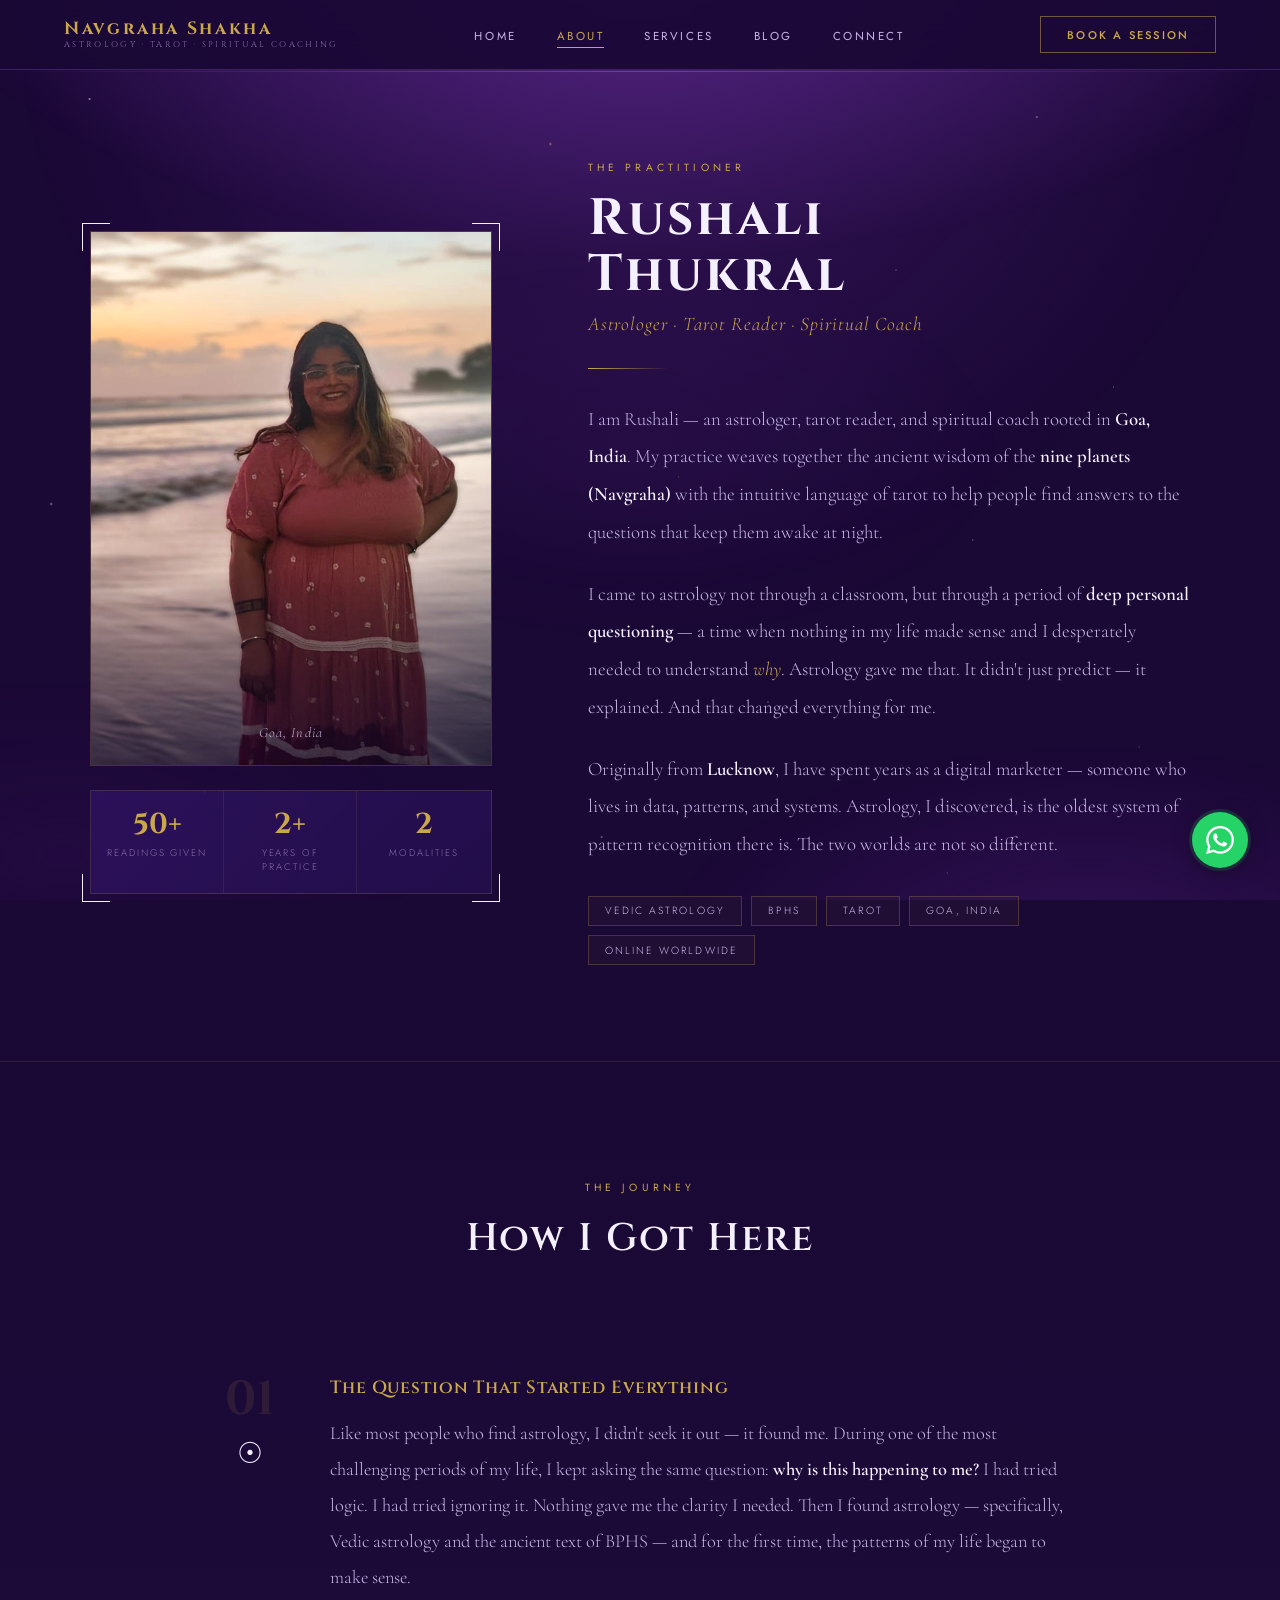
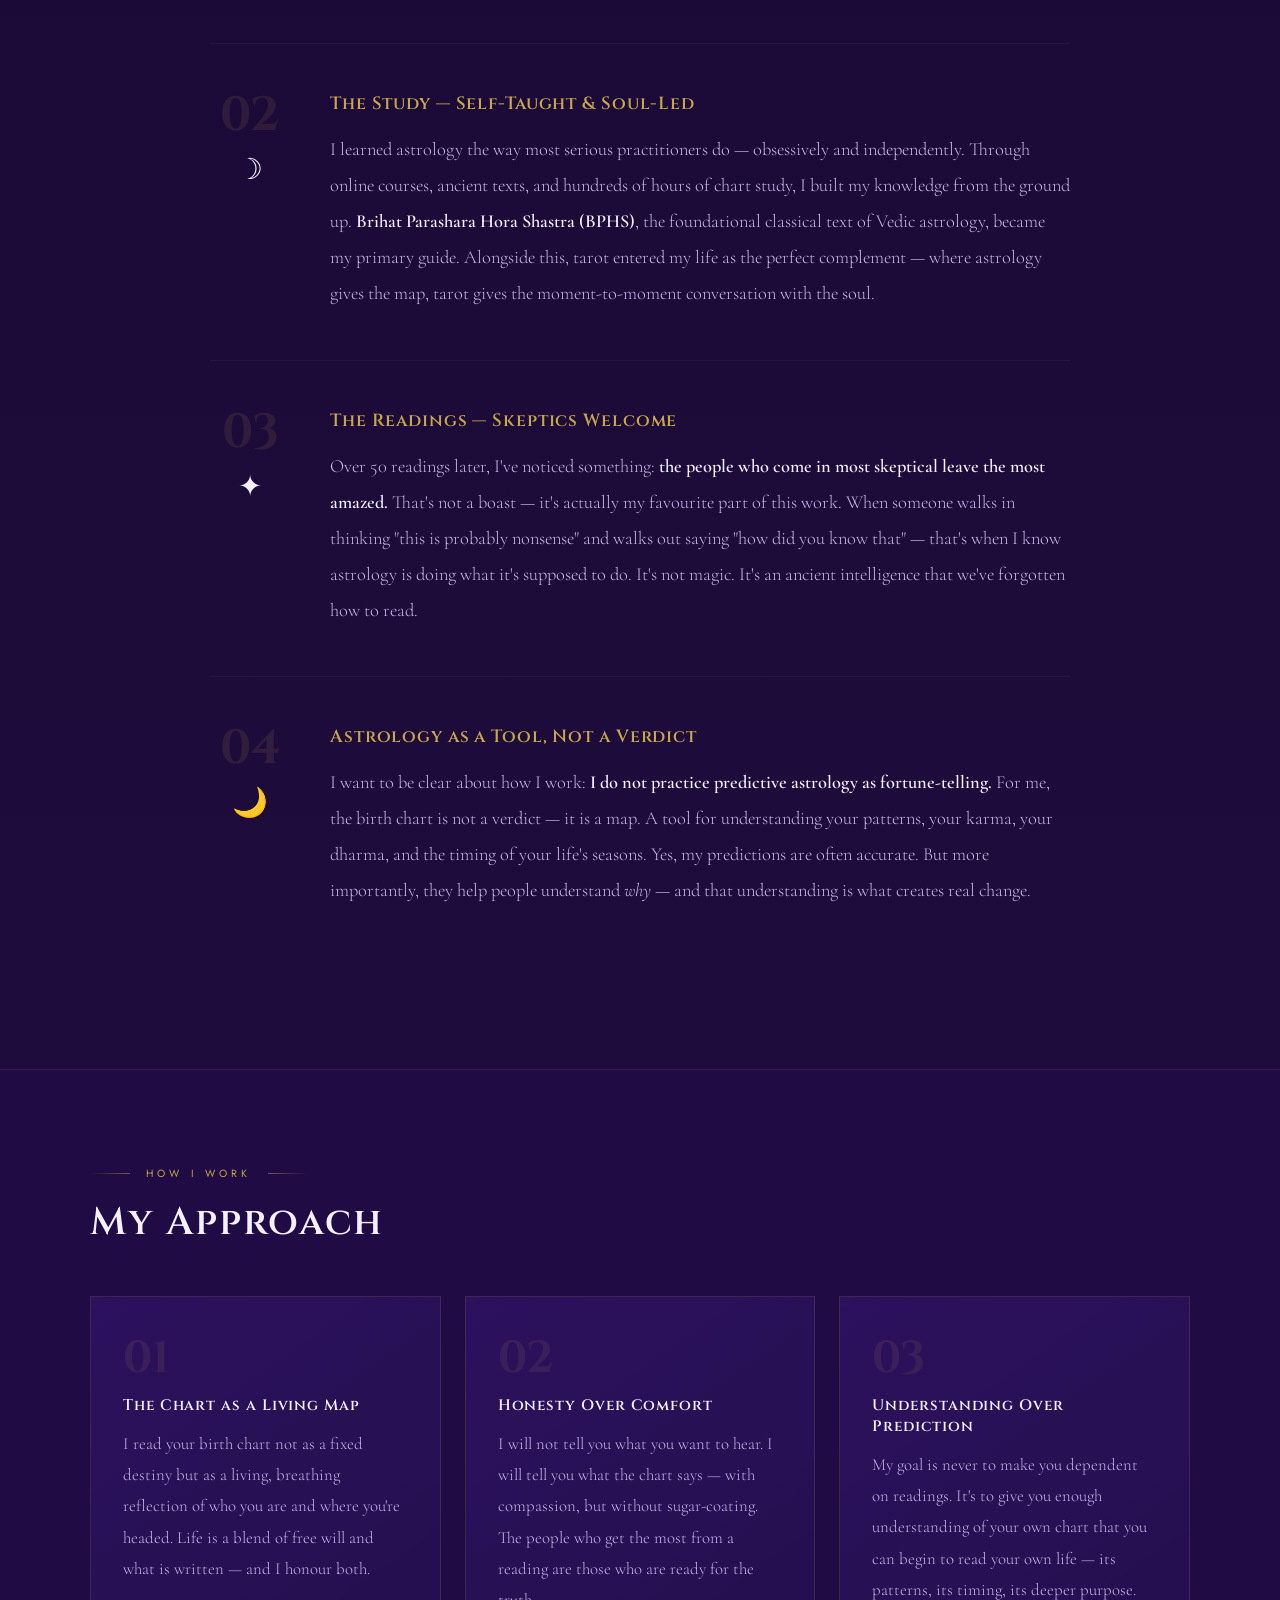
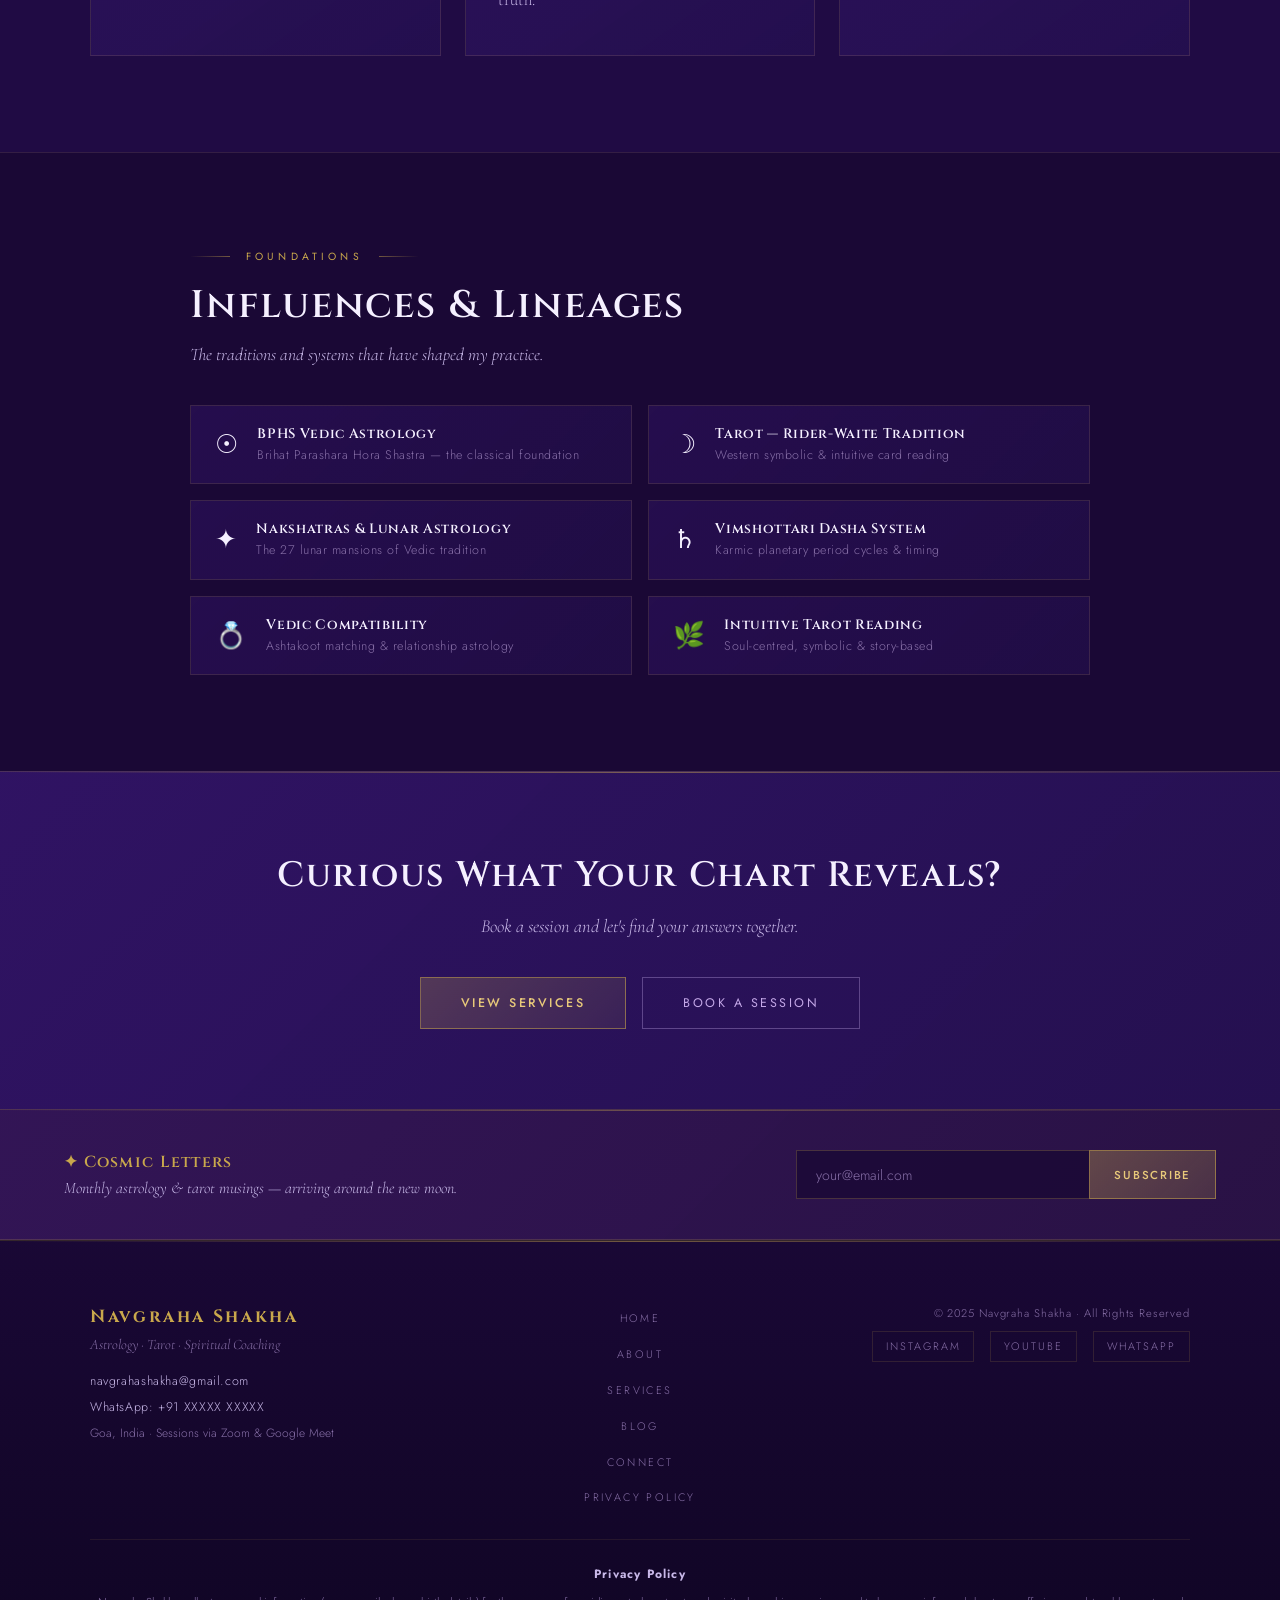
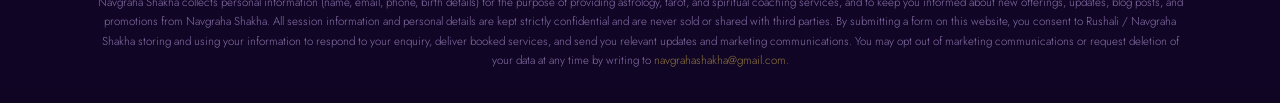
==== commit 02924ce2: "Add files via upload" ====
--- a/about.html
+++ b/about.html
@@ -1,92 +1,286 @@
 <!DOCTYPE html>
 <html lang="en">
 <head>
+<!-- Google Tag Manager -->
+<script>(function(w,d,s,l,i){w[l]=w[l]||[];w[l].push({'gtm.start':
+new Date().getTime(),event:'gtm.js'});var f=d.getElementsByTagName(s)[0],
+j=d.createElement(s),dl=l!='dataLayer'?'&l='+l:'';j.async=true;j.src=
+'https://www.googletagmanager.com/gtm.js?id='+i+dl;f.parentNode.insertBefore(j,f);
+})(window,document,'script','dataLayer','GTM-KJWRKG2K');</script>
+<!-- End Google Tag Manager -->
 <meta charset="UTF-8">
 <meta name="viewport" content="width=device-width, initial-scale=1.0">
-<title>About Rushali — Navgraha Shakha</title>
+<title>About Rushali Thukral — Navgraha Shakha</title>
+<meta name="description" content="Meet Rushali Thukral — astrologer, tarot reader and spiritual coach based in Goa, India. Her journey from deep personal questioning to cosmic clarity.">
 <link rel="stylesheet" href="style.css">
 <style>
-.about-grid { display: grid; grid-template-columns: 1fr 1.4fr; gap: 5rem; align-items: start; max-width: 1100px; margin: 0 auto; }
-.about-image-frame {
-  position: relative; width: 100%; aspect-ratio: 3/4;
-  background: var(--surface2); border: 1px solid rgba(201,168,76,0.22);
-  display: flex; align-items: center; justify-content: center; font-size: 5rem;
-  color: var(--lavender-faint); overflow: hidden;
-}
-.corner { position: absolute; width: 24px; height: 24px; border-color: rgba(90,62,138,0.3); }
-.corner.tl { top:-8px;left:-8px;border-top:1px solid;border-left:1px solid; }
-.corner.tr { top:-8px;right:-8px;border-top:1px solid;border-right:1px solid; }
-.corner.bl { bottom:-8px;left:-8px;border-bottom:1px solid;border-left:1px solid; }
-.corner.br { bottom:-8px;right:-8px;border-bottom:1px solid;border-right:1px solid; }
-.photo-note { position:absolute;bottom:1rem;left:0;right:0;text-align:center;font-size:0.65rem;color:var(--ink-faint);letter-spacing:0.1em; }
-.about-text p { font-family:'Cormorant Garamond',serif;font-size:1.15rem;line-height:1.95;color:var(--ink-dim);margin-bottom:1.5rem; }
-.about-text p strong { color:var(--ink);font-weight:600; }
-.about-stats { display:grid;grid-template-columns:repeat(3,1fr);gap:1.5rem;margin-top:2.5rem;padding-top:2.5rem;border-top:1px solid rgba(201,168,76,0.18); }
-.stat-item { text-align:center; }
-.stat-num { font-family:'Cinzel',serif;font-size:2.2rem;font-weight:700;color:var(--gold);display:block; }
-.stat-label { font-size:0.68rem;letter-spacing:0.18em;text-transform:uppercase;color:var(--ink-faint);margin-top:0.3rem; }
-
-.approach-section { background:var(--surface);padding:6rem 2rem;position:relative;z-index:1; }
-.approach-grid { max-width:1100px;margin:3rem auto 0;display:grid;grid-template-columns:repeat(3,1fr);gap:1.5rem; }
-.approach-card { background:rgba(52,22,88,0.75);border:1px solid rgba(201,168,76,0.18);padding:2.5rem 2rem;transition:all 0.3s;box-shadow:0 2px 10px rgba(196,176,232,0.05); }
-.approach-card:hover { border-color:rgba(201,168,76,0.3);box-shadow:0 4px 20px rgba(201,168,76,0.08); }
-.approach-num { font-family:'Cinzel',serif;font-size:2.5rem;font-weight:700;color:rgba(201,168,76,0.18);margin-bottom:1rem;display:block; }
-.approach-card h3 { font-family:'Cinzel',serif;font-size:1rem;font-weight:600;letter-spacing:0.05em;color:var(--ink);margin-bottom:0.8rem; }
-.approach-card p { font-family:'Cormorant Garamond',serif;font-size:1.05rem;line-height:1.8;color:var(--ink-dim); }
-
-.influences { padding:6rem 2rem;position:relative;z-index:1; }
-.influences-list { display:grid;grid-template-columns:1fr 1fr;gap:1rem;margin-top:2.5rem; }
-.influence-item { display:flex;align-items:center;gap:1rem;padding:1.2rem 1.5rem;border:1px solid rgba(201,168,76,0.18);background:rgba(52,22,88,0.75);transition:border-color 0.3s;box-shadow:0 1px 8px rgba(196,176,232,0.05); }
-.influence-item:hover { border-color:rgba(201,168,76,0.28); }
-.influence-item span:first-child { font-size:1.5rem; }
-.influence-item h4 { font-family:'Cinzel',serif;font-size:0.85rem;font-weight:600;letter-spacing:0.05em;color:var(--ink);margin-bottom:0.2rem; }
-.influence-item p { font-size:0.8rem;color:var(--ink-faint);letter-spacing:0.04em; }
-
-@media(max-width:900px){
-  .about-grid { grid-template-columns:1fr;gap:3rem; }
-  .approach-grid { grid-template-columns:1fr; }
-  .influences-list { grid-template-columns:1fr; }
+/* ── ABOUT HERO ── */
+.about-hero {
+  position: relative;
+  padding: 10rem 2rem 6rem;
+  z-index: 1;
+  border-bottom: 1px solid rgba(201,168,76,0.15);
+  overflow: hidden;
+}
+.about-hero::before {
+  content: '';
+  position: absolute; inset: 0;
+  background: radial-gradient(ellipse 70% 80% at 50% 0%, rgba(107,47,160,0.35) 0%, transparent 70%);
+  pointer-events: none;
+}
+.about-hero-inner {
+  max-width: 1100px; margin: 0 auto;
+  display: grid; grid-template-columns: 1fr 1.5fr;
+  gap: 6rem; align-items: center;
+}
+.about-photo-wrap { position: relative; }
+.about-photo-frame {
+  position: relative;
+  width: 100%;
+  aspect-ratio: 3/4;
+  overflow: hidden;
+  border: 1px solid rgba(201,168,76,0.25);
+}
+.about-photo-frame img {
+  width: 100%; height: 100%;
+  object-fit: cover; object-position: center top;
+  display: block;
+  filter: saturate(0.9) contrast(1.05);
+}
+/* Gold overlay gradient at bottom */
+.about-photo-frame::after {
+  content: '';
+  position: absolute; bottom: 0; left: 0; right: 0; height: 40%;
+  background: linear-gradient(to top, rgba(18,8,48,0.6), transparent);
+}
+/* Corner ornaments */
+.corner-tl, .corner-tr, .corner-bl, .corner-br {
+  position: absolute; width: 28px; height: 28px;
+  border-color: rgba(201,168,76,0.55); z-index: 2;
+}
+.corner-tl { top: -8px; left: -8px; border-top: 1px solid; border-left: 1px solid; }
+.corner-tr { top: -8px; right: -8px; border-top: 1px solid; border-right: 1px solid; }
+.corner-bl { bottom: -8px; left: -8px; border-bottom: 1px solid; border-left: 1px solid; }
+.corner-br { bottom: -8px; right: -8px; border-bottom: 1px solid; border-right: 1px solid; }
+
+.about-photo-caption {
+  position: absolute; bottom: 1.5rem; left: 0; right: 0;
+  text-align: center; z-index: 3;
+  font-family: 'Cormorant Garamond', serif;
+  font-size: 0.88rem; font-style: italic;
+  color: rgba(232,215,255,0.8); letter-spacing: 0.08em;
+}
+
+/* Stats strip below photo */
+.about-stats {
+  display: grid; grid-template-columns: repeat(3,1fr);
+  gap: 0; margin-top: 1.5rem;
+  border: 1px solid rgba(201,168,76,0.18);
+  background: linear-gradient(135deg, rgba(49,20,102,0.7), rgba(37,16,80,0.8));
+}
+.stat-item {
+  text-align: center; padding: 1.2rem 0.5rem;
+  border-right: 1px solid rgba(201,168,76,0.12);
+}
+.stat-item:last-child { border-right: none; }
+.stat-num {
+  font-family: 'Cinzel', serif; font-size: 1.8rem; font-weight: 700;
+  color: var(--gold); display: block; line-height: 1;
+}
+.stat-label {
+  font-size: 0.6rem; letter-spacing: 0.2em; text-transform: uppercase;
+  color: var(--ink-faint); margin-top: 0.4rem; display: block;
+}
+
+/* About text */
+.about-hero-text {}
+.about-eyebrow {
+  font-size: 0.65rem; font-weight: 400; letter-spacing: 0.4em;
+  text-transform: uppercase; color: var(--gold);
+  margin-bottom: 1rem; display: block;
+}
+.about-name {
+  font-family: 'Cinzel', serif;
+  font-size: clamp(2rem, 4vw, 3.2rem);
+  font-weight: 700; letter-spacing: 0.06em;
+  color: var(--ink); line-height: 1.1; margin-bottom: 0.5rem;
+}
+.about-title {
+  font-family: 'Cormorant Garamond', serif;
+  font-size: 1.2rem; font-style: italic;
+  color: var(--gold); margin-bottom: 2rem; letter-spacing: 0.05em;
+}
+.about-divider {
+  width: 80px; height: 1px;
+  background: linear-gradient(90deg, var(--gold), transparent);
+  margin-bottom: 2rem;
+}
+.about-hero-text p {
+  font-family: 'Cormorant Garamond', serif;
+  font-size: 1.18rem; line-height: 2;
+  color: var(--ink-dim); margin-bottom: 1.5rem;
+}
+.about-hero-text p strong { color: var(--ink); font-weight: 600; }
+.about-hero-text p em { color: var(--gold); font-style: italic; }
+
+/* Tags */
+.about-tags {
+  display: flex; flex-wrap: wrap; gap: 0.6rem; margin-top: 2rem;
+}
+.about-tag {
+  font-size: 0.65rem; letter-spacing: 0.2em; text-transform: uppercase;
+  padding: 0.4rem 1rem;
+  border: 1px solid rgba(201,168,76,0.25);
+  color: var(--ink-dim);
+  background: rgba(201,168,76,0.04);
+}
+
+/* ── STORY SECTION ── */
+.story-section {
+  background: linear-gradient(180deg, var(--jewel-deep) 0%, rgba(30,12,60,1) 100%);
+  padding: 7rem 2rem; position: relative; z-index: 1;
+}
+.story-inner { max-width: 860px; margin: 0 auto; }
+.story-block {
+  display: grid; grid-template-columns: 80px 1fr;
+  gap: 2.5rem; padding: 3rem 0;
+  border-bottom: 1px solid rgba(201,168,76,0.08);
+  align-items: start;
+}
+.story-block:last-child { border-bottom: none; }
+.story-num {
+  font-family: 'Cinzel', serif; font-size: 3rem; font-weight: 700;
+  color: rgba(201,168,76,0.12); line-height: 1; text-align: center;
+}
+.story-symbol {
+  font-size: 1.8rem; text-align: center;
+  display: block; margin-top: 0.5rem;
+}
+.story-content h3 {
+  font-family: 'Cinzel', serif; font-size: 1.1rem; font-weight: 600;
+  letter-spacing: 0.05em; color: var(--gold);
+  margin-bottom: 1rem;
+}
+.story-content p {
+  font-family: 'Cormorant Garamond', serif; font-size: 1.15rem;
+  line-height: 1.95; color: var(--ink-dim);
+}
+.story-content p strong { color: var(--ink); font-weight: 600; }
+
+/* ── APPROACH SECTION ── */
+.approach-section {
+  background: rgba(49,20,102,0.3);
+  border-top: 1px solid rgba(201,168,76,0.12);
+  border-bottom: 1px solid rgba(201,168,76,0.12);
+  padding: 6rem 2rem; position: relative; z-index: 1;
+}
+.approach-grid {
+  max-width: 1100px; margin: 3rem auto 0;
+  display: grid; grid-template-columns: repeat(3,1fr); gap: 1.5rem;
+}
+.approach-card {
+  background: linear-gradient(145deg, rgba(49,20,102,0.75), rgba(37,16,80,0.85));
+  border: 1px solid rgba(201,168,76,0.15);
+  padding: 2.5rem 2rem; position: relative; transition: all 0.35s;
+}
+.approach-card::before {
+  content: '';
+  position: absolute; top: 0; left: 0; right: 0; height: 1px;
+  background: linear-gradient(90deg, transparent, rgba(201,168,76,0.4), transparent);
+  opacity: 0; transition: opacity 0.35s;
+}
+.approach-card:hover { transform: translateY(-3px); border-color: rgba(201,168,76,0.32); }
+.approach-card:hover::before { opacity: 1; }
+.approach-num {
+  font-family: 'Cinzel', serif; font-size: 2.8rem; font-weight: 700;
+  color: rgba(201,168,76,0.1); margin-bottom: 0.8rem; display: block; line-height: 1;
+}
+.approach-card h3 {
+  font-family: 'Cinzel', serif; font-size: 0.95rem; font-weight: 600;
+  letter-spacing: 0.06em; color: var(--ink); margin-bottom: 0.8rem;
+}
+.approach-card p {
+  font-family: 'Cormorant Garamond', serif; font-size: 1.05rem;
+  line-height: 1.85; color: var(--ink-dim);
+}
+
+/* ── LINEAGES ── */
+.lineages-section { padding: 6rem 2rem; position: relative; z-index: 1; }
+.lineages-grid {
+  max-width: 900px; margin: 3rem auto 0;
+  display: grid; grid-template-columns: 1fr 1fr; gap: 1rem;
+}
+.lineage-item {
+  display: flex; align-items: center; gap: 1.2rem;
+  padding: 1.2rem 1.5rem;
+  background: linear-gradient(135deg, rgba(49,20,102,0.5), rgba(37,16,80,0.6));
+  border: 1px solid rgba(201,168,76,0.15);
+  transition: all 0.3s;
+}
+.lineage-item:hover { border-color: rgba(201,168,76,0.35); }
+.lineage-icon { font-size: 1.6rem; flex-shrink: 0; }
+.lineage-item h4 {
+  font-family: 'Cinzel', serif; font-size: 0.85rem; font-weight: 600;
+  letter-spacing: 0.05em; color: var(--ink); margin-bottom: 0.2rem;
+}
+.lineage-item p { font-size: 0.78rem; color: var(--ink-faint); letter-spacing: 0.04em; }
+
+/* ── CTA ── */
+.about-cta {
+  background: linear-gradient(135deg, rgba(49,20,102,0.95), rgba(37,16,80,1));
+  border-top: 1px solid rgba(201,168,76,0.2);
+  padding: 5rem 2rem; text-align: center; position: relative; z-index: 1;
+}
+.about-cta::before {
+  content: '';
+  position: absolute; top: 0; left: 0; right: 0; height: 1px;
+  background: linear-gradient(90deg, transparent, rgba(201,168,76,0.5), transparent);
+}
+.about-cta h2 {
+  font-family: 'Cinzel', serif; font-size: clamp(1.4rem,3vw,2.2rem);
+  font-weight: 600; letter-spacing: 0.05em; color: var(--ink); margin-bottom: 1rem;
+}
+.about-cta p {
+  font-family: 'Cormorant Garamond', serif; font-size: 1.15rem;
+  font-style: italic; color: var(--ink-dim); margin-bottom: 2.5rem; max-width: 500px; margin-left: auto; margin-right: auto;
+}
+.cta-buttons { display: flex; gap: 1rem; justify-content: center; flex-wrap: wrap; }
+
+@media (max-width: 900px) {
+  .about-hero-inner { grid-template-columns: 1fr; gap: 3rem; }
+  .approach-grid { grid-template-columns: 1fr; }
+  .lineages-grid { grid-template-columns: 1fr; }
+  .story-block { grid-template-columns: 50px 1fr; gap: 1.5rem; }
+  .story-num { font-size: 2rem; }
 }
 </style>
 </head>
 <body>
+<!-- Google Tag Manager (noscript) -->
+<noscript><iframe src="https://www.googletagmanager.com/ns.html?id=GTM-KJWRKG2K"
+height="0" width="0" style="display:none;visibility:hidden"></iframe></noscript>
+<!-- End Google Tag Manager (noscript) -->
 <script src="common.js"></script>
 <script>document.write(getNav('About'));</script>
 
-<div class="page-hero">
-  <div class="page-eyebrow">The Practitioner</div>
-  <h1 class="page-title">About Rushali</h1>
-  <p class="page-subtitle">Astrologer, tarot reader, and spiritual coach rooted in Goa, India.</p>
-</div>
-
-<section style="background:var(--deep);padding:6rem 2rem;position:relative;z-index:1;">
-  <div class="about-grid">
-    <div style="position:relative;">
-      <div class="about-image-frame">
-        ☽
-        <div class="photo-note">[ Add your photo here ]</div>
-      </div>
-      <div class="corner tl"></div><div class="corner tr"></div>
-      <div class="corner bl"></div><div class="corner br"></div>
-    </div>
-    <div class="about-text fade-in">
-      <div class="section-eyebrow">My Story</div>
-      <h2 class="section-title">Bridging Stars &amp; Soul</h2>
-      <p>
-        I am <strong>Rushali</strong>, an astrologer, a tarot reader, and a spiritual coach rooted in Goa, India. My practice weaves together the ancient language of the nine planets — the <strong>Navgraha</strong> — with the archetypal wisdom of tarot.
-      </p>
-      <p>
-        My journey into astrology began long before it became a vocation. It started as a deep fascination with patterns, cycles, and the quiet intelligence behind life's timing. Over years of study and practice, I found that the birth chart is not a fixed fate but a living map — one that shifts meaning as we grow. It is a blend of free will and what is destined.
-      </p>
-      <p>
-        Alongside astrology, I fell in love with tarot as a language of the soul. The cards offered something charts couldn't — immediacy, imagery, and a direct line to the intuitive mind. Together, these two tools became the foundation of my work.
-      </p>
-      <p>
-        Today, my practice centres on <strong>Vedic astrology</strong> and <strong>tarot</strong> — two ancient tools that, together, offer both the broad cosmic map and the intimate symbolic mirror we need to navigate life with clarity and intention.
-      </p>
+<!-- ABOUT HERO -->
+<div class="about-hero">
+  <div class="about-hero-inner">
+
+    <!-- Photo -->
+    <div class="about-photo-wrap fade-in">
+      <div class="about-photo-frame">
+        <img src="rushali.jpg" alt="Rushali Thukral — Astrologer &amp; Tarot Reader, Goa">
+        <div class="about-photo-caption">Goa, India</div>
+      </div>
+      <div class="corner-tl"></div>
+      <div class="corner-tr"></div>
+      <div class="corner-bl"></div>
+      <div class="corner-br"></div>
+      <!-- Stats -->
       <div class="about-stats">
         <div class="stat-item">
-          <span class="stat-num">200+</span>
+          <span class="stat-num">50+</span>
           <span class="stat-label">Readings Given</span>
         </div>
         <div class="stat-item">
@@ -99,71 +293,161 @@
         </div>
       </div>
     </div>
-  </div>
-</section>
-
+
+    <!-- Text -->
+    <div class="about-hero-text fade-in">
+      <span class="about-eyebrow">The Practitioner</span>
+      <h1 class="about-name">Rushali<br>Thukral</h1>
+      <div class="about-title">Astrologer · Tarot Reader · Spiritual Coach</div>
+      <div class="about-divider"></div>
+      <p>
+        I am Rushali — an astrologer, tarot reader, and spiritual coach rooted in <strong>Goa, India</strong>. My practice weaves together the ancient wisdom of the <strong>nine planets (Navgraha)</strong> with the intuitive language of tarot to help people find answers to the questions that keep them awake at night.
+      </p>
+      <p>
+        I came to astrology not through a classroom, but through a period of <strong>deep personal questioning</strong> — a time when nothing in my life made sense and I desperately needed to understand <em>why</em>. Astrology gave me that. It didn't just predict — it explained. And that changed everything for me.
+      </p>
+      <p>
+        Originally from <strong>Lucknow</strong>, I have spent years as a digital marketer — someone who lives in data, patterns, and systems. Astrology, I discovered, is the oldest system of pattern recognition there is. The two worlds are not so different.
+      </p>
+      <div class="about-tags">
+        <span class="about-tag">Vedic Astrology</span>
+        <span class="about-tag">BPHS</span>
+        <span class="about-tag">Tarot</span>
+        <span class="about-tag">Goa, India</span>
+        <span class="about-tag">Online Worldwide</span>
+      </div>
+    </div>
+
+  </div>
+</div>
+
+<!-- STORY SECTION -->
+<div class="story-section">
+  <div class="story-inner">
+    <div style="text-align:center;margin-bottom:1rem;">
+      <span style="font-size:0.65rem;font-weight:400;letter-spacing:0.4em;text-transform:uppercase;color:var(--gold);">The Journey</span>
+    </div>
+    <h2 style="font-family:'Cinzel',serif;font-size:clamp(1.6rem,3.5vw,2.4rem);font-weight:600;letter-spacing:0.05em;color:var(--ink);text-align:center;margin-bottom:4rem;">How I Got Here</h2>
+
+    <div class="story-block fade-in">
+      <div>
+        <div class="story-num">01</div>
+        <span class="story-symbol">☉</span>
+      </div>
+      <div class="story-content">
+        <h3>The Question That Started Everything</h3>
+        <p>Like most people who find astrology, I didn't seek it out — it found me. During one of the most challenging periods of my life, I kept asking the same question: <strong>why is this happening to me?</strong> I had tried logic. I had tried ignoring it. Nothing gave me the clarity I needed. Then I found astrology — specifically, Vedic astrology and the ancient text of BPHS — and for the first time, the patterns of my life began to make sense.</p>
+      </div>
+    </div>
+
+    <div class="story-block fade-in">
+      <div>
+        <div class="story-num">02</div>
+        <span class="story-symbol">☽</span>
+      </div>
+      <div class="story-content">
+        <h3>The Study — Self-Taught &amp; Soul-Led</h3>
+        <p>I learned astrology the way most serious practitioners do — obsessively and independently. Through online courses, ancient texts, and hundreds of hours of chart study, I built my knowledge from the ground up. <strong>Brihat Parashara Hora Shastra (BPHS)</strong>, the foundational classical text of Vedic astrology, became my primary guide. Alongside this, tarot entered my life as the perfect complement — where astrology gives the map, tarot gives the moment-to-moment conversation with the soul.</p>
+      </div>
+    </div>
+
+    <div class="story-block fade-in">
+      <div>
+        <div class="story-num">03</div>
+        <span class="story-symbol">✦</span>
+      </div>
+      <div class="story-content">
+        <h3>The Readings — Skeptics Welcome</h3>
+        <p>Over 50 readings later, I've noticed something: <strong>the people who come in most skeptical leave the most amazed.</strong> That's not a boast — it's actually my favourite part of this work. When someone walks in thinking "this is probably nonsense" and walks out saying "how did you know that" — that's when I know astrology is doing what it's supposed to do. It's not magic. It's an ancient intelligence that we've forgotten how to read.</p>
+      </div>
+    </div>
+
+    <div class="story-block fade-in">
+      <div>
+        <div class="story-num">04</div>
+        <span class="story-symbol">🌙</span>
+      </div>
+      <div class="story-content">
+        <h3>Astrology as a Tool, Not a Verdict</h3>
+        <p>I want to be clear about how I work: <strong>I do not practice predictive astrology as fortune-telling.</strong> For me, the birth chart is not a verdict — it is a map. A tool for understanding your patterns, your karma, your dharma, and the timing of your life's seasons. Yes, my predictions are often accurate. But more importantly, they help people understand <em>why</em> — and that understanding is what creates real change.</p>
+      </div>
+    </div>
+  </div>
+</div>
+
+<!-- APPROACH SECTION -->
 <div class="approach-section">
   <div style="max-width:1100px;margin:0 auto;">
-    <div class="section-eyebrow">How I Work</div>
-    <h2 class="section-title">My Approach</h2>
+    <div style="font-size:0.65rem;font-weight:400;letter-spacing:0.4em;text-transform:uppercase;color:var(--gold);margin-bottom:1rem;display:flex;align-items:center;gap:1rem;">
+      <span style="flex:0 0 40px;height:1px;background:linear-gradient(90deg,transparent,rgba(201,168,76,0.5));display:block;"></span>
+      How I Work
+      <span style="flex:0 0 40px;height:1px;background:linear-gradient(90deg,rgba(201,168,76,0.5),transparent);display:block;"></span>
+    </div>
+    <h2 style="font-family:'Cinzel',serif;font-size:clamp(1.6rem,3.5vw,2.4rem);font-weight:600;letter-spacing:0.05em;color:var(--ink);margin-bottom:0;">My Approach</h2>
   </div>
   <div class="approach-grid">
     <div class="approach-card fade-in">
       <span class="approach-num">01</span>
-      <h3>Cosmos as Mirror</h3>
-      <p>I read the chart not as fixed prediction, but as a living reflection — a way of seeing your patterns, gifts, and cycles with more compassion and clarity.</p>
+      <h3>The Chart as a Living Map</h3>
+      <p>I read your birth chart not as a fixed destiny but as a living, breathing reflection of who you are and where you're headed. Life is a blend of free will and what is written — and I honour both.</p>
     </div>
     <div class="approach-card fade-in">
       <span class="approach-num">02</span>
-      <h3>Symbols as Language</h3>
-      <p>The language of tarot and astrology is symbolic — rich, layered, and deeply personal. I help you read those symbols in the context of your own lived experience.</p>
+      <h3>Honesty Over Comfort</h3>
+      <p>I will not tell you what you want to hear. I will tell you what the chart says — with compassion, but without sugar-coating. The people who get the most from a reading are those who are ready for the truth.</p>
     </div>
     <div class="approach-card fade-in">
       <span class="approach-num">03</span>
-      <h3>Free Will &amp; Destiny</h3>
-      <p>I believe life is a dance between what is written in the stars and the choices we make. My readings honour both — offering insight without taking away your agency.</p>
+      <h3>Understanding Over Prediction</h3>
+      <p>My goal is never to make you dependent on readings. It's to give you enough understanding of your own chart that you can begin to read your own life — its patterns, its timing, its deeper purpose.</p>
     </div>
   </div>
 </div>
 
-<div class="influences" style="background:var(--deep);">
+<!-- LINEAGES -->
+<div class="lineages-section">
   <div style="max-width:900px;margin:0 auto;">
-    <div class="section-eyebrow">Foundations</div>
-    <h2 class="section-title">Influences &amp; Lineages</h2>
-    <p class="section-subtitle">The traditions and systems that have shaped my practice.</p>
-    <div class="influences-list">
-      <div class="influence-item fade-in">
-        <span>☉</span>
-        <div><h4>BPHS Vedic Astrology</h4><p>Brihat Parashara Hora Shastra — the foundational classical text</p></div>
-      </div>
-      <div class="influence-item fade-in">
-        <span>☽</span>
-        <div><h4>Tarot — Rider-Waite Tradition</h4><p>Western symbolic &amp; archetypal traditions</p></div>
-      </div>
-      <div class="influence-item fade-in">
-        <span>✦</span>
+    <div style="font-size:0.65rem;font-weight:400;letter-spacing:0.4em;text-transform:uppercase;color:var(--gold);margin-bottom:1rem;display:flex;align-items:center;gap:1rem;">
+      <span style="flex:0 0 40px;height:1px;background:linear-gradient(90deg,transparent,rgba(201,168,76,0.5));display:block;"></span>
+      Foundations
+      <span style="flex:0 0 40px;height:1px;background:linear-gradient(90deg,rgba(201,168,76,0.5),transparent);display:block;"></span>
+    </div>
+    <h2 style="font-family:'Cinzel',serif;font-size:clamp(1.6rem,3.5vw,2.4rem);font-weight:600;letter-spacing:0.05em;color:var(--ink);margin-bottom:0.8rem;">Influences &amp; Lineages</h2>
+    <p style="font-family:'Cormorant Garamond',serif;font-size:1.1rem;font-style:italic;color:var(--ink-dim);margin-bottom:0;">The traditions and systems that have shaped my practice.</p>
+    <div class="lineages-grid" style="margin-top:2.5rem;">
+      <div class="lineage-item fade-in">
+        <span class="lineage-icon">☉</span>
+        <div><h4>BPHS Vedic Astrology</h4><p>Brihat Parashara Hora Shastra — the classical foundation</p></div>
+      </div>
+      <div class="lineage-item fade-in">
+        <span class="lineage-icon">☽</span>
+        <div><h4>Tarot — Rider-Waite Tradition</h4><p>Western symbolic &amp; intuitive card reading</p></div>
+      </div>
+      <div class="lineage-item fade-in">
+        <span class="lineage-icon">✦</span>
         <div><h4>Nakshatras &amp; Lunar Astrology</h4><p>The 27 lunar mansions of Vedic tradition</p></div>
       </div>
-      <div class="influence-item fade-in">
-        <span>🌿</span>
-        <div><h4>Intuitive Tarot</h4><p>Symbolic, story-based &amp; soul-centred readings</p></div>
-      </div>
-      <div class="influence-item fade-in">
-        <span>♄</span>
-        <div><h4>Karmic &amp; Dasha Systems</h4><p>Vimshottari Dasha &amp; planetary period cycles</p></div>
-      </div>
-      <div class="influence-item fade-in">
-        <span>💍</span>
-        <div><h4>Vedic Compatibility (Kundali)</h4><p>Ashtakoot matching &amp; relationship astrology</p></div>
+      <div class="lineage-item fade-in">
+        <span class="lineage-icon">♄</span>
+        <div><h4>Vimshottari Dasha System</h4><p>Karmic planetary period cycles &amp; timing</p></div>
+      </div>
+      <div class="lineage-item fade-in">
+        <span class="lineage-icon">💍</span>
+        <div><h4>Vedic Compatibility</h4><p>Ashtakoot matching &amp; relationship astrology</p></div>
+      </div>
+      <div class="lineage-item fade-in">
+        <span class="lineage-icon">🌿</span>
+        <div><h4>Intuitive Tarot Reading</h4><p>Soul-centred, symbolic &amp; story-based</p></div>
       </div>
     </div>
   </div>
 </div>
 
-<div style="background:var(--surface2);border-top:1px solid rgba(201,168,76,0.18);padding:5rem 2rem;text-align:center;position:relative;z-index:1;">
-  <h2 style="font-family:'Cinzel',serif;font-size:clamp(1.4rem,3vw,2.2rem);font-weight:600;letter-spacing:0.05em;color:var(--ink);margin-bottom:1rem;">Ready to Work Together?</h2>
-  <p style="font-family:'Cormorant Garamond',serif;font-size:1.2rem;font-style:italic;color:var(--ink-dim);margin-bottom:2.5rem;">Book a session and begin your journey inward.</p>
-  <div style="display:flex;gap:1rem;justify-content:center;flex-wrap:wrap;">
+<!-- CTA -->
+<div class="about-cta">
+  <h2>Curious What Your Chart Reveals?</h2>
+  <p>Book a session and let's find your answers together.</p>
+  <div class="cta-buttons">
     <a href="services.html" class="btn-primary">View Services</a>
     <a href="contact.html" class="btn-secondary">Book a Session</a>
   </div>
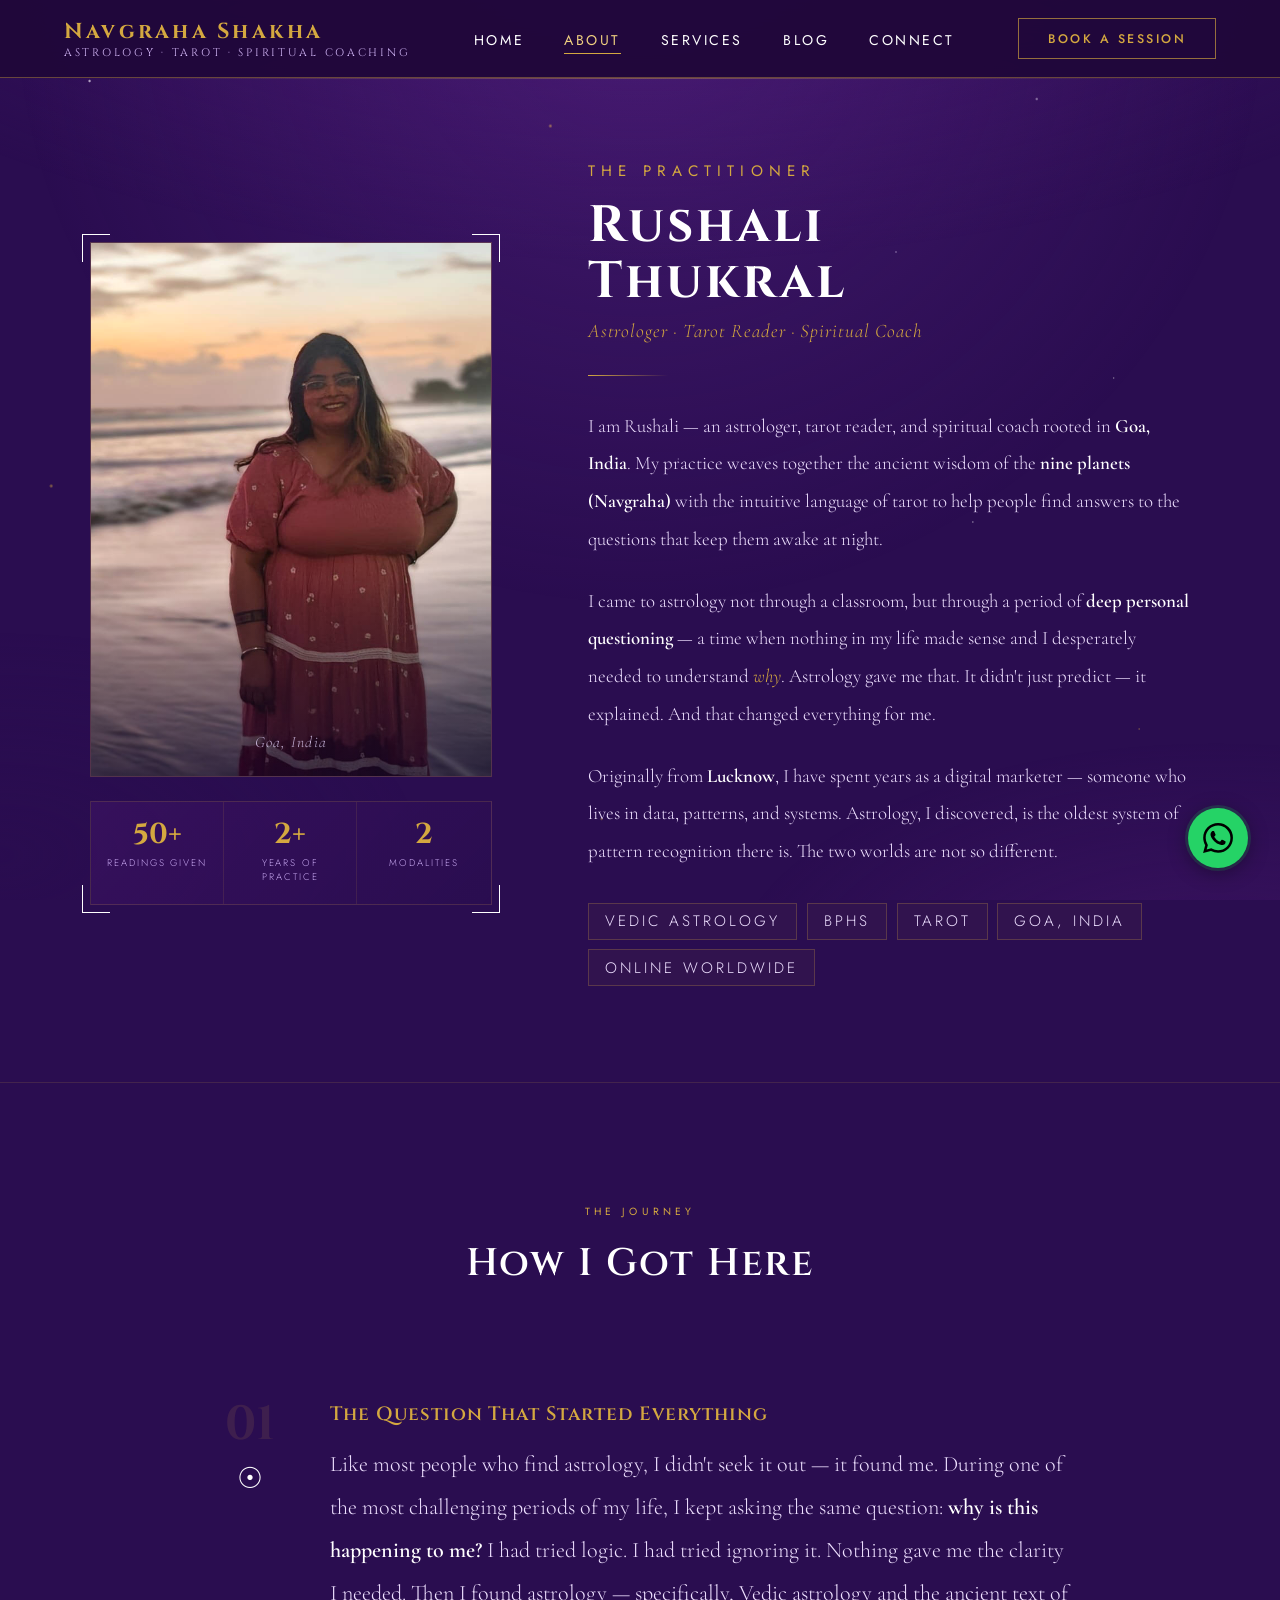
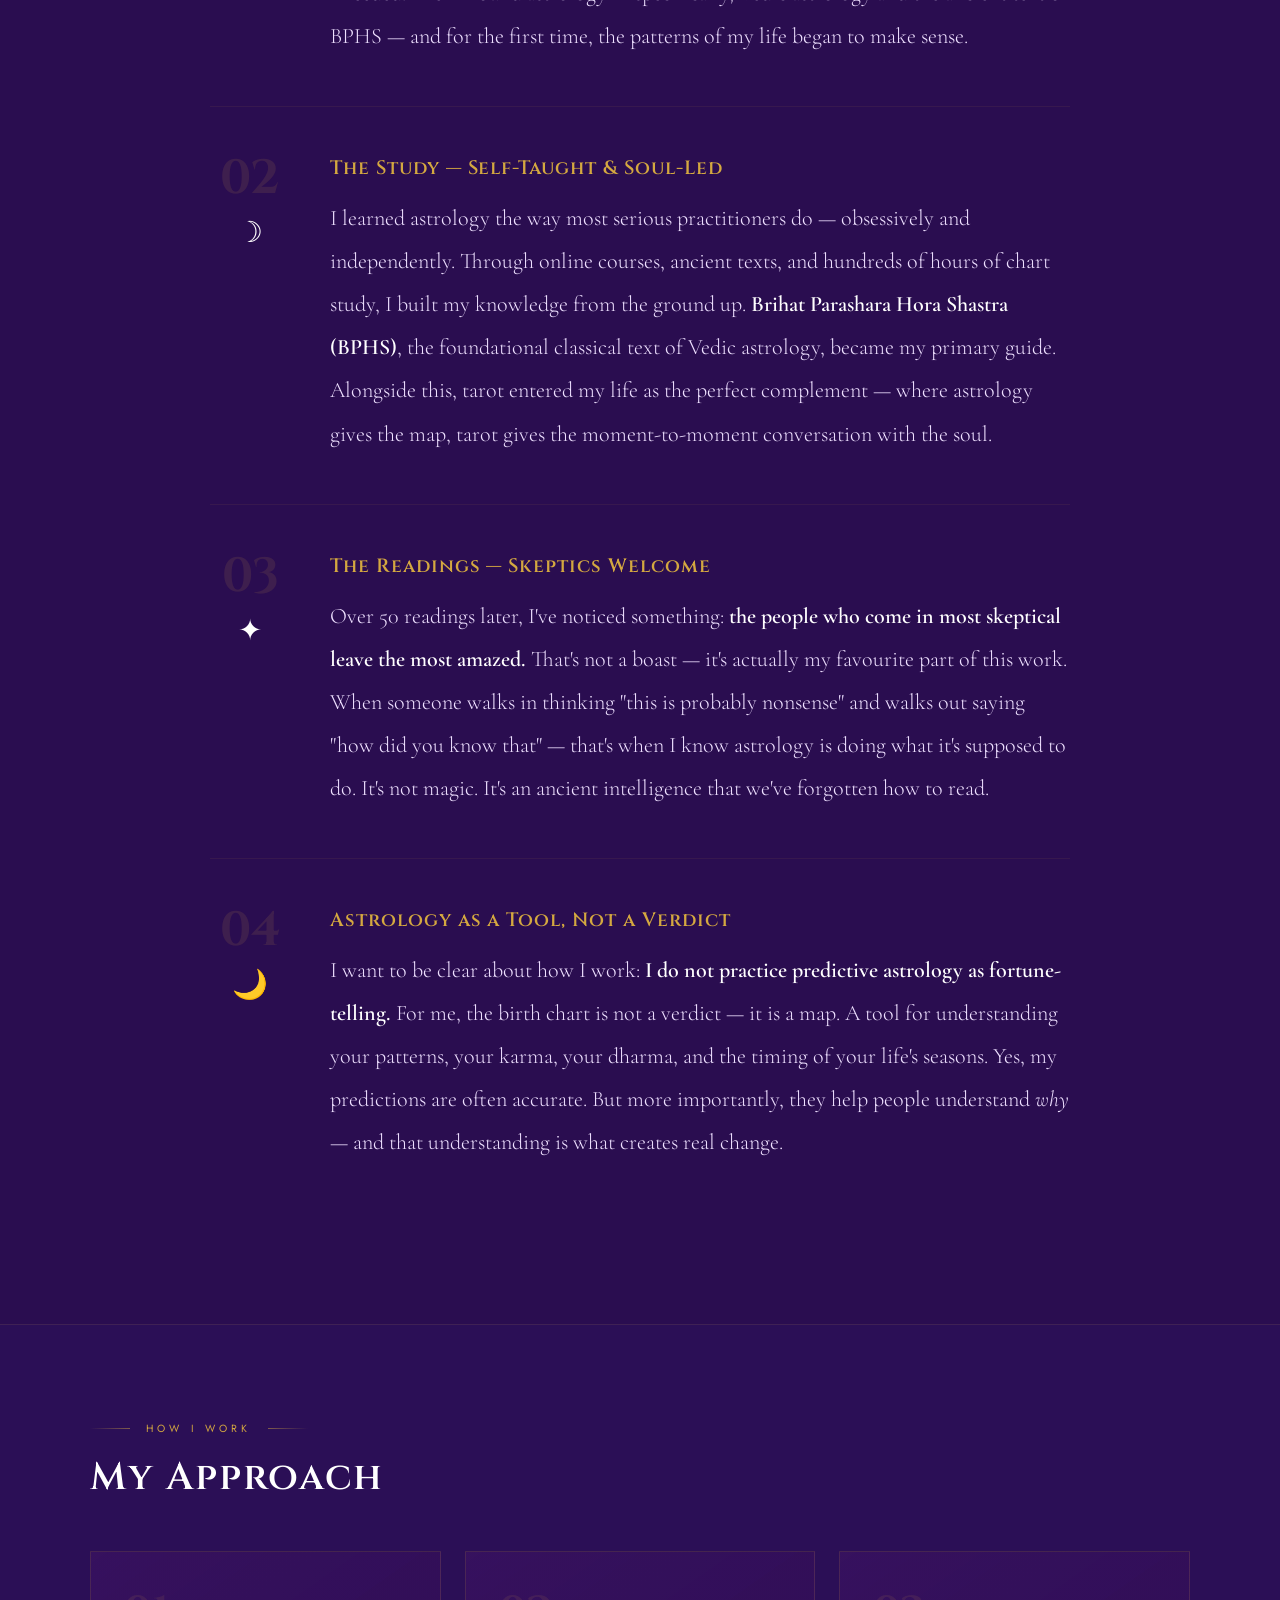
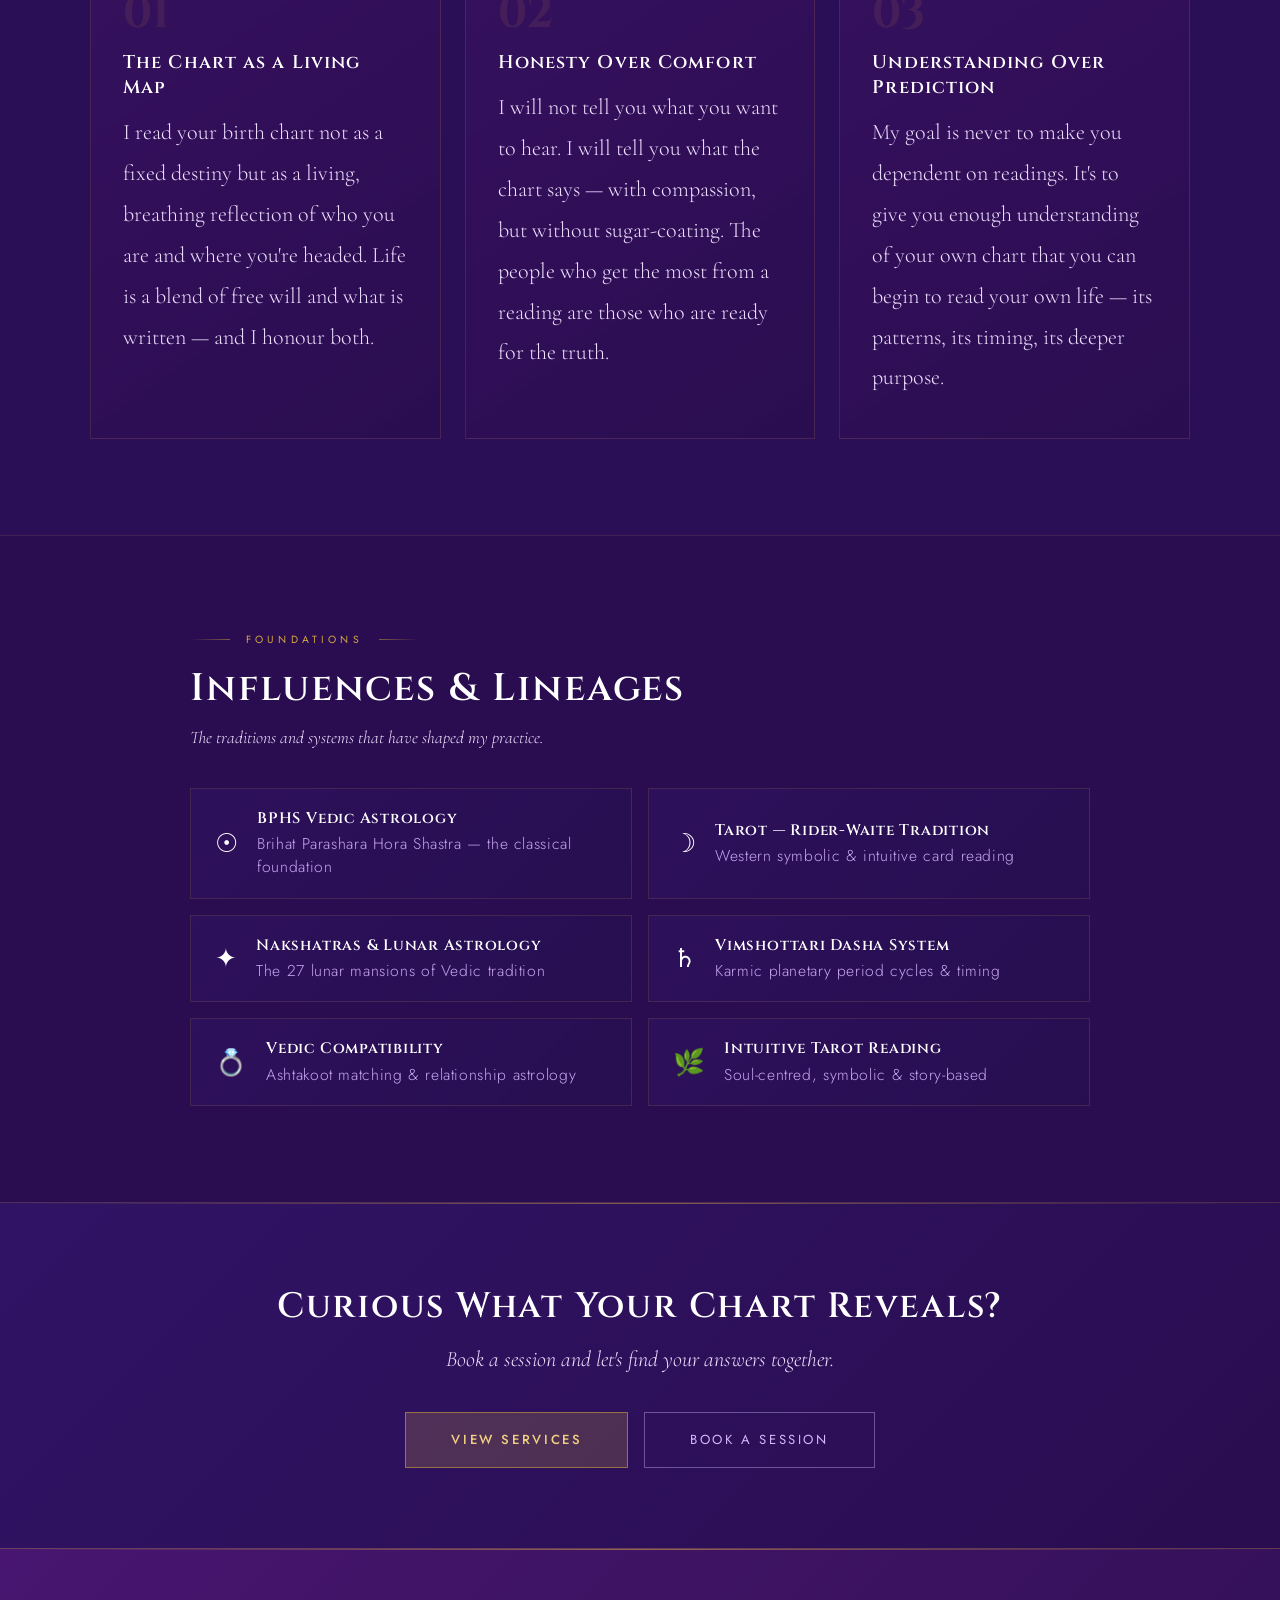
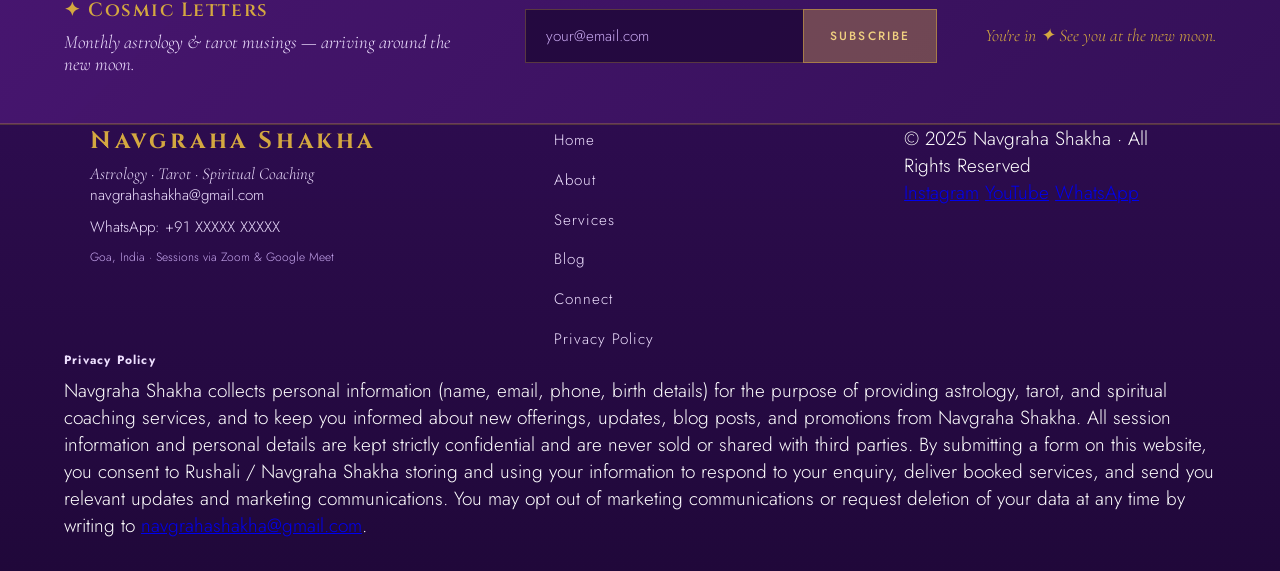
==== commit caa98a2c: "Add files via upload" ====
--- a/about.html
+++ b/about.html
@@ -19,7 +19,7 @@
   position: relative;
   padding: 10rem 2rem 6rem;
   z-index: 1;
-  border-bottom: 1px solid rgba(201,168,76,0.15);
+  border-bottom: 1px solid rgba(212,168,64,0.15);
   overflow: hidden;
 }
 .about-hero::before {
@@ -39,7 +39,7 @@
   width: 100%;
   aspect-ratio: 3/4;
   overflow: hidden;
-  border: 1px solid rgba(201,168,76,0.25);
+  border: 1px solid rgba(212,168,64,0.25);
 }
 .about-photo-frame img {
   width: 100%; height: 100%;
@@ -56,7 +56,7 @@
 /* Corner ornaments */
 .corner-tl, .corner-tr, .corner-bl, .corner-br {
   position: absolute; width: 28px; height: 28px;
-  border-color: rgba(201,168,76,0.55); z-index: 2;
+  border-color: rgba(212,168,64,0.55); z-index: 2;
 }
 .corner-tl { top: -8px; left: -8px; border-top: 1px solid; border-left: 1px solid; }
 .corner-tr { top: -8px; right: -8px; border-top: 1px solid; border-right: 1px solid; }
@@ -67,7 +67,7 @@
   position: absolute; bottom: 1.5rem; left: 0; right: 0;
   text-align: center; z-index: 3;
   font-family: 'Cormorant Garamond', serif;
-  font-size: 0.88rem; font-style: italic;
+  font-size: 0.98rem; font-style: italic;
   color: rgba(232,215,255,0.8); letter-spacing: 0.08em;
 }
 
@@ -75,12 +75,12 @@
 .about-stats {
   display: grid; grid-template-columns: repeat(3,1fr);
   gap: 0; margin-top: 1.5rem;
-  border: 1px solid rgba(201,168,76,0.18);
-  background: linear-gradient(135deg, rgba(49,20,102,0.7), rgba(37,16,80,0.8));
+  border: 1px solid rgba(212,168,64,0.18);
+  background: linear-gradient(135deg, rgba(58,18,96,0.75), rgba(42,13,80,0.85));
 }
 .stat-item {
   text-align: center; padding: 1.2rem 0.5rem;
-  border-right: 1px solid rgba(201,168,76,0.12);
+  border-right: 1px solid rgba(212,168,64,0.12);
 }
 .stat-item:last-child { border-right: none; }
 .stat-num {
@@ -95,7 +95,7 @@
 /* About text */
 .about-hero-text {}
 .about-eyebrow {
-  font-size: 0.65rem; font-weight: 400; letter-spacing: 0.4em;
+  font-size: 0.95rem; font-weight: 400; letter-spacing: 0.4em;
   text-transform: uppercase; color: var(--gold);
   margin-bottom: 1rem; display: block;
 }
@@ -128,11 +128,11 @@
   display: flex; flex-wrap: wrap; gap: 0.6rem; margin-top: 2rem;
 }
 .about-tag {
-  font-size: 0.65rem; letter-spacing: 0.2em; text-transform: uppercase;
+  font-size: 0.95rem; letter-spacing: 0.2em; text-transform: uppercase;
   padding: 0.4rem 1rem;
-  border: 1px solid rgba(201,168,76,0.25);
+  border: 1px solid rgba(212,168,64,0.25);
   color: var(--ink-dim);
-  background: rgba(201,168,76,0.04);
+  background: rgba(212,168,64,0.04);
 }
 
 /* ── STORY SECTION ── */
@@ -144,25 +144,25 @@
 .story-block {
   display: grid; grid-template-columns: 80px 1fr;
   gap: 2.5rem; padding: 3rem 0;
-  border-bottom: 1px solid rgba(201,168,76,0.08);
+  border-bottom: 1px solid rgba(212,168,64,0.08);
   align-items: start;
 }
 .story-block:last-child { border-bottom: none; }
 .story-num {
   font-family: 'Cinzel', serif; font-size: 3rem; font-weight: 700;
-  color: rgba(201,168,76,0.12); line-height: 1; text-align: center;
+  color: rgba(212,168,64,0.12); line-height: 1; text-align: center;
 }
 .story-symbol {
   font-size: 1.8rem; text-align: center;
   display: block; margin-top: 0.5rem;
 }
 .story-content h3 {
-  font-family: 'Cinzel', serif; font-size: 1.1rem; font-weight: 600;
+  font-family: 'Cinzel', serif; font-size: 1.2rem; font-weight: 600;
   letter-spacing: 0.05em; color: var(--gold);
   margin-bottom: 1rem;
 }
 .story-content p {
-  font-family: 'Cormorant Garamond', serif; font-size: 1.15rem;
+  font-family: 'Cormorant Garamond', serif; font-size: 1.38rem;
   line-height: 1.95; color: var(--ink-dim);
 }
 .story-content p strong { color: var(--ink); font-weight: 600; }
@@ -170,8 +170,8 @@
 /* ── APPROACH SECTION ── */
 .approach-section {
   background: rgba(49,20,102,0.3);
-  border-top: 1px solid rgba(201,168,76,0.12);
-  border-bottom: 1px solid rgba(201,168,76,0.12);
+  border-top: 1px solid rgba(212,168,64,0.12);
+  border-bottom: 1px solid rgba(212,168,64,0.12);
   padding: 6rem 2rem; position: relative; z-index: 1;
 }
 .approach-grid {
@@ -179,28 +179,28 @@
   display: grid; grid-template-columns: repeat(3,1fr); gap: 1.5rem;
 }
 .approach-card {
-  background: linear-gradient(145deg, rgba(49,20,102,0.75), rgba(37,16,80,0.85));
-  border: 1px solid rgba(201,168,76,0.15);
+  background: linear-gradient(145deg, rgba(58,18,96,0.75), rgba(42,13,80,0.88));
+  border: 1px solid rgba(212,168,64,0.15);
   padding: 2.5rem 2rem; position: relative; transition: all 0.35s;
 }
 .approach-card::before {
   content: '';
   position: absolute; top: 0; left: 0; right: 0; height: 1px;
-  background: linear-gradient(90deg, transparent, rgba(201,168,76,0.4), transparent);
+  background: linear-gradient(90deg, transparent, rgba(212,168,64,0.4), transparent);
   opacity: 0; transition: opacity 0.35s;
 }
-.approach-card:hover { transform: translateY(-3px); border-color: rgba(201,168,76,0.32); }
+.approach-card:hover { transform: translateY(-3px); border-color: rgba(212,168,64,0.32); }
 .approach-card:hover::before { opacity: 1; }
 .approach-num {
   font-family: 'Cinzel', serif; font-size: 2.8rem; font-weight: 700;
-  color: rgba(201,168,76,0.1); margin-bottom: 0.8rem; display: block; line-height: 1;
+  color: rgba(212,168,64,0.1); margin-bottom: 0.8rem; display: block; line-height: 1;
 }
 .approach-card h3 {
-  font-family: 'Cinzel', serif; font-size: 0.95rem; font-weight: 600;
+  font-family: 'Cinzel', serif; font-size: 1.15rem; font-weight: 600;
   letter-spacing: 0.06em; color: var(--ink); margin-bottom: 0.8rem;
 }
 .approach-card p {
-  font-family: 'Cormorant Garamond', serif; font-size: 1.05rem;
+  font-family: 'Cormorant Garamond', serif; font-size: 1.38rem;
   line-height: 1.85; color: var(--ink-dim);
 }
 
@@ -214,34 +214,34 @@
   display: flex; align-items: center; gap: 1.2rem;
   padding: 1.2rem 1.5rem;
   background: linear-gradient(135deg, rgba(49,20,102,0.5), rgba(37,16,80,0.6));
-  border: 1px solid rgba(201,168,76,0.15);
+  border: 1px solid rgba(212,168,64,0.15);
   transition: all 0.3s;
 }
-.lineage-item:hover { border-color: rgba(201,168,76,0.35); }
+.lineage-item:hover { border-color: rgba(212,168,64,0.35); }
 .lineage-icon { font-size: 1.6rem; flex-shrink: 0; }
 .lineage-item h4 {
-  font-family: 'Cinzel', serif; font-size: 0.85rem; font-weight: 600;
+  font-family: 'Cinzel', serif; font-size: 0.95rem; font-weight: 600;
   letter-spacing: 0.05em; color: var(--ink); margin-bottom: 0.2rem;
 }
-.lineage-item p { font-size: 0.78rem; color: var(--ink-faint); letter-spacing: 0.04em; }
+.lineage-item p { font-size: 0.98rem; color: var(--ink-faint); letter-spacing: 0.04em; }
 
 /* ── CTA ── */
 .about-cta {
-  background: linear-gradient(135deg, rgba(49,20,102,0.95), rgba(37,16,80,1));
-  border-top: 1px solid rgba(201,168,76,0.2);
+  background: linear-gradient(135deg, rgba(49,20,102,0.95), rgba(42,13,80,1));
+  border-top: 1px solid rgba(212,168,64,0.2);
   padding: 5rem 2rem; text-align: center; position: relative; z-index: 1;
 }
 .about-cta::before {
   content: '';
   position: absolute; top: 0; left: 0; right: 0; height: 1px;
-  background: linear-gradient(90deg, transparent, rgba(201,168,76,0.5), transparent);
+  background: linear-gradient(90deg, transparent, rgba(212,168,64,0.5), transparent);
 }
 .about-cta h2 {
   font-family: 'Cinzel', serif; font-size: clamp(1.4rem,3vw,2.2rem);
   font-weight: 600; letter-spacing: 0.05em; color: var(--ink); margin-bottom: 1rem;
 }
 .about-cta p {
-  font-family: 'Cormorant Garamond', serif; font-size: 1.15rem;
+  font-family: 'Cormorant Garamond', serif; font-size: 1.38rem;
   font-style: italic; color: var(--ink-dim); margin-bottom: 2.5rem; max-width: 500px; margin-left: auto; margin-right: auto;
 }
 .cta-buttons { display: flex; gap: 1rem; justify-content: center; flex-wrap: wrap; }
@@ -379,9 +379,9 @@
 <div class="approach-section">
   <div style="max-width:1100px;margin:0 auto;">
     <div style="font-size:0.65rem;font-weight:400;letter-spacing:0.4em;text-transform:uppercase;color:var(--gold);margin-bottom:1rem;display:flex;align-items:center;gap:1rem;">
-      <span style="flex:0 0 40px;height:1px;background:linear-gradient(90deg,transparent,rgba(201,168,76,0.5));display:block;"></span>
+      <span style="flex:0 0 40px;height:1px;background:linear-gradient(90deg,transparent,rgba(212,168,64,0.5));display:block;"></span>
       How I Work
-      <span style="flex:0 0 40px;height:1px;background:linear-gradient(90deg,rgba(201,168,76,0.5),transparent);display:block;"></span>
+      <span style="flex:0 0 40px;height:1px;background:linear-gradient(90deg,rgba(212,168,64,0.5),transparent);display:block;"></span>
     </div>
     <h2 style="font-family:'Cinzel',serif;font-size:clamp(1.6rem,3.5vw,2.4rem);font-weight:600;letter-spacing:0.05em;color:var(--ink);margin-bottom:0;">My Approach</h2>
   </div>
@@ -408,9 +408,9 @@
 <div class="lineages-section">
   <div style="max-width:900px;margin:0 auto;">
     <div style="font-size:0.65rem;font-weight:400;letter-spacing:0.4em;text-transform:uppercase;color:var(--gold);margin-bottom:1rem;display:flex;align-items:center;gap:1rem;">
-      <span style="flex:0 0 40px;height:1px;background:linear-gradient(90deg,transparent,rgba(201,168,76,0.5));display:block;"></span>
+      <span style="flex:0 0 40px;height:1px;background:linear-gradient(90deg,transparent,rgba(212,168,64,0.5));display:block;"></span>
       Foundations
-      <span style="flex:0 0 40px;height:1px;background:linear-gradient(90deg,rgba(201,168,76,0.5),transparent);display:block;"></span>
+      <span style="flex:0 0 40px;height:1px;background:linear-gradient(90deg,rgba(212,168,64,0.5),transparent);display:block;"></span>
     </div>
     <h2 style="font-family:'Cinzel',serif;font-size:clamp(1.6rem,3.5vw,2.4rem);font-weight:600;letter-spacing:0.05em;color:var(--ink);margin-bottom:0.8rem;">Influences &amp; Lineages</h2>
     <p style="font-family:'Cormorant Garamond',serif;font-size:1.1rem;font-style:italic;color:var(--ink-dim);margin-bottom:0;">The traditions and systems that have shaped my practice.</p>
--- a/style.css
+++ b/style.css
@@ -1,47 +1,44 @@
-@import url('https://fonts.googleapis.com/css2?family=Cinzel:wght@400;600;700&family=Cormorant+Garamond:ital,wght@0,300;0,400;0,600;1,300;1,400&family=Jost:wght@300;400;500&display=swap');
+@import url('https://fonts.googleapis.com/css2?family=Cinzel:wght@400;600;700&family=Cormorant+Garamond:ital,wght@0,300;0,400;0,600;1,300;1,400;1,600&family=Jost:wght@300;400;500&display=swap');
 
 :root {
-  --gold: #C9A84C;
-  --gold-light: #E8C97A;
-  --gold-dim: #9A7A35;
-  --gold-pale: rgba(201,168,76,0.15);
-  --jewel: #4A1A78;
-  --jewel-dark: #2E0F50;
-  --jewel-deep: #1A0835;
-  --jewel-mid: #6B2FA0;
-  --jewel-light: #8B4BC8;
-  --surface: #2A1245;
-  --surface2: #341658;
-  --surface3: #3E1A6A;
-  --lavender: #C4A8E8;
-  --lavender-mid: #A07CD0;
-  --lavender-soft: #EAD8FF;
-  --ink: #F5F0FF;
-  --ink-dim: #C8B8E8;
-  --ink-faint: #8870A8;
+  --gold: #D4A840;
+  --gold-light: #F0D080;
+  --gold-dim: #A07820;
+  --deep: #2A0D50;
+  --surface: #3B1260;
+  --surface2: #4A1870;
+  --surface3: #5A1E90;
+  --card: rgba(72,24,112,0.75);
+  --card-hover: rgba(88,32,130,0.88);
+  --lavender: #F0E6FF;
+  --lavender-mid: #D4B8F8;
+  --lavender-dim: #A880E0;
+  --ink: #FFFFFF;
+  --ink-dim: #EEE0FF;
+  --ink-faint: #C8A8F0;
 }
 
 * { margin: 0; padding: 0; box-sizing: border-box; }
 html { scroll-behavior: smooth; }
 
 body {
-  background: var(--jewel-deep);
+  background: var(--deep);
   color: var(--ink);
   font-family: 'Jost', sans-serif;
   font-weight: 300;
+  font-size: 19px;
   overflow-x: hidden;
   min-height: 100vh;
 }
 
-/* Rich nebula background */
+/* Rich amethyst nebula glow */
 body::before {
   content: '';
   position: fixed; inset: 0;
   background:
-    radial-gradient(ellipse 90% 60% at 50% -10%, rgba(107,47,160,0.7) 0%, transparent 65%),
-    radial-gradient(ellipse 60% 40% at 85% 105%, rgba(74,26,120,0.45) 0%, transparent 55%),
-    radial-gradient(ellipse 50% 35% at 5% 95%, rgba(46,15,80,0.4) 0%, transparent 55%),
-    radial-gradient(ellipse 40% 30% at 50% 50%, rgba(52,22,88,0.2) 0%, transparent 70%);
+    radial-gradient(ellipse 110% 70% at 50% -20%, rgba(90,30,144,0.9) 0%, rgba(58,18,96,0.6) 40%, transparent 70%),
+    radial-gradient(ellipse 70% 50% at 95% 110%, rgba(74,24,112,0.5) 0%, transparent 55%),
+    radial-gradient(ellipse 60% 45% at 0% 95%, rgba(42,13,80,0.4) 0%, transparent 55%);
   pointer-events: none; z-index: 0;
 }
 
@@ -50,373 +47,335 @@
   content: '';
   position: fixed; inset: 0;
   background-image:
-    radial-gradient(1.5px 1.5px at 7% 11%, rgba(232,215,255,0.8) 0%, transparent 100%),
-    radial-gradient(1px 1px at 19% 5%, rgba(255,255,255,0.6) 0%, transparent 100%),
-    radial-gradient(2px 2px at 43% 16%, rgba(201,168,76,0.7) 0%, transparent 100%),
-    radial-gradient(1px 1px at 65% 3%, rgba(232,215,255,0.65) 0%, transparent 100%),
-    radial-gradient(1.5px 1.5px at 81% 13%, rgba(255,255,255,0.5) 0%, transparent 100%),
-    radial-gradient(1px 1px at 92% 7%, rgba(196,168,232,0.6) 0%, transparent 100%),
-    radial-gradient(1px 1px at 13% 33%, rgba(255,255,255,0.55) 0%, transparent 100%),
-    radial-gradient(1.5px 1.5px at 36% 38%, rgba(201,168,76,0.45) 0%, transparent 100%),
-    radial-gradient(1px 1px at 70% 30%, rgba(232,215,255,0.55) 0%, transparent 100%),
-    radial-gradient(1px 1px at 87% 43%, rgba(255,255,255,0.4) 0%, transparent 100%),
-    radial-gradient(2px 2px at 4% 56%, rgba(196,168,232,0.55) 0%, transparent 100%),
-    radial-gradient(1px 1px at 53% 53%, rgba(201,168,76,0.4) 0%, transparent 100%),
-    radial-gradient(1px 1px at 76% 60%, rgba(255,255,255,0.45) 0%, transparent 100%),
-    radial-gradient(1.5px 1.5px at 26% 70%, rgba(196,168,232,0.5) 0%, transparent 100%),
-    radial-gradient(1px 1px at 60% 78%, rgba(255,255,255,0.55) 0%, transparent 100%),
-    radial-gradient(1px 1px at 89% 83%, rgba(201,168,76,0.45) 0%, transparent 100%),
-    radial-gradient(1px 1px at 16% 88%, rgba(232,215,255,0.5) 0%, transparent 100%),
-    radial-gradient(1.5px 1.5px at 47% 93%, rgba(255,255,255,0.4) 0%, transparent 100%),
-    radial-gradient(1px 1px at 74% 97%, rgba(196,168,232,0.45) 0%, transparent 100%);
+    radial-gradient(1.8px 1.8px at 7% 9%, rgba(255,248,255,0.9) 0%, transparent 100%),
+    radial-gradient(1.2px 1.2px at 19% 4%, rgba(255,255,255,0.7) 0%, transparent 100%),
+    radial-gradient(2.2px 2.2px at 43% 14%, rgba(212,168,64,0.85) 0%, transparent 100%),
+    radial-gradient(1.2px 1.2px at 65% 3%, rgba(240,230,255,0.75) 0%, transparent 100%),
+    radial-gradient(1.8px 1.8px at 81% 11%, rgba(255,255,255,0.6) 0%, transparent 100%),
+    radial-gradient(1.2px 1.2px at 93% 7%, rgba(212,168,64,0.7) 0%, transparent 100%),
+    radial-gradient(1.2px 1.2px at 13% 30%, rgba(255,255,255,0.65) 0%, transparent 100%),
+    radial-gradient(1.8px 1.8px at 36% 36%, rgba(212,168,64,0.55) 0%, transparent 100%),
+    radial-gradient(1.2px 1.2px at 70% 28%, rgba(240,230,255,0.65) 0%, transparent 100%),
+    radial-gradient(1.2px 1.2px at 87% 42%, rgba(255,255,255,0.5) 0%, transparent 100%),
+    radial-gradient(2.2px 2.2px at 4% 54%, rgba(212,168,64,0.6) 0%, transparent 100%),
+    radial-gradient(1.2px 1.2px at 53% 51%, rgba(240,230,255,0.5) 0%, transparent 100%),
+    radial-gradient(1.2px 1.2px at 76% 58%, rgba(255,255,255,0.55) 0%, transparent 100%),
+    radial-gradient(1.8px 1.8px at 26% 68%, rgba(212,168,64,0.55) 0%, transparent 100%),
+    radial-gradient(1.2px 1.2px at 60% 76%, rgba(240,230,255,0.6) 0%, transparent 100%),
+    radial-gradient(1.2px 1.2px at 89% 81%, rgba(212,168,64,0.55) 0%, transparent 100%),
+    radial-gradient(1.2px 1.2px at 16% 86%, rgba(255,255,255,0.55) 0%, transparent 100%),
+    radial-gradient(1.8px 1.8px at 47% 91%, rgba(212,168,64,0.5) 0%, transparent 100%),
+    radial-gradient(1.2px 1.2px at 74% 95%, rgba(240,230,255,0.5) 0%, transparent 100%);
   pointer-events: none; z-index: 0;
 }
-
-/* ── DECORATIVE HELPERS ── */
-.ornate-divider {
-  display: flex; align-items: center; gap: 1rem;
-  margin: 2rem 0; justify-content: center;
-}
-.ornate-divider::before, .ornate-divider::after {
-  content: '';
-  flex: 1; max-width: 180px; height: 1px;
-  background: linear-gradient(90deg, transparent, rgba(201,168,76,0.5));
-}
-.ornate-divider::after { background: linear-gradient(90deg, rgba(201,168,76,0.5), transparent); }
-.ornate-divider-symbol { color: var(--gold); font-size: 0.8rem; letter-spacing: 0.5rem; }
-
-/* Corner decoration mixin via pseudo */
-.corner-box { position: relative; }
-.corner-box::before, .corner-box::after {
-  content: '';
-  position: absolute; width: 20px; height: 20px;
-  border-color: rgba(201,168,76,0.4);
-}
-.corner-box::before { top: -1px; left: -1px; border-top: 1px solid; border-left: 1px solid; }
-.corner-box::after { bottom: -1px; right: -1px; border-bottom: 1px solid; border-right: 1px solid; }
 
 /* ── NAV ── */
 nav {
   position: fixed; top: 0; left: 0; right: 0; z-index: 100;
   display: flex; align-items: center; justify-content: space-between;
-  padding: 1rem 4rem;
-  background: rgba(26,8,53,0.92);
+  padding: 1.1rem 4rem;
+  background: rgba(32,8,58,0.97);
   backdrop-filter: blur(20px);
-  border-bottom: 1px solid rgba(201,168,76,0.2);
+  border-bottom: 1px solid rgba(212,168,64,0.4);
 }
 nav::after {
   content: '';
-  position: absolute; bottom: -3px; left: 0; right: 0; height: 1px;
-  background: linear-gradient(90deg, transparent, rgba(201,168,76,0.3), transparent);
+  position: absolute; bottom: -2px; left: 8%; right: 8%; height: 1px;
+  background: linear-gradient(90deg, transparent, rgba(212,168,64,0.4), transparent);
 }
 .nav-logo {
-  font-family: 'Cinzel', serif; font-size: 1.1rem; font-weight: 700;
-  letter-spacing: 0.15em; color: var(--gold); text-decoration: none; line-height: 1.2;
+  font-family: 'Cinzel', serif; font-size: 1.35rem; font-weight: 700;
+  letter-spacing: 0.15em; color: var(--gold); text-decoration: none; line-height: 1.3;
 }
 .nav-logo small {
-  display: block; font-size: 0.52rem; font-weight: 400;
-  letter-spacing: 0.28em; color: var(--ink-faint); text-transform: uppercase;
+  display: block; font-size: 0.68rem; font-weight: 400;
+  letter-spacing: 0.25em; color: var(--lavender-mid); text-transform: uppercase;
 }
 .nav-links { display: flex; gap: 2.5rem; list-style: none; }
 .nav-links a {
-  font-size: 0.72rem; font-weight: 400; letter-spacing: 0.22em;
-  text-transform: uppercase; color: var(--ink-dim);
-  text-decoration: none; transition: color 0.3s; position: relative;
+  font-size: 0.88rem; font-weight: 400; letter-spacing: 0.18em; text-transform: uppercase;
+  color: var(--ink); text-decoration: none; transition: color 0.3s; position: relative;
 }
 .nav-links a::after {
   content: ''; position: absolute; bottom: -4px; left: 0; right: 0;
   height: 1px; background: var(--gold); transform: scaleX(0); transition: transform 0.3s;
 }
-.nav-links a:hover, .nav-links a.active { color: var(--gold); }
+.nav-links a:hover, .nav-links a.active { color: var(--gold-light); }
 .nav-links a:hover::after, .nav-links a.active::after { transform: scaleX(1); }
 .nav-cta {
-  font-size: 0.7rem; font-weight: 500; letter-spacing: 0.2em; text-transform: uppercase;
-  padding: 0.6rem 1.6rem; border: 1px solid rgba(201,168,76,0.5);
-  color: var(--gold); text-decoration: none; transition: all 0.3s;
-  position: relative; overflow: hidden;
+  font-size: 0.78rem; font-weight: 500; letter-spacing: 0.2em; text-transform: uppercase;
+  padding: 0.65rem 1.8rem; border: 1px solid rgba(212,168,64,0.65);
+  color: var(--gold); text-decoration: none; transition: all 0.3s; position: relative; overflow: hidden;
 }
 .nav-cta::before {
-  content: ''; position: absolute; inset: 0;
-  background: var(--gold); transform: scaleX(0); transform-origin: left;
-  transition: transform 0.3s; z-index: -1;
-}
-.nav-cta:hover { color: var(--jewel-deep); }
+  content: ''; position: absolute; inset: 0; background: var(--gold);
+  transform: scaleX(0); transform-origin: left; transition: transform 0.3s; z-index: -1;
+}
+.nav-cta:hover { color: var(--deep); }
 .nav-cta:hover::before { transform: scaleX(1); }
 
 .hamburger { display: none; flex-direction: column; gap: 5px; cursor: pointer; background: none; border: none; padding: 4px; }
-.hamburger span { width: 24px; height: 1px; background: var(--gold); display: block; }
+.hamburger span { width: 26px; height: 1px; background: var(--gold); display: block; }
 .mobile-menu {
   display: none; position: fixed; top: 68px; left: 0; right: 0;
-  background: rgba(26,8,53,0.98); border-bottom: 1px solid rgba(201,168,76,0.2);
+  background: rgba(32,8,58,0.99); border-bottom: 1px solid rgba(212,168,64,0.3);
   padding: 2rem; flex-direction: column; gap: 1.5rem; z-index: 99;
 }
 .mobile-menu.open { display: flex; }
-.mobile-menu a { font-size: 0.8rem; letter-spacing: 0.2em; text-transform: uppercase; color: var(--ink-dim); text-decoration: none; transition: color 0.3s; }
+.mobile-menu a { font-size: 0.88rem; letter-spacing: 0.2em; text-transform: uppercase; color: var(--ink-dim); text-decoration: none; transition: color 0.3s; }
 .mobile-menu a:hover { color: var(--gold); }
 
-/* ── PAGE HERO (inner pages) ── */
+/* ── PAGE HERO ── */
 .page-hero {
-  position: relative; padding: 10rem 2rem 5rem; text-align: center; z-index: 1;
-  border-bottom: 1px solid rgba(201,168,76,0.15);
+  position: relative; padding: 11rem 2rem 6rem; text-align: center; z-index: 1;
+  border-bottom: 1px solid rgba(212,168,64,0.2);
 }
 .page-hero::before {
   content: '';
   position: absolute; inset: 0;
-  background: radial-gradient(ellipse 60% 80% at 50% 0%, rgba(107,47,160,0.3) 0%, transparent 70%);
+  background: radial-gradient(ellipse 70% 90% at 50% 0%, rgba(90,30,144,0.4) 0%, transparent 70%);
   pointer-events: none;
 }
-/* Ornate top border on page hero */
-.page-hero::after {
-  content: '✦ ✦ ✦';
-  position: absolute; bottom: -0.7rem; left: 50%; transform: translateX(-50%);
-  font-size: 0.6rem; color: var(--gold); letter-spacing: 0.8rem;
-  background: var(--jewel-deep); padding: 0 1rem;
-}
 .page-eyebrow {
-  font-size: 0.68rem; font-weight: 400; letter-spacing: 0.35em; text-transform: uppercase;
-  color: var(--gold); margin-bottom: 1.2rem;
-  display: flex; align-items: center; justify-content: center; gap: 1rem;
-}
-.page-eyebrow::before, .page-eyebrow::after {
-  content: ''; width: 40px; height: 1px;
-  background: linear-gradient(90deg, transparent, rgba(201,168,76,0.6));
-}
-.page-eyebrow::after { background: linear-gradient(90deg, rgba(201,168,76,0.6), transparent); }
+  font-size: 0.85rem; font-weight: 400; letter-spacing: 0.38em; text-transform: uppercase;
+  color: var(--gold); margin-bottom: 1.2rem; display: block;
+}
 .page-title {
-  font-family: 'Cinzel', serif; font-size: clamp(2rem, 5vw, 4rem);
-  font-weight: 700; letter-spacing: 0.06em; color: var(--ink); margin-bottom: 1.2rem;
-  text-shadow: 0 0 60px rgba(201,168,76,0.2);
+  font-family: 'Cinzel', serif; font-size: clamp(2.4rem, 5.5vw, 5rem);
+  font-weight: 700; letter-spacing: 0.06em; color: var(--ink); margin-bottom: 1.4rem;
+  text-shadow: 0 0 80px rgba(212,168,64,0.3);
 }
 .page-subtitle {
-  font-family: 'Cormorant Garamond', serif; font-size: 1.2rem; font-style: italic;
-  color: var(--ink-dim); max-width: 560px; margin: 0 auto; line-height: 1.8;
+  font-family: 'Cormorant Garamond', serif; font-size: clamp(1.3rem, 2.2vw, 1.6rem);
+  font-style: italic; color: var(--ink-dim); max-width: 600px; margin: 0 auto; line-height: 1.85;
 }
 
 /* ── SECTIONS ── */
-section { position: relative; z-index: 1; padding: 6rem 2rem; }
+section { position: relative; z-index: 1; padding: 7rem 2rem; }
 .section-inner { max-width: 1100px; margin: 0 auto; }
 .section-eyebrow {
-  font-size: 0.68rem; font-weight: 400; letter-spacing: 0.35em; text-transform: uppercase;
-  color: var(--gold); margin-bottom: 1rem; display: flex; align-items: center; gap: 1rem;
+  font-size: 0.85rem; font-weight: 400; letter-spacing: 0.32em; text-transform: uppercase;
+  color: var(--gold); margin-bottom: 1.2rem; display: flex; align-items: center; gap: 1rem;
 }
 .section-eyebrow::before, .section-eyebrow::after {
-  content: ''; width: 35px; height: 1px;
-  background: linear-gradient(90deg, transparent, rgba(201,168,76,0.5));
-}
-.section-eyebrow::after { background: linear-gradient(90deg, rgba(201,168,76,0.5), transparent); }
+  content: ''; height: 1px; width: 40px;
+  background: linear-gradient(90deg, transparent, rgba(212,168,64,0.6));
+}
+.section-eyebrow::after { background: linear-gradient(90deg, rgba(212,168,64,0.6), transparent); }
 .section-title {
-  font-family: 'Cinzel', serif; font-size: clamp(1.6rem, 3.5vw, 2.6rem);
-  font-weight: 600; letter-spacing: 0.05em; color: var(--ink); margin-bottom: 1.2rem;
+  font-family: 'Cinzel', serif; font-size: clamp(1.9rem, 4vw, 3rem);
+  font-weight: 600; letter-spacing: 0.05em; color: var(--ink); margin-bottom: 1.3rem;
 }
 .section-subtitle {
-  font-family: 'Cormorant Garamond', serif; font-size: 1.2rem;
-  font-style: italic; color: var(--ink-dim); line-height: 1.8; max-width: 600px;
+  font-family: 'Cormorant Garamond', serif; font-size: clamp(1.2rem, 2vw, 1.45rem);
+  font-style: italic; color: var(--ink-dim); line-height: 1.85; max-width: 620px;
 }
 
 /* ── BUTTONS ── */
 .btn-primary {
-  display: inline-block; font-family: 'Jost', sans-serif; font-size: 0.78rem;
-  font-weight: 500; letter-spacing: 0.2em; text-transform: uppercase; padding: 1rem 2.5rem;
-  background: linear-gradient(135deg, rgba(201,168,76,0.25), rgba(201,168,76,0.1));
-  color: var(--gold-light); text-decoration: none; transition: all 0.35s;
-  border: 1px solid rgba(201,168,76,0.5); position: relative; overflow: hidden;
+  display: inline-block; font-family: 'Jost', sans-serif; font-size: 0.82rem;
+  font-weight: 500; letter-spacing: 0.2em; text-transform: uppercase; padding: 1.1rem 2.8rem;
+  background: rgba(212,168,64,0.2); color: var(--gold-light);
+  text-decoration: none; transition: all 0.35s;
+  border: 1px solid rgba(212,168,64,0.55); position: relative; overflow: hidden;
 }
 .btn-primary::before {
   content: ''; position: absolute; inset: 0;
-  background: linear-gradient(135deg, rgba(201,168,76,0.4), rgba(201,168,76,0.2));
-  transform: scaleX(0); transform-origin: left; transition: transform 0.35s; z-index: -1;
-}
-.btn-primary:hover { transform: translateY(-2px); box-shadow: 0 6px 30px rgba(201,168,76,0.2); }
+  background: rgba(212,168,64,0.35);
+  transform: scaleX(0); transform-origin: left; transition: transform 0.35s; z-index: 0;
+}
+.btn-primary:hover { transform: translateY(-2px); box-shadow: 0 8px 32px rgba(212,168,64,0.2); }
 .btn-primary:hover::before { transform: scaleX(1); }
 .btn-secondary {
-  display: inline-block; font-family: 'Jost', sans-serif; font-size: 0.78rem;
-  font-weight: 400; letter-spacing: 0.2em; text-transform: uppercase; padding: 1rem 2.5rem;
-  border: 1px solid rgba(196,168,232,0.35); color: var(--lavender); text-decoration: none; transition: all 0.3s;
-}
-.btn-secondary:hover { border-color: var(--lavender); background: rgba(196,168,232,0.1); transform: translateY(-2px); }
-
-/* ── CARDS (shared) ── */
+  display: inline-block; font-family: 'Jost', sans-serif; font-size: 0.82rem;
+  font-weight: 400; letter-spacing: 0.2em; text-transform: uppercase; padding: 1.1rem 2.8rem;
+  border: 1px solid rgba(212,184,248,0.4); color: var(--lavender-mid); text-decoration: none; transition: all 0.3s;
+}
+.btn-secondary:hover { border-color: var(--lavender-mid); background: rgba(212,184,248,0.1); transform: translateY(-2px); }
+
+/* ── RICH CARD ── */
 .rich-card {
-  background: linear-gradient(145deg, rgba(52,22,88,0.8), rgba(42,18,69,0.9));
-  border: 1px solid rgba(201,168,76,0.18);
-  position: relative; transition: all 0.35s;
-  backdrop-filter: blur(8px);
+  background: var(--card);
+  border: 1px solid rgba(212,168,64,0.2);
+  position: relative; transition: all 0.35s; backdrop-filter: blur(8px);
 }
 .rich-card::before {
-  content: '';
-  position: absolute; top: 0; left: 0; right: 0; height: 1px;
-  background: linear-gradient(90deg, transparent, rgba(201,168,76,0.4), transparent);
+  content: ''; position: absolute; top: 0; left: 0; right: 0; height: 1px;
+  background: linear-gradient(90deg, transparent, rgba(212,168,64,0.6), transparent);
   opacity: 0; transition: opacity 0.35s;
 }
-.rich-card:hover { border-color: rgba(201,168,76,0.35); transform: translateY(-3px); box-shadow: 0 12px 40px rgba(0,0,0,0.3), 0 0 30px rgba(107,47,160,0.15); }
+.rich-card:hover {
+  background: var(--card-hover);
+  border-color: rgba(212,168,64,0.42); transform: translateY(-4px);
+  box-shadow: 0 16px 48px rgba(0,0,0,0.4), 0 0 40px rgba(90,30,144,0.2);
+}
 .rich-card:hover::before { opacity: 1; }
 
-/* ── SEPARATOR ── */
+/* ── GOLD SEP ── */
 .gold-sep {
-  display: flex; align-items: center; gap: 1rem; margin: 3rem 0; justify-content: center;
+  display: flex; align-items: center; gap: 1.2rem; margin: 3rem 0; justify-content: center;
 }
 .gold-sep::before, .gold-sep::after {
   content: ''; flex: 1; max-width: 200px; height: 1px;
-  background: linear-gradient(90deg, transparent, rgba(201,168,76,0.4));
-}
-.gold-sep::after { background: linear-gradient(90deg, rgba(201,168,76,0.4), transparent); }
-.gold-sep span { color: var(--gold); font-size: 0.75rem; letter-spacing: 0.5rem; }
+  background: linear-gradient(90deg, transparent, rgba(212,168,64,0.5));
+}
+.gold-sep::after { background: linear-gradient(90deg, rgba(212,168,64,0.5), transparent); }
+.gold-sep span { color: var(--gold); font-size: 0.8rem; letter-spacing: 0.6rem; }
 
 /* ── FORMS ── */
-.form-group { display: flex; flex-direction: column; gap: 0.5rem; }
-.form-label {
-  font-size: 0.68rem; font-weight: 400; letter-spacing: 0.25em; text-transform: uppercase;
-  color: rgba(201,168,76,0.7);
-}
+.form-group { display: flex; flex-direction: column; gap: 0.6rem; }
+.form-label { font-size: 0.82rem; font-weight: 400; letter-spacing: 0.25em; text-transform: uppercase; color: rgba(212,168,64,0.8); }
 .form-input, .form-textarea, .form-select {
-  background: rgba(26,8,53,0.7);
-  border: 1px solid rgba(201,168,76,0.2);
-  color: var(--ink); padding: 0.9rem 1.2rem;
-  font-family: 'Jost', sans-serif; font-size: 0.9rem; font-weight: 300;
-  outline: none; transition: border-color 0.3s; width: 100%; appearance: none;
+  background: rgba(32,8,58,0.8); border: 1px solid rgba(212,168,64,0.25);
+  color: var(--ink); padding: 1rem 1.3rem; font-family: 'Jost', sans-serif;
+  font-size: 1.05rem; font-weight: 300; outline: none; transition: all 0.3s;
+  width: 100%; appearance: none;
 }
 .form-input:focus, .form-textarea:focus, .form-select:focus {
-  border-color: rgba(201,168,76,0.55);
-  background: rgba(26,8,53,0.85);
-}
-.form-input::placeholder, .form-textarea::placeholder { color: var(--ink-faint); }
-.form-textarea { resize: vertical; min-height: 130px; }
+  border-color: rgba(212,168,64,0.6); background: rgba(32,8,58,0.95);
+  box-shadow: 0 0 20px rgba(212,168,64,0.08);
+}
+.form-input::placeholder, .form-textarea::placeholder { color: var(--ink-faint); font-size: 0.95rem; }
+.form-textarea { resize: vertical; min-height: 140px; }
 .form-select { cursor: pointer; }
 .form-select option { background: var(--surface2); color: var(--ink); }
 .form-submit {
-  background: linear-gradient(135deg, rgba(201,168,76,0.3), rgba(201,168,76,0.15));
-  color: var(--gold-light); border: 1px solid rgba(201,168,76,0.5);
-  padding: 1rem 2.5rem; font-family: 'Jost', sans-serif; font-size: 0.8rem;
-  font-weight: 500; letter-spacing: 0.2em; text-transform: uppercase;
-  cursor: pointer; transition: all 0.3s;
-}
-.form-submit:hover { background: linear-gradient(135deg, rgba(201,168,76,0.45), rgba(201,168,76,0.25)); transform: translateY(-2px); box-shadow: 0 6px 25px rgba(201,168,76,0.15); }
+  background: rgba(212,168,64,0.25); color: var(--gold-light);
+  border: 1px solid rgba(212,168,64,0.55); padding: 1.1rem 2.5rem;
+  font-family: 'Jost', sans-serif; font-size: 0.85rem; font-weight: 500;
+  letter-spacing: 0.22em; text-transform: uppercase; cursor: pointer; transition: all 0.3s;
+}
+.form-submit:hover { background: rgba(212,168,64,0.42); transform: translateY(-2px); box-shadow: 0 8px 28px rgba(212,168,64,0.18); }
+
+/* ── NEWSLETTER BAR ── */
+.newsletter-bar {
+  background: linear-gradient(135deg, rgba(72,22,112,0.99), rgba(52,16,88,1));
+  border-top: 1px solid rgba(212,168,64,0.28); border-bottom: 1px solid rgba(212,168,64,0.28);
+  padding: 3rem 4rem; position: relative; z-index: 1;
+  display: flex; align-items: center; gap: 3rem; flex-wrap: wrap;
+}
+.newsletter-bar::before {
+  content: ''; position: absolute; top: 0; left: 0; right: 0; height: 1px;
+  background: linear-gradient(90deg, transparent, rgba(212,168,64,0.55), transparent);
+}
+.newsletter-bar-text { flex: 1; min-width: 260px; }
+.newsletter-bar-text h3 {
+  font-family: 'Cinzel', serif; font-size: 1.2rem; font-weight: 600;
+  letter-spacing: 0.08em; color: var(--gold); margin-bottom: 0.5rem;
+}
+.newsletter-bar-text p {
+  font-family: 'Cormorant Garamond', serif; font-size: 1.18rem;
+  font-style: italic; color: var(--ink-dim);
+}
+.newsletter-bar-form { display: flex; flex: 1; max-width: 440px; }
+.newsletter-bar-form input {
+  flex: 1; background: rgba(32,8,58,0.85);
+  border: 1px solid rgba(212,168,64,0.3); border-right: none;
+  color: var(--ink); padding: 0.95rem 1.3rem; font-family: 'Jost', sans-serif;
+  font-size: 0.95rem; font-weight: 300; outline: none; transition: border-color 0.3s;
+}
+.newsletter-bar-form input:focus { border-color: rgba(212,168,64,0.55); }
+.newsletter-bar-form input::placeholder { color: var(--ink-faint); }
+.newsletter-bar-form button {
+  background: rgba(212,168,64,0.35); color: var(--gold-light);
+  border: 1px solid rgba(212,168,64,0.55); padding: 0.95rem 1.6rem;
+  font-family: 'Jost', sans-serif; font-size: 0.75rem; font-weight: 500;
+  letter-spacing: 0.18em; text-transform: uppercase; cursor: pointer; transition: all 0.3s; white-space: nowrap;
+}
+.newsletter-bar-form button:hover { background: rgba(212,168,64,0.55); }
+.newsletter-success { font-family: 'Cormorant Garamond', serif; font-style: italic; color: var(--gold); font-size: 1.1rem; }
 
 /* ── FOOTER ── */
 footer {
-  background: linear-gradient(180deg, rgba(26,8,53,0.98), rgba(15,5,35,1));
-  border-top: 1px solid rgba(201,168,76,0.2); padding: 4rem 4rem 2rem;
-  position: relative; z-index: 1;
-}
-footer::before {
-  content: '';
-  position: absolute; top: 0; left: 0; right: 0; height: 1px;
-  background: linear-gradient(90deg, transparent, rgba(201,168,76,0.5), transparent);
+  background: linear-gradient(180deg, rgba(45,12,78,0.99) 0%, rgba(32,8,58,1) 100%);
+  border-top: 1px solid rgba(212,168,64,0.28);
+  padding: 0 4rem 2rem; position: relative; z-index: 1;
+}
+.footer-top-ornament {
+  display: flex; align-items: center; margin-bottom: 4rem;
+}
+.footer-ornament-line { flex: 1; height: 1px; background: linear-gradient(90deg, transparent, rgba(212,168,64,0.45)); }
+.footer-ornament-line:last-child { background: linear-gradient(90deg, rgba(212,168,64,0.45), transparent); }
+.footer-ornament-symbol {
+  font-size: 0.7rem; color: var(--gold); letter-spacing: 0.8rem;
+  padding: 1.3rem 1.5rem; white-space: nowrap;
 }
 .footer-inner {
   max-width: 1100px; margin: 0 auto;
-  display: grid; grid-template-columns: 1fr auto 1fr; align-items: start; gap: 3rem;
+  display: grid; grid-template-columns: 1.4fr 1fr 1fr; gap: 4rem; align-items: start;
 }
 .footer-logo {
-  font-family: 'Cinzel', serif; font-size: 1.1rem; font-weight: 700;
-  letter-spacing: 0.15em; color: var(--gold); text-decoration: none;
+  font-family: 'Cinzel', serif; font-size: 1.5rem; font-weight: 700;
+  letter-spacing: 0.15em; color: var(--gold); text-decoration: none; display: block;
 }
 .footer-tagline {
-  font-family: 'Cormorant Garamond', serif; font-size: 0.9rem;
-  font-style: italic; color: var(--ink-faint); margin-top: 0.4rem;
-}
-.footer-contact { margin-top: 1.2rem; display: flex; flex-direction: column; gap: 0.5rem; }
-.footer-contact a { font-size: 0.78rem; color: var(--ink-dim); text-decoration: none; transition: color 0.3s; letter-spacing: 0.05em; }
+  font-family: 'Cormorant Garamond', serif; font-size: 1.05rem;
+  font-style: italic; color: var(--ink-dim); margin-top: 0.4rem;
+}
+.footer-sub-tagline {
+  font-size: 0.66rem; letter-spacing: 0.25em; text-transform: uppercase;
+  color: var(--ink-faint); margin-top: 0.5rem; margin-bottom: 1.5rem;
+}
+.footer-contact { display: flex; flex-direction: column; gap: 0.6rem; }
+.footer-contact a { font-size: 0.95rem; color: var(--ink-dim); text-decoration: none; transition: color 0.3s; }
 .footer-contact a:hover { color: var(--gold); }
-.footer-contact span { font-size: 0.72rem; color: var(--ink-faint); }
-.footer-links { display: flex; flex-direction: column; gap: 0.8rem; list-style: none; align-items: center; }
+.footer-contact span { font-size: 0.8rem; color: var(--ink-faint); }
+.footer-col-title {
+  font-family: 'Cinzel', serif; font-size: 0.78rem; font-weight: 600;
+  letter-spacing: 0.2em; text-transform: uppercase; color: var(--gold);
+  margin-bottom: 1.5rem; padding-bottom: 0.7rem;
+  border-bottom: 1px solid rgba(212,168,64,0.22);
+}
+.footer-links { list-style: none; display: flex; flex-direction: column; gap: 0.8rem; }
 .footer-links a {
-  font-size: 0.68rem; letter-spacing: 0.22em; text-transform: uppercase;
-  color: var(--ink-faint); text-decoration: none; transition: color 0.3s;
+  font-size: 0.95rem; letter-spacing: 0.06em; color: var(--ink-dim);
+  text-decoration: none; transition: color 0.3s;
 }
 .footer-links a:hover { color: var(--gold); }
-.footer-right { text-align: right; }
-.footer-copy { font-size: 0.7rem; letter-spacing: 0.08em; color: var(--ink-faint); margin-bottom: 0.6rem; }
-.footer-social { display: flex; gap: 1rem; justify-content: flex-end; flex-wrap: wrap; }
-.footer-social a {
-  font-size: 0.68rem; letter-spacing: 0.18em; text-transform: uppercase;
-  color: var(--ink-faint); text-decoration: none; transition: color 0.3s;
-  padding: 0.4rem 0.8rem; border: 1px solid rgba(201,168,76,0.15); transition: all 0.3s;
-}
-.footer-social a:hover { color: var(--gold); border-color: rgba(201,168,76,0.4); }
-.footer-privacy {
-  max-width: 1100px; margin: 2rem auto 0; padding-top: 1.5rem;
-  border-top: 1px solid rgba(201,168,76,0.1);
-  font-size: 0.72rem; color: var(--ink-faint); line-height: 1.7; text-align: center;
-}
-.footer-privacy a { color: rgba(201,168,76,0.7); text-decoration: none; }
-.footer-privacy a:hover { color: var(--gold); }
-
-/* ── WHATSAPP BUTTON ── */
+.footer-social-col .footer-links a {
+  display: flex; align-items: center; gap: 0.6rem;
+}
+.footer-bottom {
+  max-width: 1100px; margin: 3rem auto 0; padding-top: 1.5rem;
+  border-top: 1px solid rgba(212,168,64,0.12);
+  display: flex; justify-content: space-between; align-items: center; flex-wrap: wrap; gap: 1rem;
+  font-size: 0.78rem; letter-spacing: 0.08em; color: var(--ink-faint);
+}
+.footer-bottom a { color: rgba(212,168,64,0.65); text-decoration: none; transition: color 0.3s; }
+.footer-bottom a:hover { color: var(--gold); }
+
+/* ── WHATSAPP ── */
 .whatsapp-btn {
   position: fixed; bottom: 2rem; right: 2rem; z-index: 999;
-  width: 56px; height: 56px; border-radius: 50%;
-  background: #25D366;
+  width: 60px; height: 60px; border-radius: 50%; background: #25D366;
   display: flex; align-items: center; justify-content: center;
-  box-shadow: 0 4px 20px rgba(0,0,0,0.35), 0 0 0 3px rgba(37,211,102,0.2);
+  box-shadow: 0 4px 20px rgba(0,0,0,0.4), 0 0 0 3px rgba(37,211,102,0.2);
   text-decoration: none; transition: all 0.3s;
   animation: waPulse 2.5s ease-in-out infinite;
 }
-.whatsapp-btn:hover { transform: scale(1.1); box-shadow: 0 6px 28px rgba(0,0,0,0.4), 0 0 0 5px rgba(37,211,102,0.25); }
-.whatsapp-btn svg { width: 28px; height: 28px; fill: white; }
+.whatsapp-btn:hover { transform: scale(1.1); }
+.whatsapp-btn svg { width: 30px; height: 30px; }
 .whatsapp-tooltip {
-  position: absolute; right: 68px; top: 50%; transform: translateY(-50%);
-  background: rgba(26,8,53,0.95); color: var(--ink); font-size: 0.72rem;
-  letter-spacing: 0.08em; padding: 0.4rem 0.9rem; white-space: nowrap;
-  border: 1px solid rgba(201,168,76,0.2); opacity: 0; transition: opacity 0.3s; pointer-events: none;
+  position: absolute; right: 72px; top: 50%; transform: translateY(-50%);
+  background: rgba(32,8,58,0.97); color: var(--ink); font-size: 0.8rem;
+  letter-spacing: 0.08em; padding: 0.5rem 1rem; white-space: nowrap;
+  border: 1px solid rgba(212,168,64,0.3); opacity: 0; transition: opacity 0.3s; pointer-events: none;
 }
 .whatsapp-btn:hover .whatsapp-tooltip { opacity: 1; }
 @keyframes waPulse {
-  0%, 100% { box-shadow: 0 4px 20px rgba(0,0,0,0.35), 0 0 0 3px rgba(37,211,102,0.2); }
-  50% { box-shadow: 0 4px 20px rgba(0,0,0,0.35), 0 0 0 8px rgba(37,211,102,0.08); }
-}
-
-/* ── NEWSLETTER BAR ── */
-.newsletter-bar {
-  background: linear-gradient(135deg, rgba(52,22,88,0.95), rgba(42,18,69,0.98));
-  border-top: 1px solid rgba(201,168,76,0.2);
-  border-bottom: 1px solid rgba(201,168,76,0.2);
-  padding: 2.5rem 4rem; position: relative; z-index: 1;
-  display: flex; align-items: center; gap: 3rem; flex-wrap: wrap;
-}
-.newsletter-bar::before {
-  content: ''; position: absolute; top: 0; left: 0; right: 0; height: 1px;
-  background: linear-gradient(90deg, transparent, rgba(201,168,76,0.4), transparent);
-}
-.newsletter-bar-text { flex: 1; min-width: 240px; }
-.newsletter-bar-text h3 {
-  font-family: 'Cinzel', serif; font-size: 1rem; font-weight: 600;
-  letter-spacing: 0.08em; color: var(--gold); margin-bottom: 0.3rem;
-}
-.newsletter-bar-text p {
-  font-family: 'Cormorant Garamond', serif; font-size: 1rem; font-style: italic;
-  color: var(--ink-dim);
-}
-.newsletter-bar-form { display: flex; gap: 0; flex: 1; max-width: 420px; }
-.newsletter-bar-form input {
-  flex: 1; background: rgba(26,8,53,0.8);
-  border: 1px solid rgba(201,168,76,0.25); border-right: none;
-  color: var(--ink); padding: 0.85rem 1.2rem;
-  font-family: 'Jost', sans-serif; font-size: 0.88rem; font-weight: 300; outline: none;
-  transition: border-color 0.3s;
-}
-.newsletter-bar-form input:focus { border-color: rgba(201,168,76,0.5); }
-.newsletter-bar-form input::placeholder { color: var(--ink-faint); }
-.newsletter-bar-form button {
-  background: linear-gradient(135deg, rgba(201,168,76,0.35), rgba(201,168,76,0.2));
-  color: var(--gold-light); border: 1px solid rgba(201,168,76,0.5);
-  padding: 0.85rem 1.5rem; font-family: 'Jost', sans-serif; font-size: 0.72rem;
-  font-weight: 500; letter-spacing: 0.15em; text-transform: uppercase;
-  cursor: pointer; transition: all 0.3s; white-space: nowrap;
-}
-.newsletter-bar-form button:hover { background: linear-gradient(135deg, rgba(201,168,76,0.5), rgba(201,168,76,0.3)); }
-.newsletter-success { display: none; font-family: 'Cormorant Garamond', serif; font-style: italic; color: var(--gold); font-size: 1rem; }
+  0%,100% { box-shadow: 0 4px 20px rgba(0,0,0,0.4), 0 0 0 3px rgba(37,211,102,0.2); }
+  50% { box-shadow: 0 4px 20px rgba(0,0,0,0.4), 0 0 0 10px rgba(37,211,102,0.06); }
+}
 
 /* ── RESPONSIVE ── */
 @media (max-width: 900px) {
   nav { padding: 1rem 1.5rem; }
   .nav-links, .nav-cta { display: none; }
   .hamburger { display: flex; }
-  footer { padding: 3rem 1.5rem 2rem; }
-  .footer-inner { grid-template-columns: 1fr; text-align: left; }
-  .footer-right { text-align: left; }
-  .footer-social { justify-content: flex-start; }
-  .newsletter-bar { padding: 2rem 1.5rem; flex-direction: column; gap: 1.5rem; }
-  .newsletter-bar-form { max-width: 100%; }
+  footer { padding: 0 1.5rem 2rem; }
+  .footer-inner { grid-template-columns: 1fr; gap: 2.5rem; }
+  .footer-bottom { flex-direction: column; align-items: flex-start; }
+  .newsletter-bar { padding: 2.5rem 1.5rem; flex-direction: column; gap: 1.5rem; }
+  .newsletter-bar-form { max-width: 100%; width: 100%; }
   .whatsapp-btn { bottom: 1.5rem; right: 1.5rem; }
 }
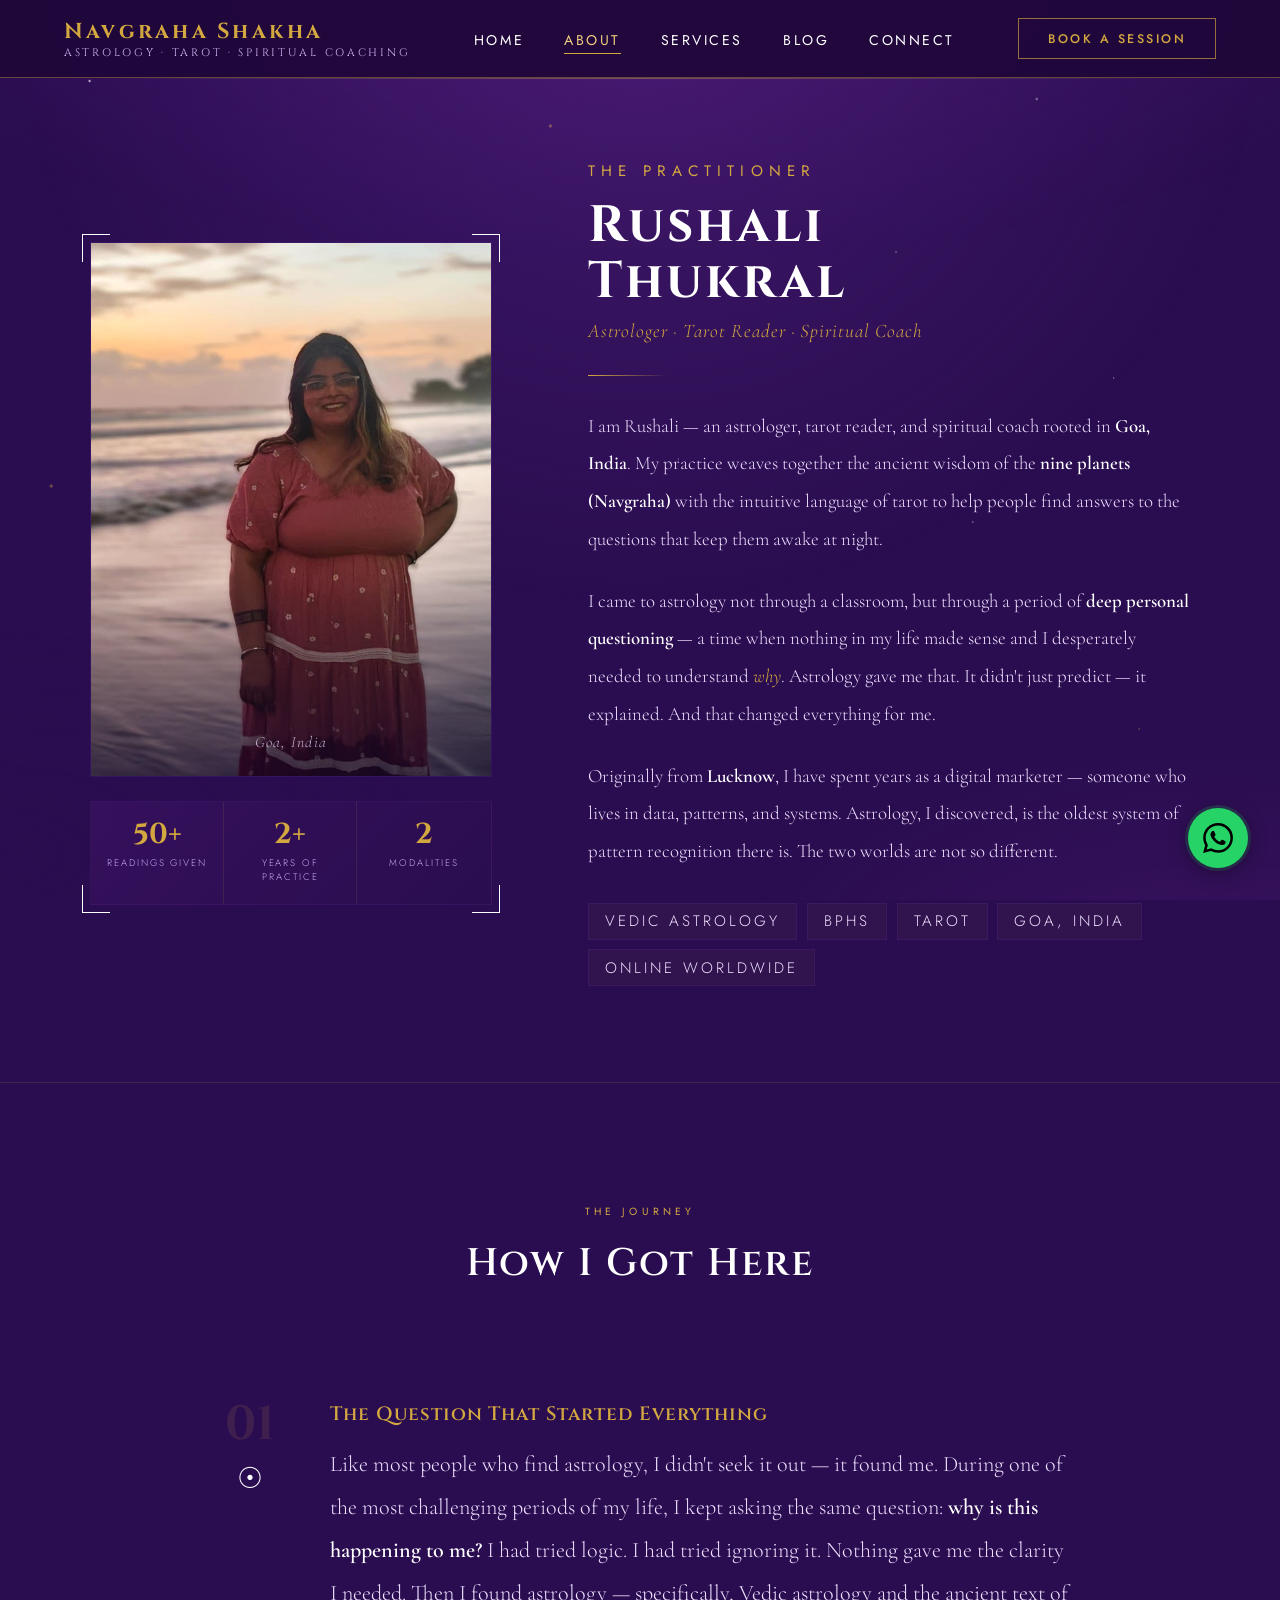
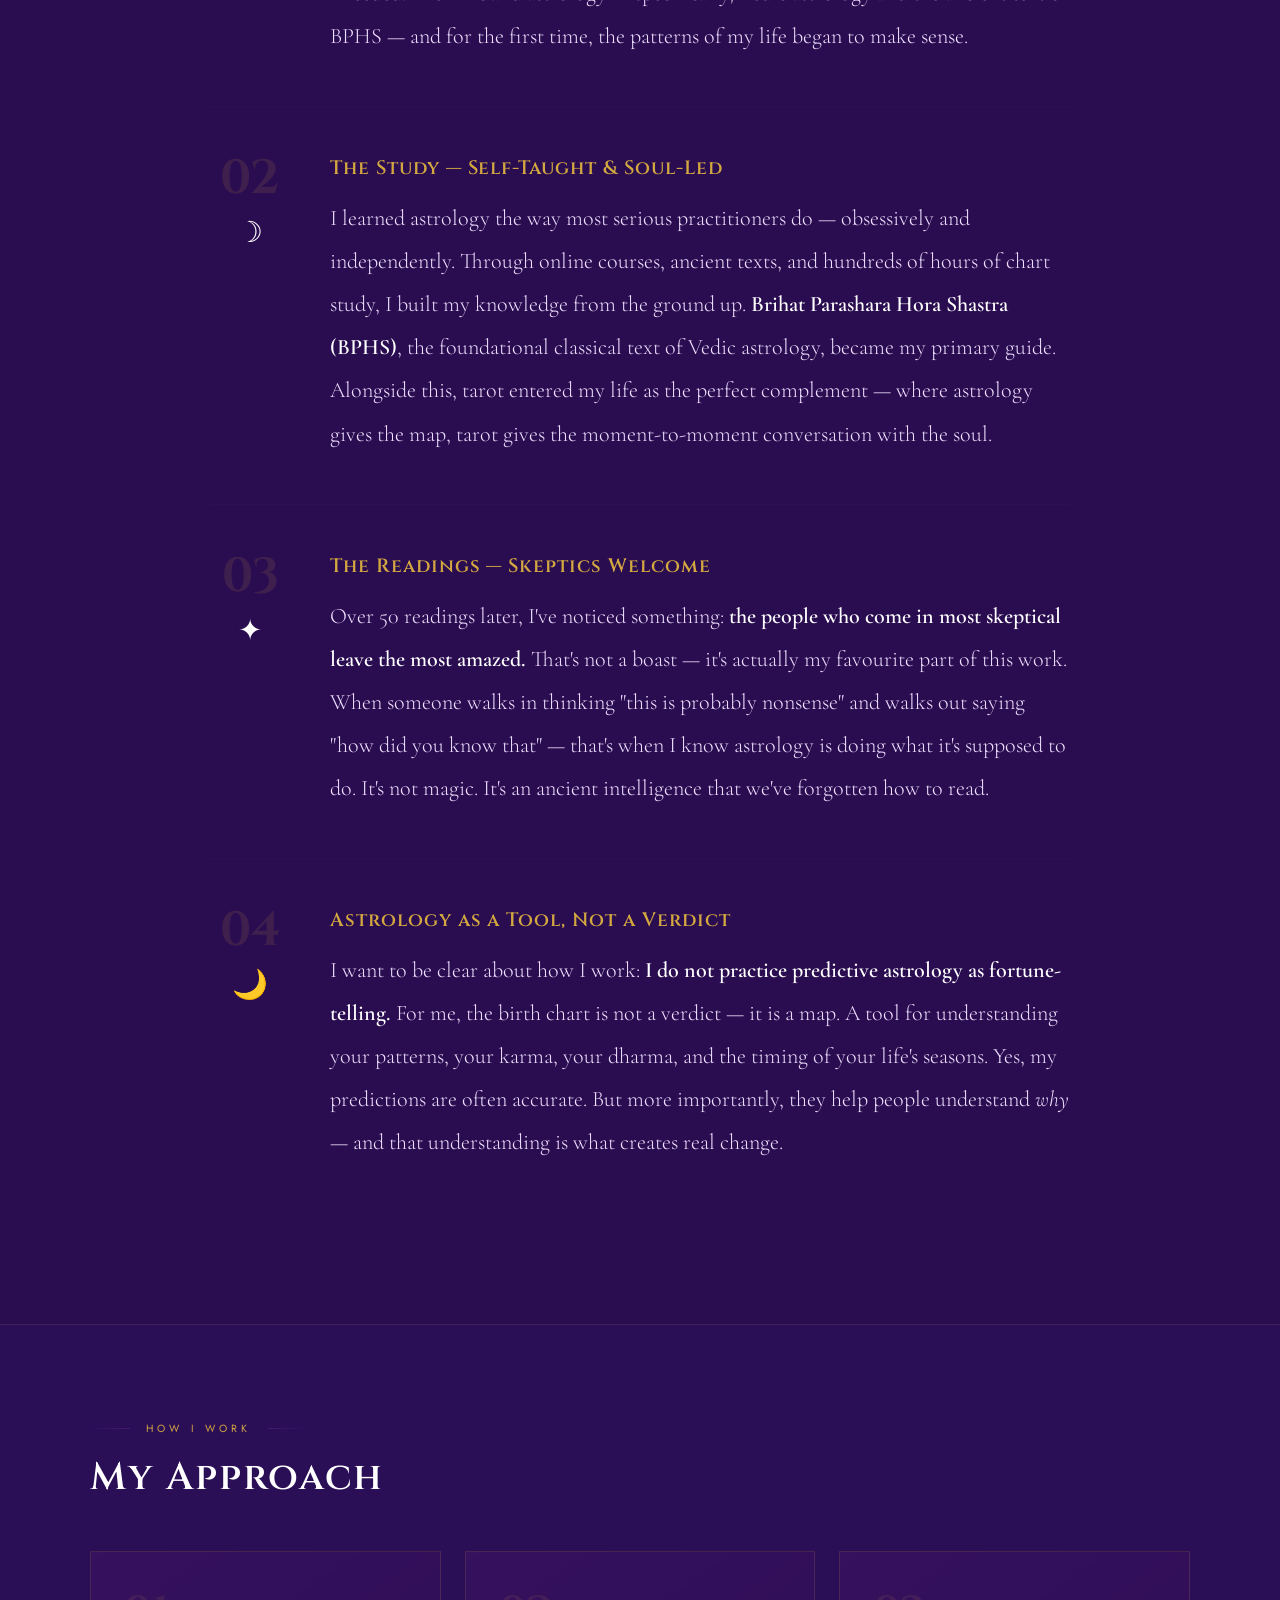
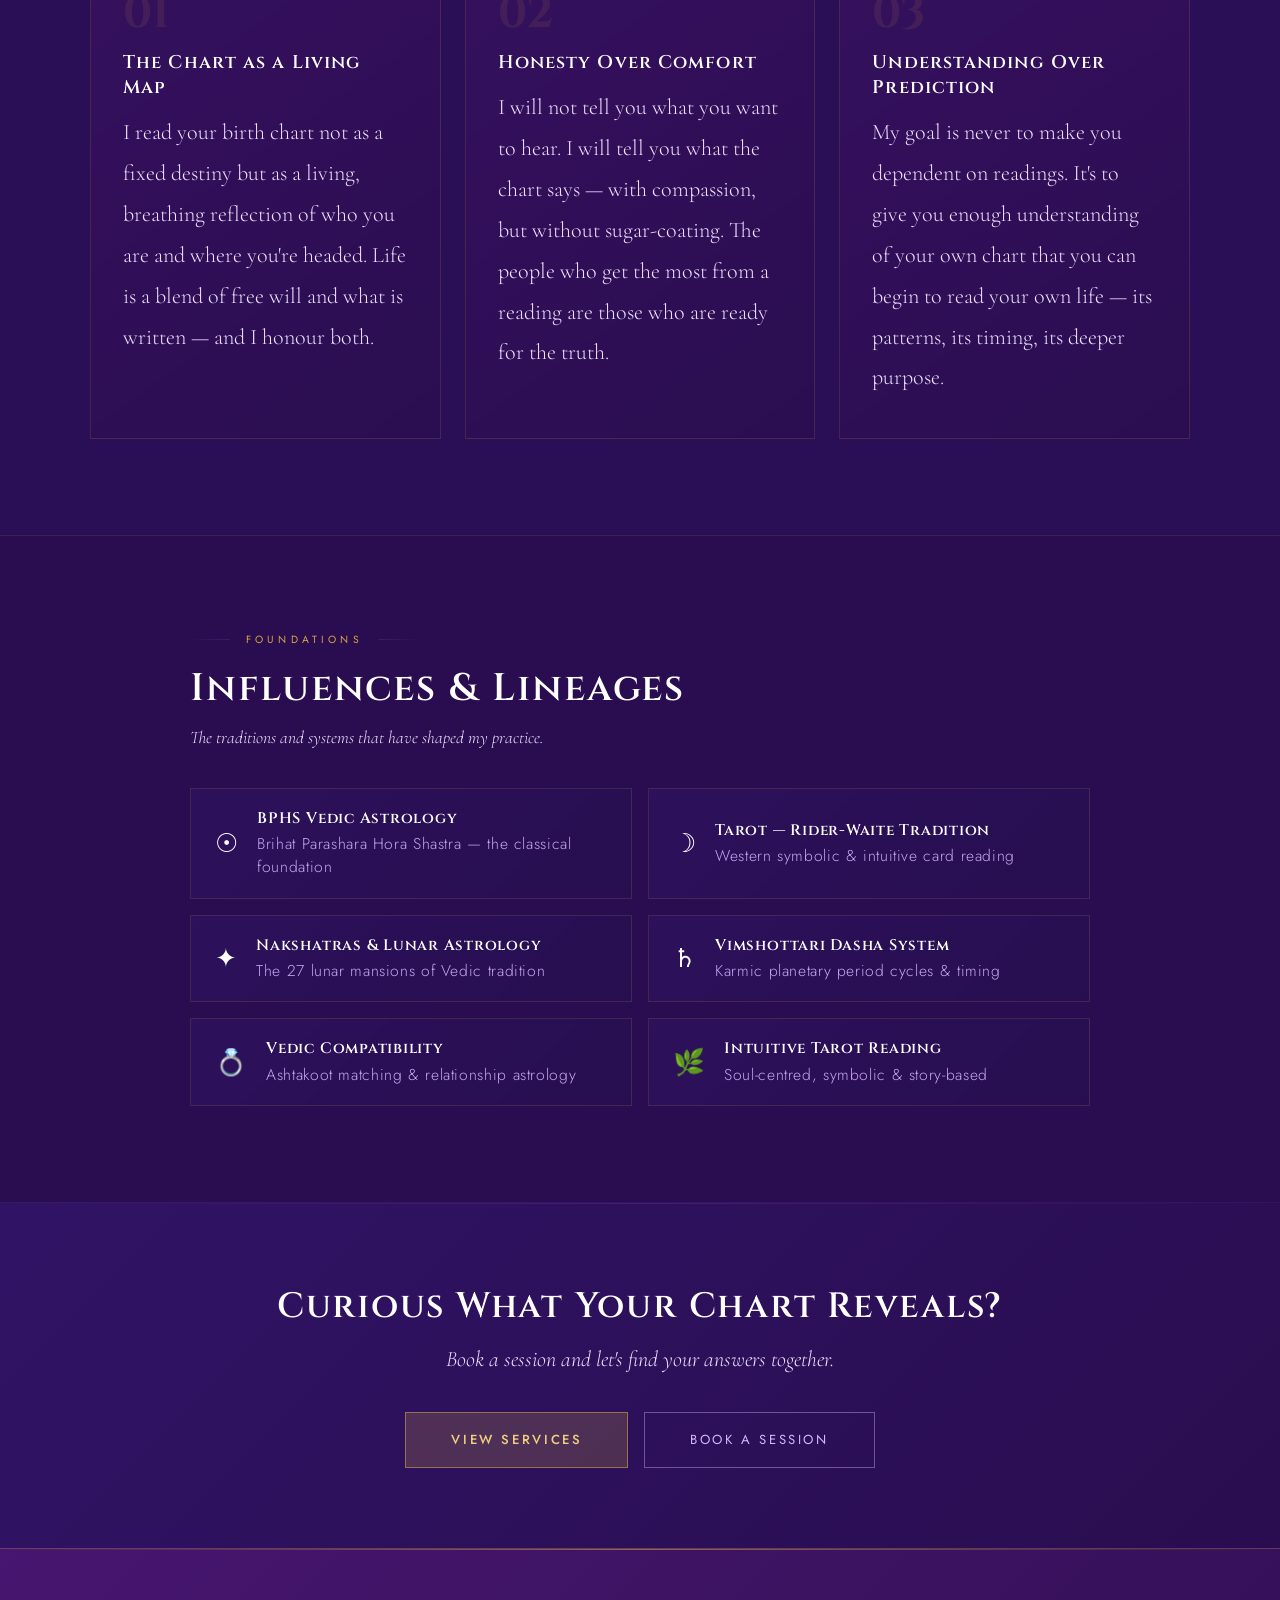
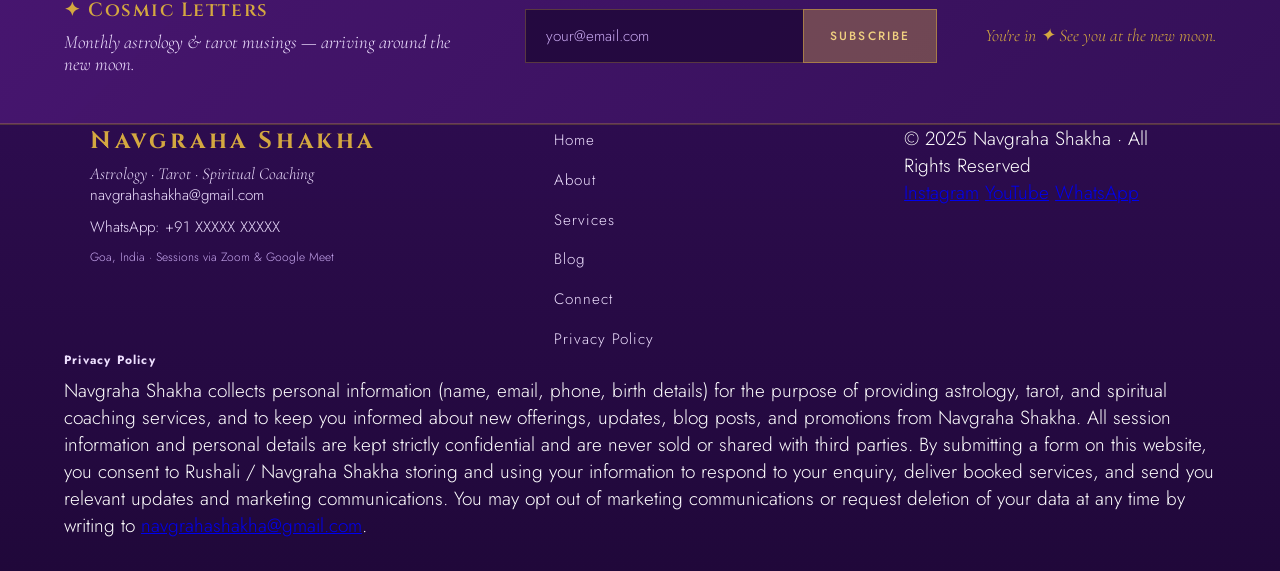
==== commit 5ffcd1a0: "Add files via upload" ====
--- a/about.html
+++ b/about.html
@@ -39,7 +39,7 @@
   width: 100%;
   aspect-ratio: 3/4;
   overflow: hidden;
-  border: 1px solid rgba(212,168,64,0.25);
+  border: 1px solid rgba(107,47,160,0.2);
 }
 .about-photo-frame img {
   width: 100%; height: 100%;
@@ -56,7 +56,7 @@
 /* Corner ornaments */
 .corner-tl, .corner-tr, .corner-bl, .corner-br {
   position: absolute; width: 28px; height: 28px;
-  border-color: rgba(212,168,64,0.55); z-index: 2;
+  border-color: rgba(107,47,160,0.42); z-index: 2;
 }
 .corner-tl { top: -8px; left: -8px; border-top: 1px solid; border-left: 1px solid; }
 .corner-tr { top: -8px; right: -8px; border-top: 1px solid; border-right: 1px solid; }
@@ -75,7 +75,7 @@
 .about-stats {
   display: grid; grid-template-columns: repeat(3,1fr);
   gap: 0; margin-top: 1.5rem;
-  border: 1px solid rgba(212,168,64,0.18);
+  border: 1px solid rgba(107,47,160,0.15);
   background: linear-gradient(135deg, rgba(58,18,96,0.75), rgba(42,13,80,0.85));
 }
 .stat-item {
@@ -130,7 +130,7 @@
 .about-tag {
   font-size: 0.95rem; letter-spacing: 0.2em; text-transform: uppercase;
   padding: 0.4rem 1rem;
-  border: 1px solid rgba(212,168,64,0.25);
+  border: 1px solid rgba(107,47,160,0.2);
   color: var(--ink-dim);
   background: rgba(212,168,64,0.04);
 }
@@ -144,7 +144,7 @@
 .story-block {
   display: grid; grid-template-columns: 80px 1fr;
   gap: 2.5rem; padding: 3rem 0;
-  border-bottom: 1px solid rgba(212,168,64,0.08);
+  border-bottom: 1px solid rgba(107,47,160,0.08);
   align-items: start;
 }
 .story-block:last-child { border-bottom: none; }
@@ -186,7 +186,7 @@
 .approach-card::before {
   content: '';
   position: absolute; top: 0; left: 0; right: 0; height: 1px;
-  background: linear-gradient(90deg, transparent, rgba(212,168,64,0.4), transparent);
+  background: linear-gradient(90deg, transparent, rgba(107,47,160,0.3), transparent);
   opacity: 0; transition: opacity 0.35s;
 }
 .approach-card:hover { transform: translateY(-3px); border-color: rgba(212,168,64,0.32); }
@@ -217,7 +217,7 @@
   border: 1px solid rgba(212,168,64,0.15);
   transition: all 0.3s;
 }
-.lineage-item:hover { border-color: rgba(212,168,64,0.35); }
+.lineage-item:hover { border-color: rgba(107,47,160,0.28); }
 .lineage-icon { font-size: 1.6rem; flex-shrink: 0; }
 .lineage-item h4 {
   font-family: 'Cinzel', serif; font-size: 0.95rem; font-weight: 600;
@@ -228,13 +228,13 @@
 /* ── CTA ── */
 .about-cta {
   background: linear-gradient(135deg, rgba(49,20,102,0.95), rgba(42,13,80,1));
-  border-top: 1px solid rgba(212,168,64,0.2);
+  border-top: 1px solid rgba(107,47,160,0.15);
   padding: 5rem 2rem; text-align: center; position: relative; z-index: 1;
 }
 .about-cta::before {
   content: '';
   position: absolute; top: 0; left: 0; right: 0; height: 1px;
-  background: linear-gradient(90deg, transparent, rgba(212,168,64,0.5), transparent);
+  background: linear-gradient(90deg, transparent, rgba(107,47,160,0.38), transparent);
 }
 .about-cta h2 {
   font-family: 'Cinzel', serif; font-size: clamp(1.4rem,3vw,2.2rem);
@@ -379,9 +379,9 @@
 <div class="approach-section">
   <div style="max-width:1100px;margin:0 auto;">
     <div style="font-size:0.65rem;font-weight:400;letter-spacing:0.4em;text-transform:uppercase;color:var(--gold);margin-bottom:1rem;display:flex;align-items:center;gap:1rem;">
-      <span style="flex:0 0 40px;height:1px;background:linear-gradient(90deg,transparent,rgba(212,168,64,0.5));display:block;"></span>
+      <span style="flex:0 0 40px;height:1px;background:linear-gradient(90deg,transparent,rgba(107,47,160,0.38));display:block;"></span>
       How I Work
-      <span style="flex:0 0 40px;height:1px;background:linear-gradient(90deg,rgba(212,168,64,0.5),transparent);display:block;"></span>
+      <span style="flex:0 0 40px;height:1px;background:linear-gradient(90deg,rgba(107,47,160,0.38),transparent);display:block;"></span>
     </div>
     <h2 style="font-family:'Cinzel',serif;font-size:clamp(1.6rem,3.5vw,2.4rem);font-weight:600;letter-spacing:0.05em;color:var(--ink);margin-bottom:0;">My Approach</h2>
   </div>
@@ -408,9 +408,9 @@
 <div class="lineages-section">
   <div style="max-width:900px;margin:0 auto;">
     <div style="font-size:0.65rem;font-weight:400;letter-spacing:0.4em;text-transform:uppercase;color:var(--gold);margin-bottom:1rem;display:flex;align-items:center;gap:1rem;">
-      <span style="flex:0 0 40px;height:1px;background:linear-gradient(90deg,transparent,rgba(212,168,64,0.5));display:block;"></span>
+      <span style="flex:0 0 40px;height:1px;background:linear-gradient(90deg,transparent,rgba(107,47,160,0.38));display:block;"></span>
       Foundations
-      <span style="flex:0 0 40px;height:1px;background:linear-gradient(90deg,rgba(212,168,64,0.5),transparent);display:block;"></span>
+      <span style="flex:0 0 40px;height:1px;background:linear-gradient(90deg,rgba(107,47,160,0.38),transparent);display:block;"></span>
     </div>
     <h2 style="font-family:'Cinzel',serif;font-size:clamp(1.6rem,3.5vw,2.4rem);font-weight:600;letter-spacing:0.05em;color:var(--ink);margin-bottom:0.8rem;">Influences &amp; Lineages</h2>
     <p style="font-family:'Cormorant Garamond',serif;font-size:1.1rem;font-style:italic;color:var(--ink-dim);margin-bottom:0;">The traditions and systems that have shaped my practice.</p>
